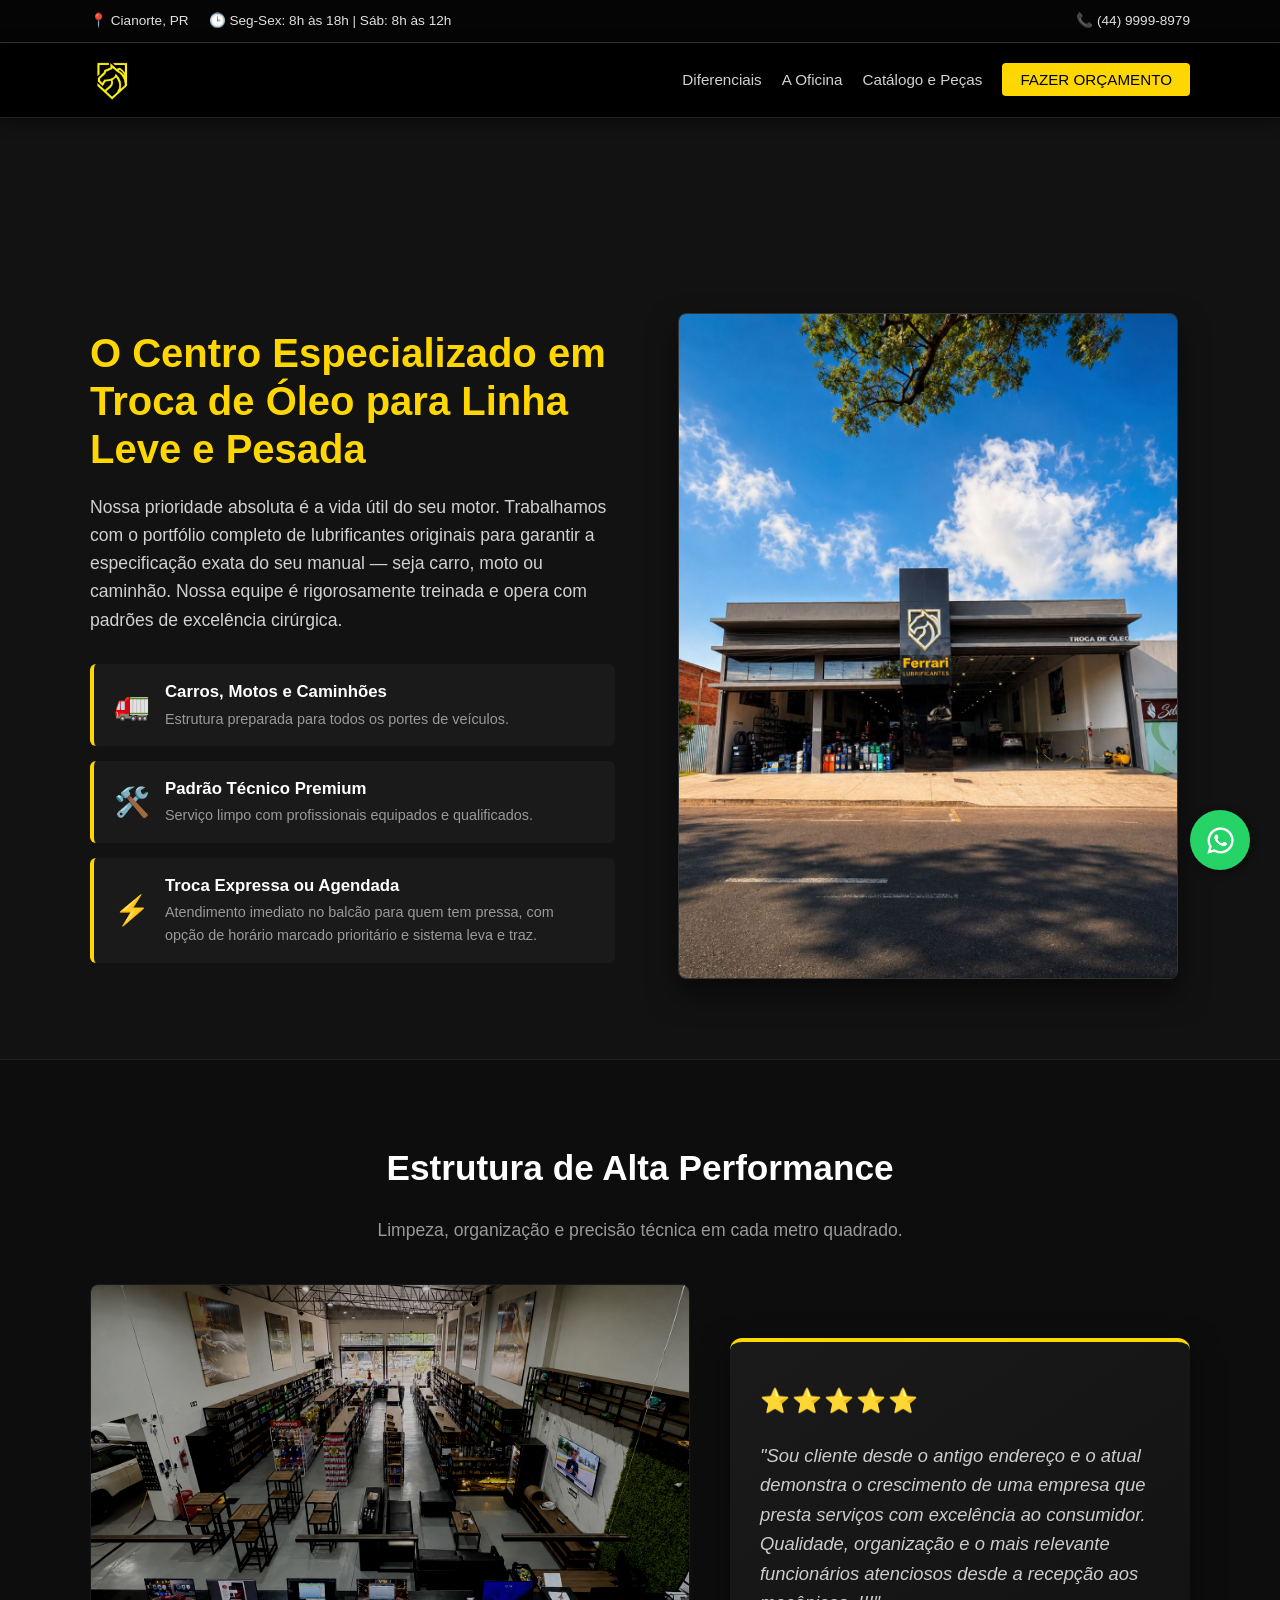
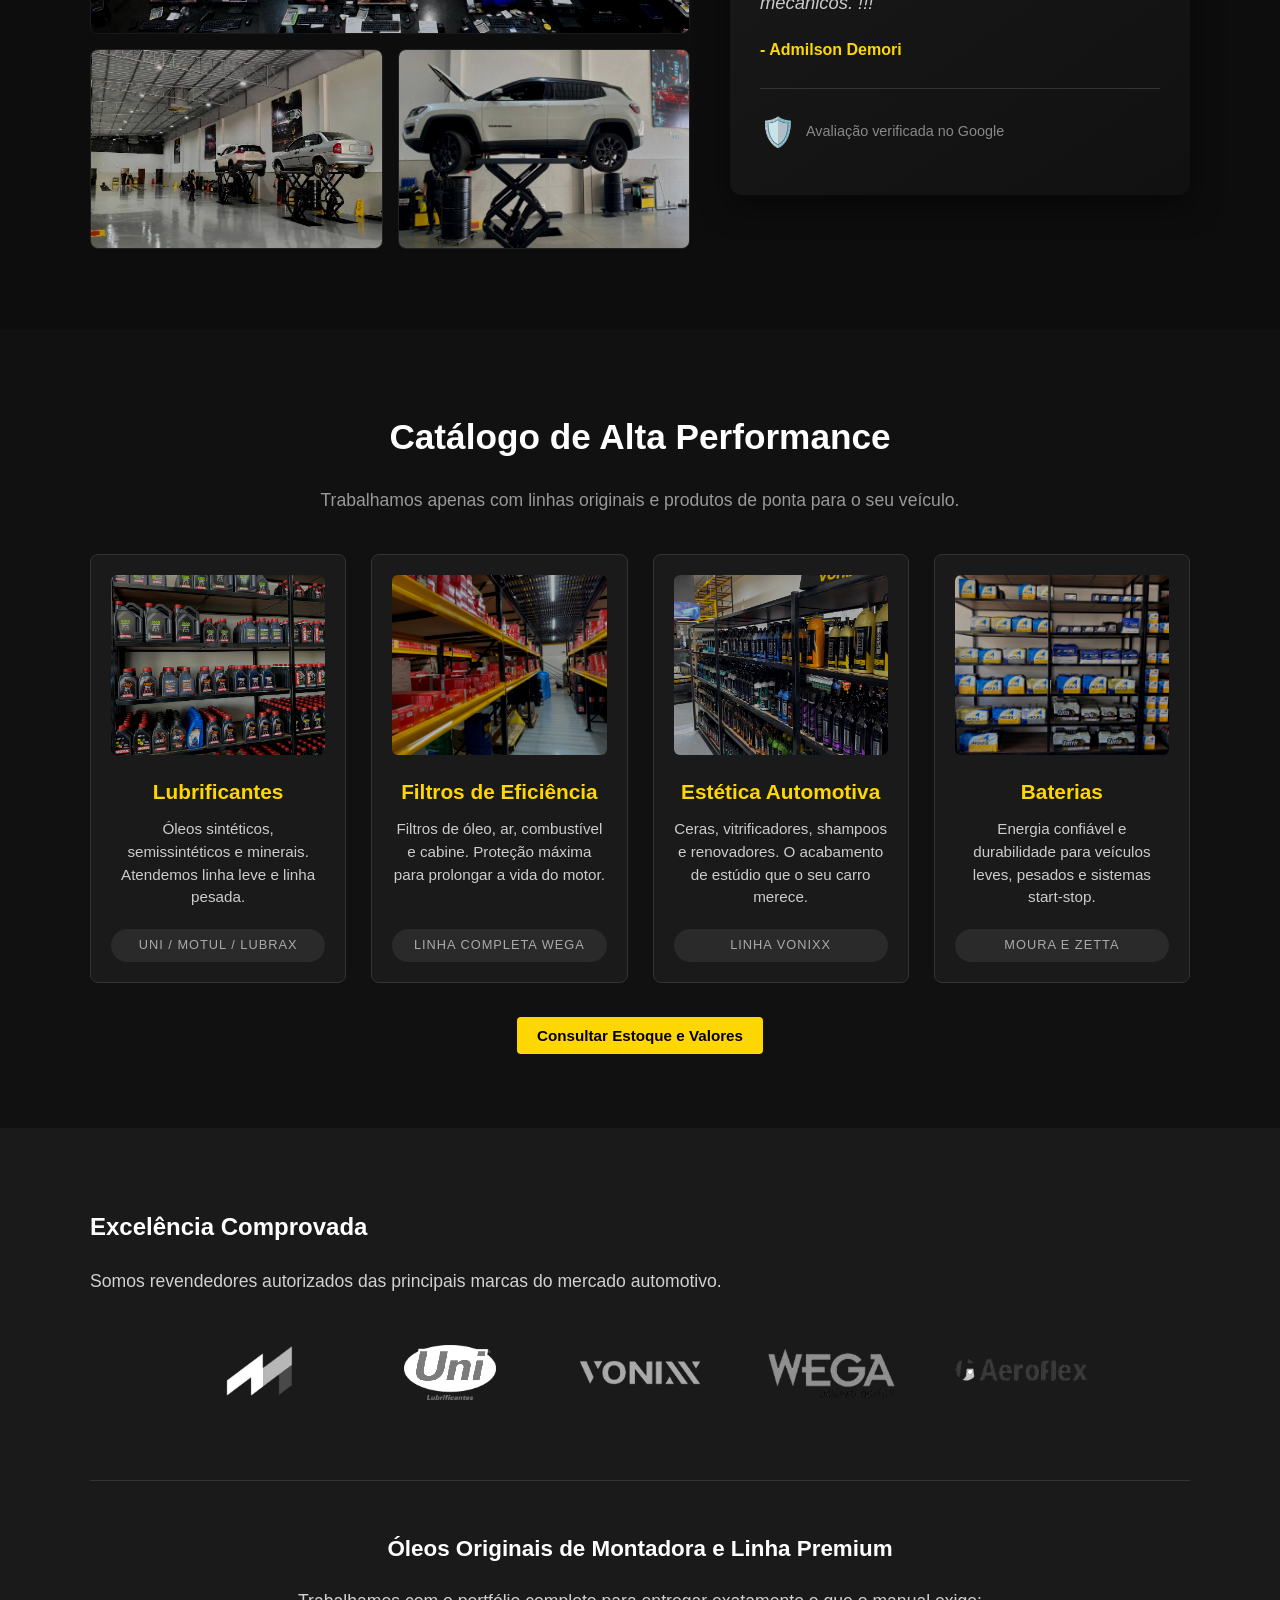
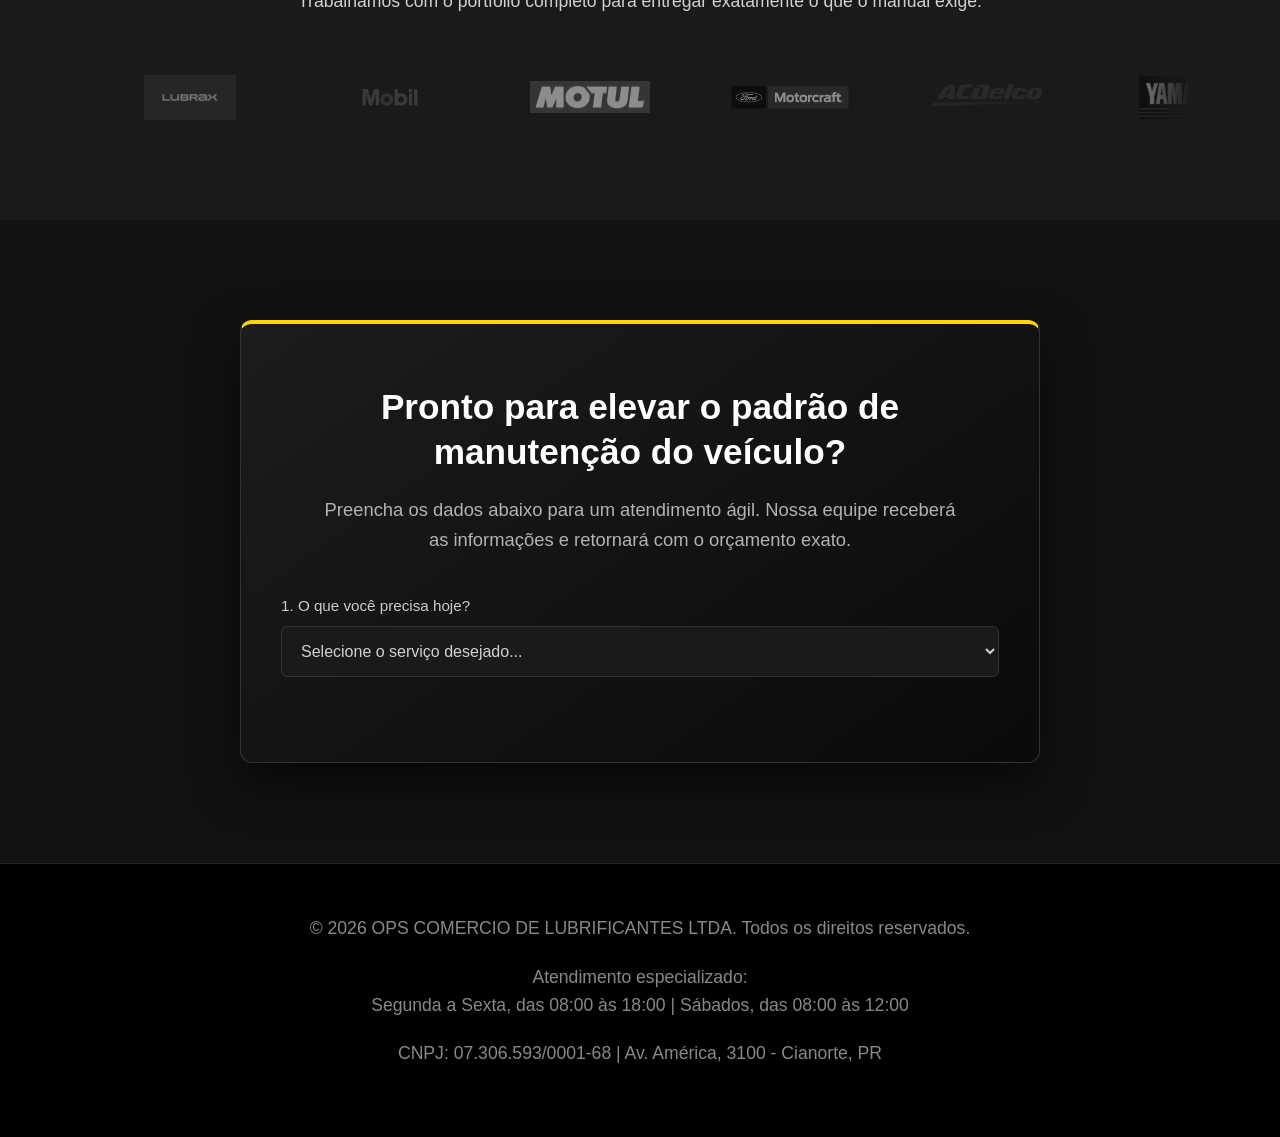
==== index.html @ ca43e792 "Add files via upload" ====
<!DOCTYPE html>
<html lang="pt-BR">
<head>
    <meta charset="UTF-8">
    <!-- Essa linha é crucial para o site não quebrar no celular -->
    <meta name="viewport" content="width=device-width, initial-scale=1.0">
    <title>Ferrari Lubrificantes | Autoridade em Peças e Produtos Automotivos</title>
    
    <!-- Link para o CSS que faremos na próxima etapa -->
    <link rel="stylesheet" href="css/style.css">
</head>
<body>
    <!-- TOP BAR: Informações vitais para negócio local -->
    <div class="topbar">
        <div class="container container-topbar">
            <div class="topbar-info">
                <span>📍 Cianorte, PR</span>
                <span>🕒 Seg-Sex: 8h às 18h | Sáb: 8h às 12h</span>
            </div>
            <div class="topbar-contato">
                <span>📞 (44) 9999-8979</span>
            </div>
        </div>
    </div>

    <!-- CABEÇALHO PRINCIPAL -->
    <header id="cabecalho">
        <div class="container-header">
            <img src="assets/icons/logo-empresa.jpg" alt="Logo da Empresa" class="logo">
            
            <nav class="menu-navegacao">
                <ul style="display: flex; gap: 20px; align-items: center; list-style: none;">
                    <li><a href="#sobre">Diferenciais</a></li>
                    <li><a href="#prova-social">A Oficina</a></li>
                    <li><a href="#vitrine-produtos">Catálogo e Peças</a></li>
                    <li><a href="#orcamento" class="btn-header-destaque">Fazer Orçamento</a></li>
                </ul>
            </nav>
        </div>
    </header>

    <main>
        <!-- SEÇÃO 1: HERO (APRESENTAÇÃO PREMIUM) -->
        <section id="sobre" class="secao-site hero-section">
            <div class="container hero-container">
                
                <div class="hero-texto">
                    <h1>O Centro Especializado em Troca de Óleo para Linha Leve e Pesada</h1>
                    <p>Nossa prioridade absoluta é a vida útil do seu motor. Trabalhamos com o portfólio completo de lubrificantes originais para garantir a especificação exata do seu manual — seja carro, moto ou caminhão. Nossa equipe é rigorosamente treinada e opera com padrões de excelência cirúrgica.</p>
                    
                    <!-- CARDS DE BENEFÍCIOS ATUALIZADOS -->
                    <div class="diferenciais-grid">
                        <div class="diferencial-card">
                            <span class="icone-amarelo">🚛</span>
                            <div>
                                <h4>Carros, Motos e Caminhões</h4>
                                <p>Estrutura preparada para todos os portes de veículos.</p>
                            </div>
                        </div>
                        <div class="diferencial-card">
                            <span class="icone-amarelo">🛠️</span>
                            <div>
                                <h4>Padrão Técnico Premium</h4>
                                <p>Serviço limpo com profissionais equipados e qualificados.</p>
                            </div>
                        </div>
                        <div class="diferencial-card">
                            <span class="icone-amarelo">⚡</span>
                            <div>
                                <h4>Troca Expressa ou Agendada</h4>
                                <p>Atendimento imediato no balcão para quem tem pressa, com opção de horário marcado prioritário e sistema leva e traz.</p>
                            </div>
                        </div>
                    </div>
                </div>

                <div class="hero-imagem">
                    <img src="assets/img/fachada-frente.jpg" alt="Fachada da Ferrari Lubrificantes" class="img-destaque">
                </div>

            </div>
        </section>
        <!-- SEÇÃO PROVA SOCIAL E ESTRUTURA -->
        <section id="prova-social" class="secao-site">
            <div class="container">
                <div class="cabecalho-secao text-center" style="margin-bottom: 40px;">
                    <h2 style="font-size: 2.2rem; color: var(--cor-titulos);">Estrutura de Alta Performance</h2>
                    <p style="color: #999; font-size: 1.1rem;">Limpeza, organização e precisão técnica em cada metro quadrado.</p>
                </div>

                <div class="grid-prova-social">
                    <!-- Coluna das Fotos -->
                    <div class="galeria-estrutura">
                        <img src="assets/img/loja-interno.png" alt="Visão geral do nosso estoque" class="foto-loja">
                        <div class="fotos-menores">
                            <img src="assets/img/loja-box-oleo.jpg" alt="Box de troca de óleo">
                            <img src="assets/img/servico-elevador.jpg" alt="Veículo em atendimento especializado no elevador">
                        </div>
                    </div>
                    <!-- Coluna do Depoimento (Prova Social Real) -->
                    <div class="card-depoimento">
                        <div class="estrelas">⭐⭐⭐⭐⭐</div>
                        <p class="texto-depoimento">"Sou cliente desde o antigo endereço e o atual demonstra o crescimento de uma empresa que presta serviços com excelência ao consumidor. Qualidade, organização e o mais relevante funcionários atenciosos desde a recepção aos mecânicos. !!!"</p>
                        <span class="autor-depoimento">- Admilson Demori</span>
                        <div class="selo-garantia">
                            <span class="icone-amarelo">🛡️</span>
                            <span>Avaliação verificada no Google</span>
                        </div>
                    </div>
                </div>
            </div>
        </section>
        <!-- SEÇÃO VITRINE DE PRODUTOS -->
        <section id="vitrine-produtos" class="secao-site" style="background-color: #111;">
            <div class="container">
                <div class="cabecalho-secao text-center" style="margin-bottom: 40px;">
                    <h2 style="font-size: 2.2rem; color: var(--cor-titulos);">Catálogo de Alta Performance</h2>
                    <p style="color: #999; font-size: 1.1rem;">Trabalhamos apenas com linhas originais e produtos de ponta para o seu veículo.</p>
                </div>

                <div class="grid-vitrine">
                    <!-- Produto 1: Óleos -->
                    <div class="card-produto">
                        <img src="assets/img/vitrine-motul.jpg" alt="Estante de Óleos Motul" class="imagem-produto">
                        <h3>Lubrificantes</h3>
                        <p>Óleos sintéticos, semissintéticos e minerais. Atendemos linha leve e linha pesada.</p>
                        <span class="marcas-destaque">UNI / Motul / Lubrax</span>
                    </div>

                    <!-- Produto 2: Filtros -->
                    <div class="card-produto">
                        <img src="assets/img/vitrine-wega.jpg" alt="Estoque de Filtros Wega" class="imagem-produto">
                        <h3>Filtros de Eficiência</h3>
                        <p>Filtros de óleo, ar, combustível e cabine. Proteção máxima para prolongar a vida do motor.</p>
                        <span class="marcas-destaque">Linha Completa Wega</span>
                    </div>

                    <!-- Produto 3: Estética -->
                    <div class="card-produto">
                        <img src="assets/img/vitrine-vonixx.jpg" alt="Produtos de Estética Vonixx" class="imagem-produto">
                        <h3>Estética Automotiva</h3>
                        <p>Ceras, vitrificadores, shampoos e renovadores. O acabamento de estúdio que o seu carro merece.</p>
                        <span class="marcas-destaque">Linha Vonixx</span>
                    </div>

                    <!-- Produto 4: Baterias (Novo) -->
                    <div class="card-produto">
                        <img src="assets/img/vitrine-moura.jpg" alt="Baterias Moura e Zetta" class="imagem-produto">
                        <h3>Baterias</h3>
                        <p>Energia confiável e durabilidade para veículos leves, pesados e sistemas start-stop.</p>
                        <span class="marcas-destaque">Moura e Zetta</span>
                    </div>
                </div>

                <div class="text-center" style="margin-top: 40px;">
                    <a href="#orcamento" class="btn-orcamento-topo">Consultar Estoque e Valores</a>
                </div>
            </div>
        </section>
        <!-- SEÇÃO 2: NOSSAS MARCAS -->
        <section id="marcas" class="secao-site fundo-cinza">
            <div class="container">
                <h2>Excelência Comprovada</h2>
                <p>Somos revendedores autorizados das principais marcas do mercado automotivo.</p>
                
                <!-- DESTAQUE: APENAS REVENDA AUTORIZADA -->
                <div class="grid-marcas">
                    <!-- Substitua pelo nome correto dos seus arquivos -->
                    <img src="assets/img/logo-moura.png" alt="Moura" class="marca-item">
                    <img src="assets/img/logo-uni.png" alt="UNI Ingrax" class="marca-item">
                    <img src="assets/img/logo-vonixx.png" alt="Vonixx" class="marca-item">
                    <img src="assets/img/logo-wega.png" alt="Wega" class="marca-item">
                    <img src="assets/img/logo-aeroflex.png" alt="Aeroflex" class="marca-item">
                </div>

                <!-- AUTORIDADE: ÓLEOS ORIGINAIS E CATÁLOGO -->
                <div class="catalogo-marcas">
                    <h3>Óleos Originais de Montadora e Linha Premium</h3>
                    <p>Trabalhamos com o portfólio completo para entregar exatamente o que o manual exige:</p>
                    
                    <div class="slider-marcas">
                        <div class="slider-track">
                            <!-- LISTA 1 -->
                            <img src="assets/img/logo-lubrax.jpg" alt="Lubrax" class="slide-logo">
                            <img src="assets/img/logo-mobil.png" alt="Mobil" class="slide-logo">
                            <img src="assets/img/logo-motul.png" alt="Motul" class="slide-logo">
                            <img src="assets/img/logo-motorcraft.png" alt="Motorcraft" class="slide-logo">
                            <img src="assets/img/logo-acdelco.png" alt="ACDelco" class="slide-logo">
                            <img src="assets/img/logo-yamalube.png" alt="Yamalube" class="slide-logo">
                            <img src="assets/img/logo-shell.png" alt="Shell" class="slide-logo">
                            
                            <!-- LISTA 2 (Cópia exata da 1 para o efeito de loop infinito não quebrar) -->
                            <img src="assets/img/logo-lubrax.jpg" alt="Lubrax" class="slide-logo">
                            <img src="assets/img/logo-mobil.png" alt="Mobil" class="slide-logo">
                            <img src="assets/img/logo-motul.png" alt="Motul" class="slide-logo">
                            <img src="assets/img/logo-motorcraft.png" alt="Motorcraft" class="slide-logo">
                            <img src="assets/img/logo-acdelco.png" alt="ACDelco" class="slide-logo">
                            <img src="assets/img/logo-yamalube.png" alt="Yamalube" class="slide-logo">
                            <img src="assets/img/logo-shell.png" alt="Shell" class="slide-logo">
                        </div>
                    </div>
                </div>
            </div>
        </section>
        <!-- SEÇÃO 3: ORÇAMENTO / WHATSAPP -->
        <section id="orcamento" class="secao-site">
            <div class="container">
                <div class="cta-box">
                    <h2>Pronto para elevar o padrão de manutenção do veículo?</h2>
                    <p>Preencha os dados abaixo para um atendimento ágil. Nossa equipe receberá as informações e retornará com o orçamento exato.</p>
                    
                    <form id="form-orcamento" class="formulario-whatsapp">
                        <!-- Etapa 1: Serviço -->
                        <div class="campo-wrapper" style="margin-bottom: 25px;">
                            <label for="tipo-servico">1. O que você precisa hoje?</label>
                            <select id="tipo-servico" required>
                                <option value="" disabled selected>Selecione o serviço desejado...</option>
                                <option value="Troca Simples">Troca Simples (Óleo + Filtro)</option>
                                <option value="Troca Completa">Troca Completa (+ Filtros de Ar/Cabine)</option>
                                <option value="Troca de Câmbio">Troca de Óleo do Câmbio</option>
                                <option value="Radiador">Troca de Fluido do Radiador</option>
                                <option value="Outros">Estética Automotiva / Pneus / Outros</option>
                            </select>
                        </div>

                        <!-- Etapa 2: Veículo (Invisível no início) -->
                        <div id="bloco-dados-veiculo" class="escondido">
                            
                            <!-- Placa/Chassi -->
                            <div class="form-grupo">
                                <div class="campo-wrapper w-100">
                                    <label for="veiculo-identificacao">Placa ou Chassi (Opcional - Agiliza o atendimento)</label>
                                    <input type="text" id="veiculo-identificacao" placeholder="Ex: ABC-1234">
                                </div>
                            </div>
                            
                            <!-- Modelo e Ano -->
                            <div class="form-grupo">
                                <div class="campo-wrapper">
                                    <label for="veiculo-modelo">Modelo do Veículo</label>
                                    <input type="text" id="veiculo-modelo" placeholder="Ex: Corolla, Hilux">
                                </div>
                                <div class="campo-wrapper">
                                    <label for="veiculo-ano">Ano de Fabricação</label>
                                    <input type="number" id="veiculo-ano" placeholder="Ex: 2020">
                                </div>
                            </div>
                            
                            <!-- Motor e Combustível -->
                            <div class="form-grupo alinhamento-topo">
                                <div class="coluna-dinamica campo-wrapper">
                                    <label for="veiculo-motor">Motorização</label>
                                    <select id="veiculo-motor">
                                        <option value="" disabled selected>Selecione...</option>
                                        <option value="1.0">1.0</option>
                                        <option value="1.3">1.3</option>
                                        <option value="1.4">1.4</option>
                                        <option value="1.5">1.5</option>
                                        <option value="1.6">1.6</option>
                                        <option value="1.8">1.8</option>
                                        <option value="2.0">2.0</option>
                                        <option value="Outro">Acima de 2.0 / Outro</option>
                                        <option value="Não sei informar">Não sei informar</option>
                                    </select>
                                    <!-- A caixa de texto extra precisa de margem para desgrudar do select -->
                                    <input type="text" id="motor-outro" placeholder="Qual? Ex: 2.8" class="escondido" style="margin-top: 10px; width: 100%;">

                                <div class="coluna-dinamica campo-wrapper">
                                    <label for="veiculo-combustivel">Combustível</label>
                                    <select id="veiculo-combustivel">
                                        <option value="" disabled selected>Selecione...</option>
                                        <option value="Flex / Gasolina">Flex / Gasolina</option>
                                        <option value="Diesel">Diesel</option>
                                        <option value="Não sei informar">Não sei informar</option>
                                    </select>
                                </div>
                            </div>
                            
                            <!-- Câmbio -->
                            <div class="form-grupo escondido" id="bloco-cambio">
                                <div class="campo-wrapper w-100">
                                    <label for="tipo-cambio">Tipo de Transmissão</label>
                                    <select id="tipo-cambio">
                                        <option value="" disabled selected>Selecione...</option>
                                        <option value="Automática">Automática</option>
                                        <option value="Manual">Manual</option>
                                        <option value="Automatizada (DSG/Dualogic)">Automatizada (DSG/Dualogic)</option>
                                    </select>
                                </div>
                            </div>
                        </div>

                        <!-- Etapa 3: Mensagem para Radiador/Outros -->
                        <div id="bloco-mensagem-direta" class="escondido">
                            <p class="alerta-servico-simples">Para este serviço, não precisamos dos dados do carro agora. Clique abaixo para falar direto com nosso especialista.</p>
                        </div>

                        <button type="submit" class="btn-whatsapp-grande btn-form" id="btn-enviar-form" disabled>
                            Selecione um serviço acima
                        </button>
                    </form>
                    
                    <span class="cta-microcopy">Nenhum dado é salvo no site. O envio é feito direto pelo seu aplicativo.</span>
                </div>
            </div>
        </section>
    </main>
    <!-- RODAPÉ -->
    <footer>
        <div class="container text-center">
            <p>&copy; 2026 OPS COMERCIO DE LUBRIFICANTES LTDA. Todos os direitos reservados.</p>
            <p>Atendimento especializado:<br>Segunda a Sexta, das 08:00 às 18:00 | Sábados, das 08:00 às 12:00</p>
            <p>CNPJ: 07.306.593/0001-68 | Av. América, 3100 - Cianorte, PR</p>
        </div>
    </footer>

    <script src="js/main.js"></script>
    <!-- BOTÃO WHATSAPP FLUTUANTE (Rota de Fuga) -->
    <a href="https://wa.me/5544999998979?text=Olá!%20Estou%20no%20site%20e%20gostaria%20de%20falar%20com%20um%20atendente." class="whatsapp-flutuante" target="_blank" rel="noopener noreferrer">
        <img src="assets/icons/icone-whatsapp.png" alt="Atendimento Rápido">
    </a>
</body>
</html>
---- css/style.css ----
/* =========================================
   1. RESET E VARIÁVEIS (Dark Mode Refinado)
   ========================================= */
:root {
    --cor-fundo: #121212; /* Fundo principal (Cinza quase preto) */
    --cor-secundaria: #1A1A1A; /* Fundo para criar quebra de seção (Cinza escuro) */
    --cor-texto: #D1D1D1; /* Cinza claro para leitura confortável */
    --cor-titulos: #FFFFFF; /* Branco puro para contraste nos títulos */
    --cor-destaque: #FFD700; /* Amarelo da logo */
    --cor-destaque-hover: #E6C200;
    --cor-header-footer: #000000; /* Preto puro */
    --altura-cabecalho: 75px;
}

* {
    margin: 0;
    padding: 0;
    box-sizing: border-box;
}

html {
    scroll-behavior: smooth;
    scroll-padding-top: var(--altura-cabecalho);
}

body {
    font-family: -apple-system, BlinkMacSystemFont, "Segoe UI", Roboto, Helvetica, Arial, sans-serif;
    background-color: var(--cor-fundo);
    color: var(--cor-texto);
    line-height: 1.6;
}

/* =========================================
   2. CONTAINERS E ESTRUTURA GERAL
   ========================================= */
.container {
    width: 90%;
    max-width: 1100px;
    margin: 0 auto;
}

.secao-site {
    padding: 80px 0;
}

.fundo-cinza {
    background-color: var(--cor-secundaria); /* Agora é escuro de verdade */
}

/* Títulos agora são brancos, exceto o H1 que puxa o amarelo para impacto */
h1 {
    color: var(--cor-destaque);
    font-size: 2.5rem;
    margin-bottom: 20px;
    line-height: 1.2;
}

h2, h3 {
    color: var(--cor-titulos);
    margin-bottom: 20px;
}

p {
    margin-bottom: 20px;
    font-size: 1.1rem;
}

/* =========================================
   2.5. HERO SECTION E DIFERENCIAIS
   ========================================= */
.hero-section {
    padding-top: 120px; /* Mais espaço no topo por causa do cabeçalho */
    padding-bottom: 80px;
}

.hero-container {
    display: flex;
    align-items: center;
    justify-content: space-between;
    gap: 50px;
}

.hero-texto {
    flex: 1; /* Ocupa metade da tela */
}

.hero-imagem {
    flex: 1; /* Ocupa a outra metade */
    display: flex;
    justify-content: center;
}

.img-destaque {
    width: 100%;
    max-width: 500px;
    border-radius: 8px;
    box-shadow: 0 15px 30px rgba(0, 0, 0, 0.5); /* Sombra para dar profundidade */
    border: 1px solid #333; /* Borda sutil de luxo */
}

/* Os Cards Premium */
.diferenciais-grid {
    display: flex;
    flex-direction: column;
    gap: 15px;
    margin-top: 30px;
}

.diferencial-card {
    display: flex;
    align-items: center;
    gap: 15px;
    background-color: var(--cor-secundaria);
    padding: 15px 20px;
    border-radius: 6px;
    border-left: 4px solid var(--cor-destaque); /* Linha amarela indicando força */
    transition: transform 0.3s;
}

.diferencial-card:hover {
    transform: translateX(10px); /* Leve movimento ao passar o mouse */
}

.icone-amarelo {
    font-size: 1.8rem;
}

.diferencial-card h4 {
    color: var(--cor-titulos);
    margin-bottom: 2px;
    font-size: 1.05rem;
}

.diferencial-card p {
    margin-bottom: 0;
    font-size: 0.9rem;
    color: #999;
}

/* Responsividade: Como se comporta no celular */
@media (max-width: 900px) {
    .hero-container {
        flex-direction: column; /* Empilha texto e imagem no celular */
        text-align: left;
    }
    
    .hero-imagem {
        order: -1; /* Coloca a imagem acima do texto no celular, se preferir. Para manter abaixo, apague esta linha. */
        margin-bottom: 30px;
    }
}
/* =========================================
   3. CABEÇALHO E TOP BAR
   ========================================= */
.topbar {
    background-color: #050505; /* Fundo levemente mais escuro para contrastar com o texto */
    color: #E0E0E0; /* Cinza bem claro, quase branco. Resolve o problema de leitura. */
    font-size: 0.85rem;
    padding: 10px 0; /* Um pouco mais de respiro (aumentei de 8px para 10px) */
    border-bottom: 1px solid #333; /* Linha de divisão mais marcada */
}

.container-topbar {
    display: flex;
    justify-content: space-between;
    align-items: center;
}

.topbar-info {
    display: flex;
    gap: 20px;
}

/* O Cabeçalho Principal */
#cabecalho {
    position: sticky; /* Substitui o fixed. Assim ele respeita a top bar e desce com a tela */
    top: 0;
    left: 0;
    width: 100%;
    height: var(--altura-cabecalho);
    background-color: var(--cor-header-footer);
    border-bottom: 1px solid #222;
    z-index: 1000;
    display: flex;
    align-items: center;
    box-shadow: 0 4px 15px rgba(0, 0, 0, 0.4);
}

.container-header {
    width: 90%;
    max-width: 1100px;
    margin: 0 auto;
    display: flex;
    justify-content: space-between;
    align-items: center;
}

.logo {
    height: 45px;
    width: auto;
    object-fit: contain;
}

/* Menu de Navegação no centro */
.menu-navegacao {
    display: flex;
    gap: 30px;
}

.menu-navegacao a {
    color: var(--cor-texto);
    text-decoration: none;
    font-size: 0.95rem;
    font-weight: 500;
    transition: color 0.3s;
}

.menu-navegacao a:hover {
    color: var(--cor-destaque);
}

/* Esconde o menu e a topbar no celular para não esmagar os elementos */
@media (max-width: 850px) {
    .menu-navegacao, .topbar {
        display: none;
    }
}
/* Trava a altura das colunas para não esticarem se um campo novo aparecer */
.alinhamento-topo {
    align-items: flex-start;
}

/* Garante que o select principal do Serviço ocupe 100% da tela */
.form-grupo > select#tipo-servico {
    width: 100%;
}
/* =========================================
   4. BOTÕES (Amarelos com texto Preto)
   ========================================= */
.btn-orcamento-topo {
    background-color: var(--cor-destaque);
    color: #000000;
    text-decoration: none;
    padding: 10px 20px;
    border-radius: 4px;
    font-weight: 700;
    font-size: 0.95rem;
    transition: background-color 0.3s;
}

.btn-orcamento-topo:hover {
    background-color: var(--cor-destaque-hover);
}

.btn-whatsapp-grande {
    display: inline-flex;
    align-items: center;
    gap: 12px;
    background-color: var(--cor-destaque);
    color: #000000;
    border: none;
    padding: 16px 32px;
    font-size: 1.2rem;
    font-weight: 800;
    border-radius: 8px;
    cursor: pointer;
    transition: all 0.3s;
    margin-top: 20px;
}

.btn-whatsapp-grande:hover {
    background-color: var(--cor-destaque-hover);
    transform: translateY(-2px);
}

.btn-whatsapp-grande img {
    width: 24px;
    height: 24px;
    filter: brightness(0); /* Transforma o ícone do whats em preto para combinar */
}

/* =========================================
   5. GRID DE MARCAS (Cinza no PC, Colorido no Celular)
   ========================================= */
.grid-marcas {
    display: flex;
    flex-wrap: wrap;
    justify-content: center;
    align-items: center;
    gap: 50px; 
    margin-top: 50px;
}

/* Comportamento padrão para celulares (Telas menores): Cores originais atidadas */
.marca-item {
    width: 100%;
    max-width: 140px; 
    height: auto;
    max-height: 55px; 
    object-fit: contain;
    transition: transform 0.3s;
}

/* Comportamento exclusivo para computadores (Telas maiores que 768px): Aplica o cinza e acende no hover */
@media (min-width: 769px) {
    .marca-item {
        filter: grayscale(100%) brightness(200%);
    }
    .marca-item:hover {
        filter: grayscale(0%) brightness(100%);
        transform: scale(1.08);
    }
}
/* =========================================
   6. CATÁLOGO DE MARCAS (Carrossel Infinito Premium)
   ========================================= */
.catalogo-marcas {
    margin-top: 80px;
    text-align: center;
    padding-top: 50px;
    border-top: 1px solid #333;
}

.catalogo-marcas h3 {
    color: var(--cor-titulos);
    font-size: 1.4rem;
}

/* Container do Slider com efeito de sombra nas bordas */
.slider-marcas {
    width: 100%;
    overflow: hidden; /* Esconde o que sai da tela */
    position: relative;
    margin-top: 40px;
    padding: 20px 0;
}

/* Gradientes laterais para as logos "sumirem" nas pontas */
.slider-marcas::before,
.slider-marcas::after {
    content: "";
    position: absolute;
    top: 0;
    width: 60px;
    height: 100%;
    z-index: 2;
}

.slider-marcas::before {
    left: 0;
    background: linear-gradient(to right, var(--cor-secundaria) 0%, transparent 100%);
}

.slider-marcas::after {
    right: 0;
    background: linear-gradient(to left, var(--cor-secundaria) 0%, transparent 100%);
}

/* A pista que vai rodar. Largura alta para caber tudo. */
.slider-track {
    display: flex;
    align-items: center;
    width: max-content;
    animation: scrollSlider 25s linear infinite; /* 25 segundos para dar a volta */
}

/* Interrompe a animação se o cliente passar o mouse para olhar uma marca específica */
.slider-marcas:hover .slider-track {
    animation-play-state: paused;
}

.slide-logo {
    width: 120px;
    height: 45px;
    object-fit: contain;
    margin: 0 40px;
    transition: filter 0.3s, opacity 0.3s, transform 0.3s;
}

/* No computador, o carrossel fica discreto em cinza e acende no hover */
@media (min-width: 769px) {
    .slide-logo {
        filter: grayscale(100%) opacity(0.5);
    }
    .slide-logo:hover {
        filter: grayscale(0%) opacity(1);
        transform: scale(1.1);
    }
}

/* A Mágica do Loop */
@keyframes scrollSlider {
    0% {
        transform: translateX(0);
    }
    100% {
        /* Move 50% para a esquerda (como dobramos a lista no HTML, o meio é o fim da primeira lista) */
        transform: translateX(-50%);
    }
}
/* =========================================
   7. RODAPÉ
   ========================================= */
main {
    margin-top: var(--altura-cabecalho);
}

footer {
    background-color: var(--cor-header-footer);
    color: #888;
    padding: 50px 0;
    border-top: 1px solid #222;
}

.text-center {
    text-align: center;
}
/* =========================================
   8. SEÇÃO CALL TO ACTION (Orçamento)
   ========================================= */
#orcamento {
    padding: 100px 0; /* Mais espaço de respiro para destacar a caixa */
}

.cta-box {
    background: linear-gradient(145deg, #1c1c1c 0%, #0a0a0a 100%);
    border: 1px solid #333;
    border-top: 4px solid var(--cor-destaque); /* A linha amarela de fechamento */
    border-radius: 12px;
    padding: 60px 40px;
    text-align: center;
    box-shadow: 0 20px 50px rgba(0, 0, 0, 0.6); /* Sombra pesada para fazer o card flutuar */
    max-width: 800px;
    margin: 0 auto; /* Centraliza a caixa perfeitamente na tela */
}

.cta-box h2 {
    font-size: 2.2rem;
    color: var(--cor-titulos);
    margin-bottom: 20px;
    line-height: 1.3;
}

.cta-box p {
    color: #b3b3b3;
    font-size: 1.15rem;
    margin-bottom: 40px;
    max-width: 650px;
    margin-left: auto;
    margin-right: auto;
}

/* O texto de segurança abaixo do botão */
.cta-microcopy {
    display: block;
    margin-top: 15px;
    font-size: 0.9rem;
    color: #777;
    font-style: italic;
}

/* Ajuste para não esmagar no celular */
@media (max-width: 768px) {
    .cta-box {
        padding: 40px 20px;
    }
    .cta-box h2 {
        font-size: 1.8rem;
    }
}
/* =========================================
   9. FORMULÁRIO DE ORÇAMENTO (Layout Melhorado)
   ========================================= */
.formulario-whatsapp {
    margin-top: 30px;
    display: flex;
    flex-direction: column;
}

.form-grupo {
    display: flex;
    gap: 25px; /* Aumentei de 15px para 25px para dar respiro entre as colunas */
    margin-bottom: 25px; /* Mais espaço entre uma linha e outra */
}

/* O pacote que segura o Rótulo e a Caixa juntos */
.campo-wrapper {
    flex: 1;
    display: flex;
    flex-direction: column;
    gap: 8px; /* Espaço entre o Rótulo e a Caixa de digitação */
    text-align: left;
}

.campo-wrapper.w-100 {
    width: 100%;
    flex: none; /* Impede de se comportar como coluna dividida */
}

.campo-wrapper label {
    font-size: 0.95rem;
    color: #cccccc;
    font-weight: 500;
}

.campo-wrapper input,
.campo-wrapper select {
    padding: 15px;
    background-color: #1a1a1a;
    border: 1px solid #333;
    border-radius: 6px;
    color: var(--cor-texto);
    font-size: 1rem;
    outline: none;
    transition: border-color 0.3s, box-shadow 0.3s;
    width: 100%;
}

.campo-wrapper input:focus,
.campo-wrapper select:focus {
    border-color: var(--cor-destaque);
    box-shadow: 0 0 5px rgba(255, 215, 0, 0.3);
}

.btn-form {
    width: 100%;
    justify-content: center;
    margin-top: 10px;
}

/* Trava a altura das colunas */
.alinhamento-topo {
    align-items: flex-start;
}

.coluna-dinamica {
    flex: 1;
    display: flex;
    flex-direction: column;
}

.campo-oculto {
    display: none; 
}

/* Classes de controle */
.escondido {
    display: none !important;
}

.alerta-servico-simples {
    color: var(--cor-texto);
    font-size: 1.05rem;
    padding: 15px;
    border-left: 3px solid var(--cor-destaque);
    background-color: #1a1a1a;
    border-radius: 4px;
    margin-bottom: 20px;
}

#btn-enviar-form:disabled {
    background-color: #444;
    color: #888;
    cursor: not-allowed;
    transform: none;
}

@media (max-width: 650px) {
    .form-grupo {
        flex-direction: column; /* Empilha no celular */
        gap: 20px;
    }
}

/* =========================================
   10. OTIMIZAÇÃO PARA TOUCH (CELULARES E TABLETS)
   ========================================= */

/* A regra (hover: none) detecta telas de toque (sem mouse) */
@media (hover: none) {
    /* Desativa o salto lateral dos cards de benefícios */
    .diferencial-card:hover {
        transform: none !important;
    }

    /* Como não há mouse, as marcas do carrossel ficam um pouco mais visíveis por padrão */
    .slide-logo {
        opacity: 0.75; 
    }
    
    /* Remove o zoom das marcas ao tocar na tela */
    .slide-logo:hover {
        transform: none !important;
        opacity: 0.75 !important;
    }
}

/* O FEEDBACK TÁTIL (Para todos os dispositivos) */
/* Quando o cliente aperta um botão ou card, ele "afunda" levemente, confirmando a ação */
.btn-whatsapp-grande:active,
.btn-orcamento-topo:active,
.diferencial-card:active {
    transform: scale(0.97) !important;
    transition: transform 0.1s; /* Transição super rápida para dar a sensação de clique físico */
}
/* Restaura a cor e opacidade das marcas apenas em telas menores */
@media (max-width: 768px) {
    .slide-logo {
        filter: grayscale(0%) opacity(1) !important;
    }
}
/* =========================================
   11. BOTÃO WHATSAPP FLUTUANTE (Com Animação Pulse)
   ========================================= */
.whatsapp-flutuante {
    position: fixed;
    width: 60px;
    height: 60px;
    bottom: 30px;
    right: 30px;
    background-color: #25d366; 
    border-radius: 50%;
    box-shadow: 2px 2px 10px rgba(0, 0, 0, 0.4);
    z-index: 9999; /* Garante que fique por cima de absolutamente tudo */
    display: flex;
    align-items: center;
    justify-content: center;
    transition: transform 0.3s;
    /* A mágica para atrair o olho na visão periférica */
    animation: pulso-whatsapp 2s infinite; 
}

/* Deixa o ícone com o tamanho correto dentro da bolinha */
.whatsapp-flutuante img {
    width: 35px;
    height: 35px;
    object-fit: contain;
    /* Se o seu ícone for preto, a linha abaixo o transforma em branco. 
       Se o seu ícone já for branco, você pode apagar a linha do filter. */
    filter: brightness(0) invert(1); 
}

/* O que acontece na tela do computador ao passar o mouse */
.whatsapp-flutuante:hover {
    transform: scale(1.1);
    animation: none; /* Para de pulsar quando o cliente foca nele */
}

/* O Efeito de Pulso (ondas expandindo) */
@keyframes pulso-whatsapp {
    0% {
        box-shadow: 0 0 0 0 rgba(37, 211, 102, 0.7);
    }
    70% {
        box-shadow: 0 0 0 15px rgba(37, 211, 102, 0);
    }
    100% {
        box-shadow: 0 0 0 0 rgba(37, 211, 102, 0);
    }
}
/* =========================================
   12. PROVA SOCIAL E ESTRUTURA (Barracão)
   ========================================= */
#prova-social {
    background-color: #0d0d0d;
    padding: 80px 0;
    border-top: 1px solid #222;
}

.grid-prova-social {
    display: flex;
    gap: 40px;
    align-items: center;
}

/* Galeria de Fotos */
.galeria-estrutura {
    flex: 1.5;
    display: flex;
    flex-direction: column;
    gap: 15px;
}

.foto-loja {
    width: 100%;
    height: 350px;
    object-fit: cover;
    border-radius: 8px;
    border: 1px solid #333;
    /* O truque para encaixar a foto clara no Dark Mode */
    filter: brightness(0.75) contrast(1.15) saturate(0.8);
    transition: filter 0.3s;
}

/* Devolve o brilho original apenas quando o cliente passa o mouse ou clica */
.foto-loja:hover {
    filter: brightness(1) contrast(1) saturate(1);
}

.fotos-menores {
    display: flex;
    gap: 15px;
}

.fotos-menores img {
    width: 50%;
    height: 200px;
    object-fit: cover;
    border-radius: 8px;
    border: 1px solid #333;
    /* Reduz o estouro da luz branca e puxa o contraste dos elevadores pretos */
    filter: brightness(0.8) contrast(1.1); 
    transition: filter 0.3s;
}

.fotos-menores img:hover {
    filter: brightness(0.95) contrast(1.1);
}

/* Card de Depoimento */
.card-depoimento {
    flex: 1;
    background: linear-gradient(145deg, #1a1a1a, #111);
    padding: 40px 30px;
    border-radius: 12px;
    border-top: 4px solid var(--cor-destaque);
    box-shadow: 0 10px 30px rgba(0,0,0,0.5);
}

.estrelas {
    font-size: 1.5rem;
    margin-bottom: 20px;
    letter-spacing: 2px;
}

.texto-depoimento {
    font-size: 1.15rem;
    color: #ccc;
    font-style: italic;
    line-height: 1.6;
    margin-bottom: 20px;
}

.autor-depoimento {
    display: block;
    color: var(--cor-destaque);
    font-weight: 600;
    margin-bottom: 25px;
}

.selo-garantia {
    display: flex;
    align-items: center;
    gap: 10px;
    padding-top: 20px;
    border-top: 1px solid #333;
    color: #888;
    font-size: 0.9rem;
}

@media (max-width: 900px) {
    .grid-prova-social {
        flex-direction: column;
    }
    .foto-loja {
        height: 200px;
    }
    .fotos-menores img {
        height: 120px;
    }
}
/* =========================================
   13. VITRINE DE PRODUTOS (Com Imagens Reais)
   ========================================= */
.grid-vitrine {
    display: grid;
    grid-template-columns: repeat(4, 1fr); /* Cria 4 colunas exatas no computador */
    gap: 25px;
}

.card-produto {
    background-color: #1a1a1a;
    border: 1px solid #333;
    border-radius: 8px;
    padding: 20px; /* Reduzi o padding para caber a foto melhor */
    text-align: center;
    transition: transform 0.3s, border-color 0.3s;
    display: flex;
    flex-direction: column;
}

/* O tratamento da imagem para encaixar no Dark Mode */
.imagem-produto {
    width: 100%;
    height: 180px;
    object-fit: cover;
    border-radius: 6px;
    margin-bottom: 20px;
    filter: brightness(0.7) contrast(1.1); /* Escurece a luz estourada do teto */
    transition: filter 0.3s;
}

.card-produto:hover {
    border-color: var(--cor-destaque);
    transform: translateY(-5px);
}

/* Quando o cliente passa o mouse, a foto "acende" revelando o detalhe */
.card-produto:hover .imagem-produto {
    filter: brightness(1) contrast(1.1);
}

.card-produto h3 {
    color: var(--cor-destaque);
    font-size: 1.3rem;
    margin-bottom: 10px;
}

.card-produto p {
    color: #ccc;
    font-size: 0.95rem;
    line-height: 1.5;
    margin-bottom: 20px;
    flex-grow: 1; /* Empurra a tag da marca sempre para o fundo do card */
}

.marcas-destaque {
    display: inline-block;
    background-color: #2a2a2a;
    color: #aaa;
    font-size: 0.8rem;
    padding: 6px 10px;
    border-radius: 20px;
    text-transform: uppercase;
    letter-spacing: 1px;
}

/* Otimização para Touch (Celulares) */
@media (hover: none) {
    .card-produto:hover {
        transform: none !important;
        border-color: #333 !important;
    }
    .card-produto:active {
        transform: scale(0.97) !important;
        border-color: var(--cor-destaque) !important;
    }
    .imagem-produto {
        filter: brightness(0.9) contrast(1.1); /* Um pouco mais claro no celular por padrão */
    }
}

/* Responsividade: Tablet (2 colunas) e Celular (1 coluna) */
@media (max-width: 1024px) {
    .grid-vitrine {
        grid-template-columns: repeat(2, 1fr);
    }
}

@media (max-width: 600px) {
    .grid-vitrine {
        grid-template-columns: 1fr;
    }
    .imagem-produto {
        height: 160px !important; /* Trava a altura para a foto não esticar verticalmente */
        object-fit: cover !important;
    }
}
.btn-header-destaque {
    background-color: var(--cor-destaque);
    color: #000 !important;
    padding: 8px 18px;
    border-radius: 4px;
    font-weight: 700;
    text-transform: uppercase;
    font-size: 0.9rem;
    transition: transform 0.2s, background-color 0.2s;
}

.btn-header-destaque:hover {
    background-color: #e6c200;
    transform: scale(1.05);
}

/* Oculta o botão extra no celular, pois o ícone flutuante do WhatsApp já cumpre essa função lá */
@media (max-width: 768px) {
    .btn-header-destaque {
        display: none;
    }
}
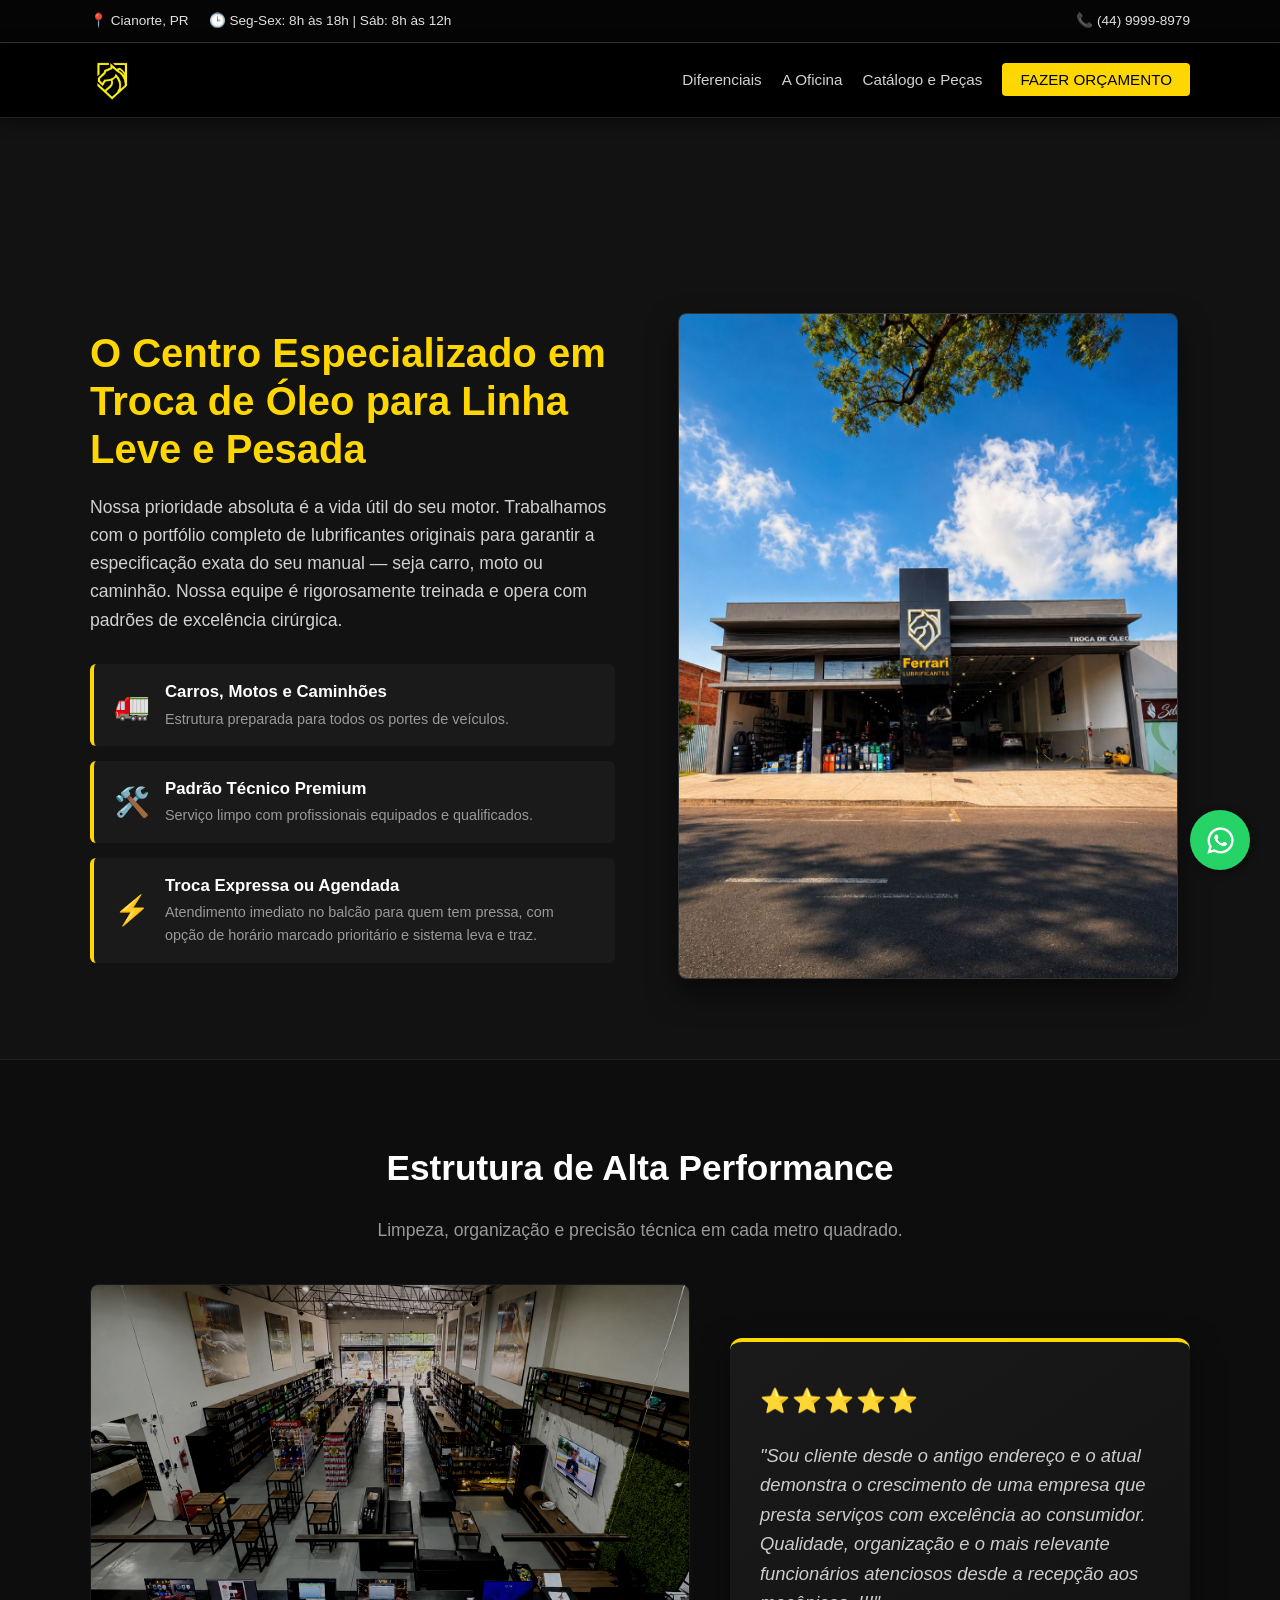
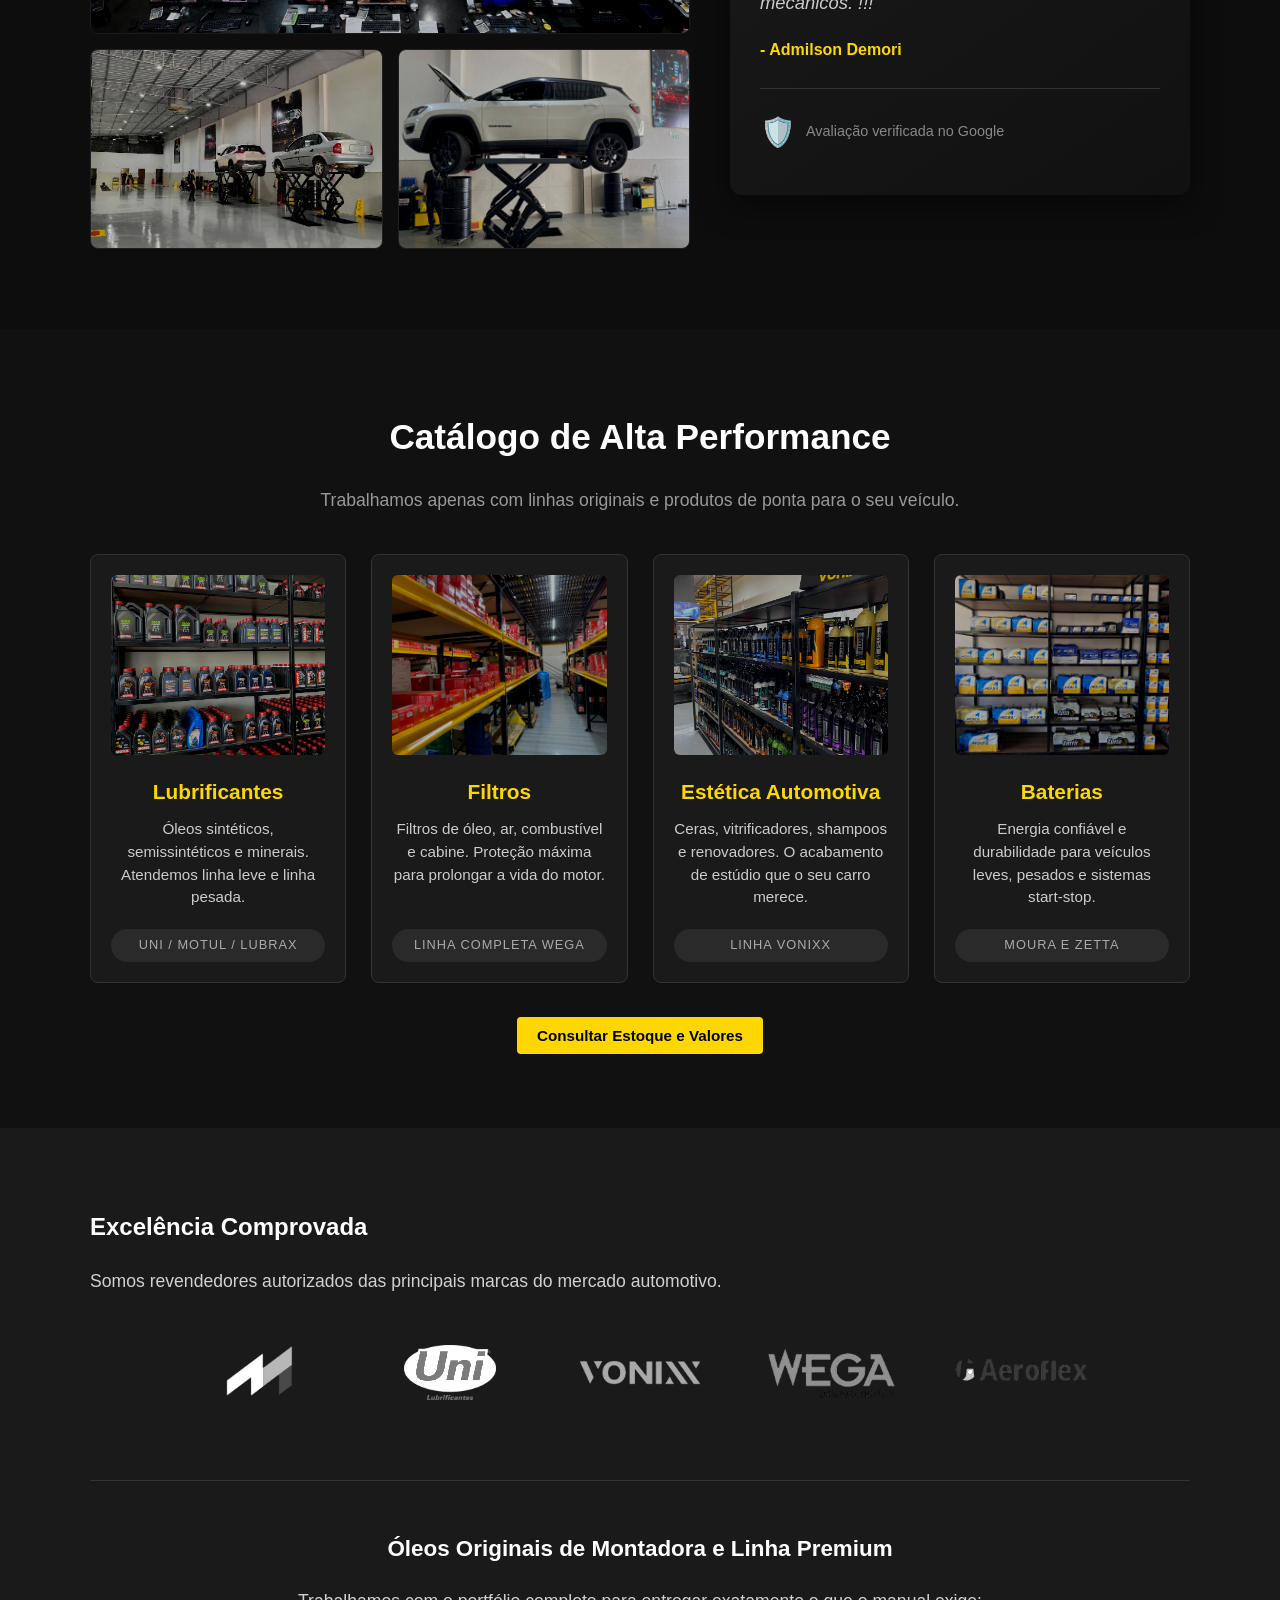
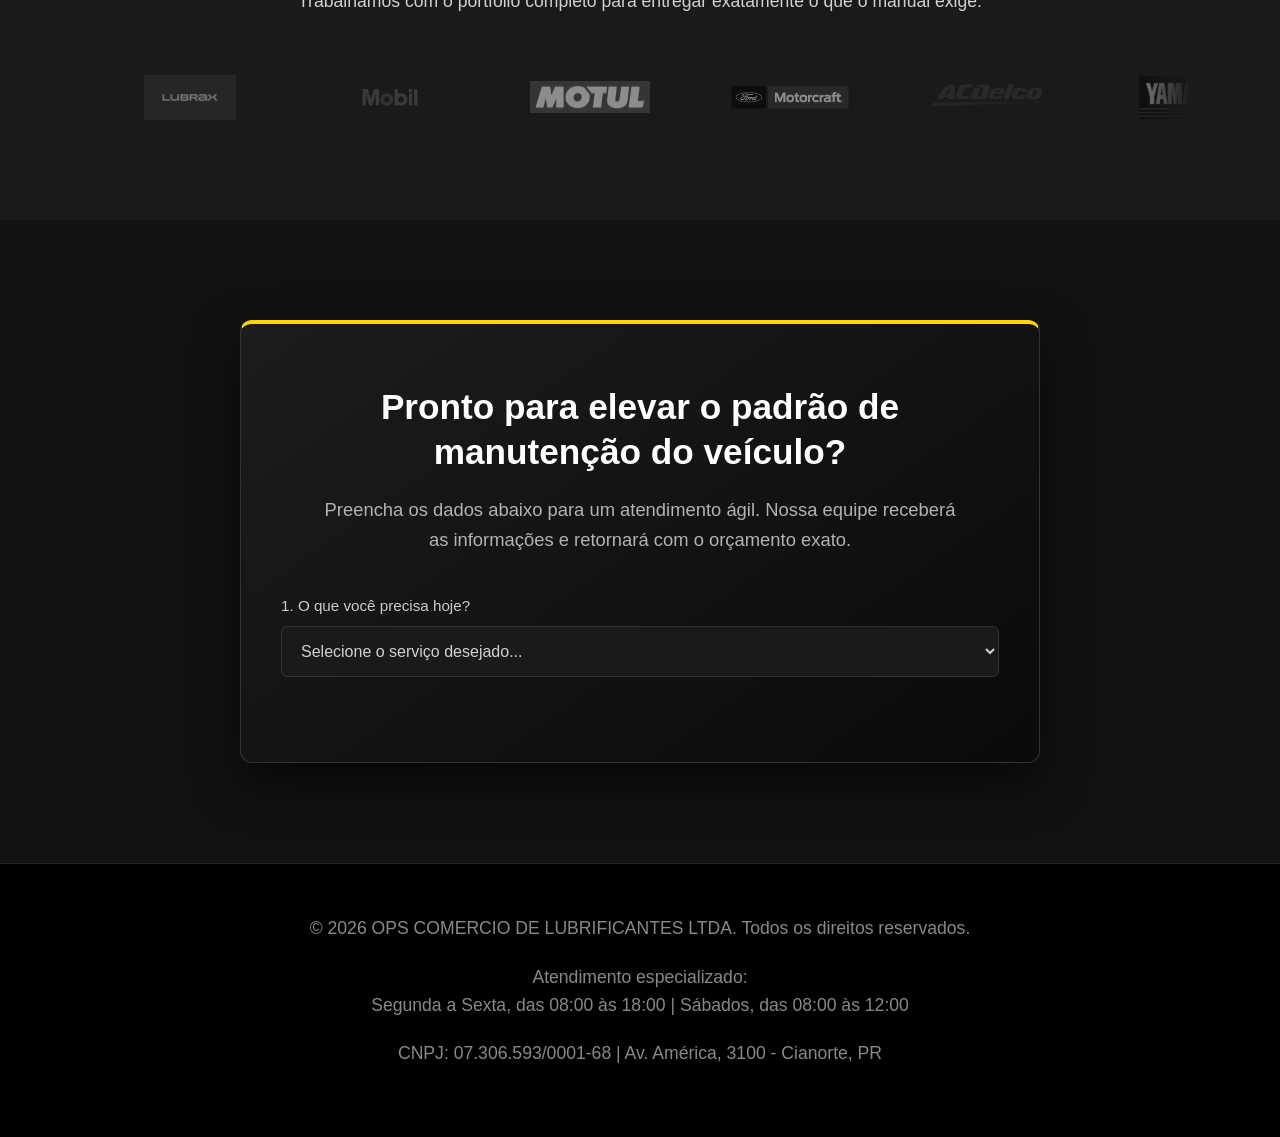
==== commit 4753b786: "Add files via upload" ====
--- a/index.html
+++ b/index.html
@@ -130,7 +130,7 @@
                     <!-- Produto 2: Filtros -->
                     <div class="card-produto">
                         <img src="assets/img/vitrine-wega.jpg" alt="Estoque de Filtros Wega" class="imagem-produto">
-                        <h3>Filtros de Eficiência</h3>
+                        <h3>Filtros</h3>
                         <p>Filtros de óleo, ar, combustível e cabine. Proteção máxima para prolongar a vida do motor.</p>
                         <span class="marcas-destaque">Linha Completa Wega</span>
                     </div>
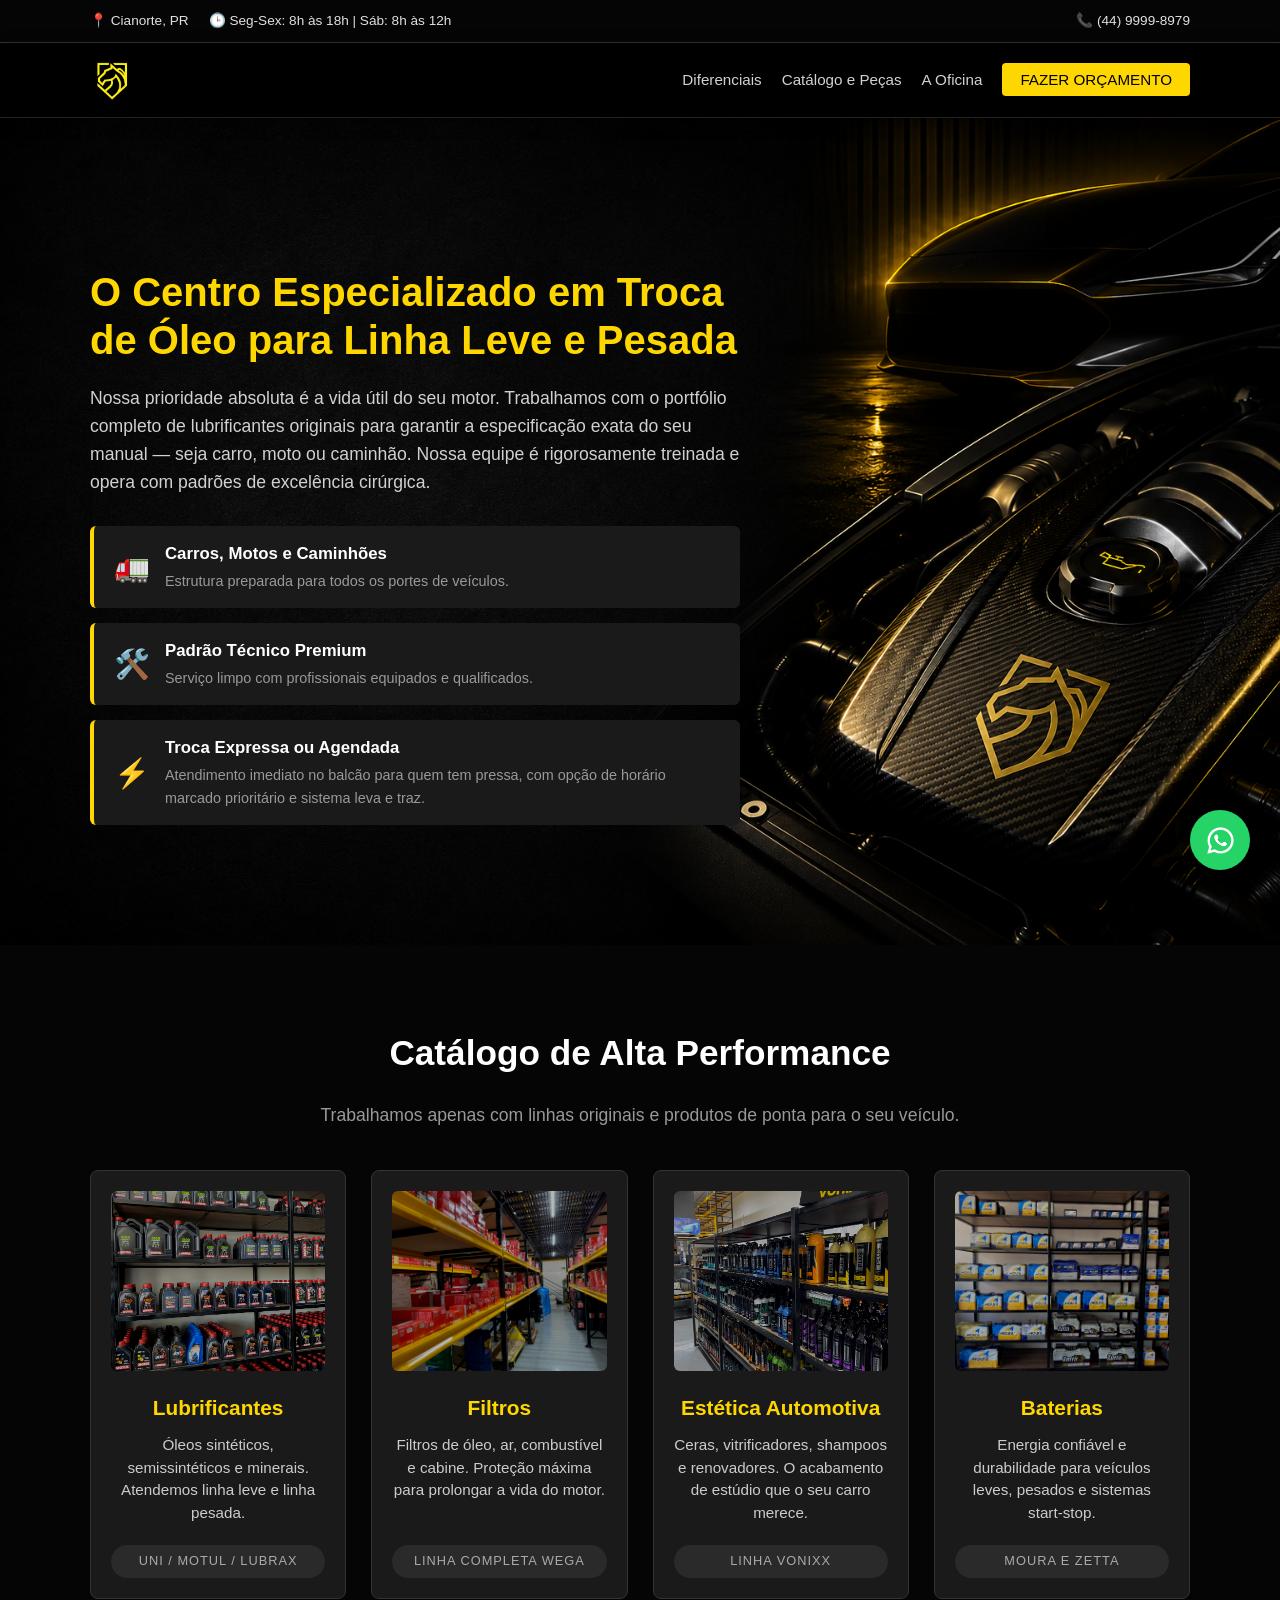
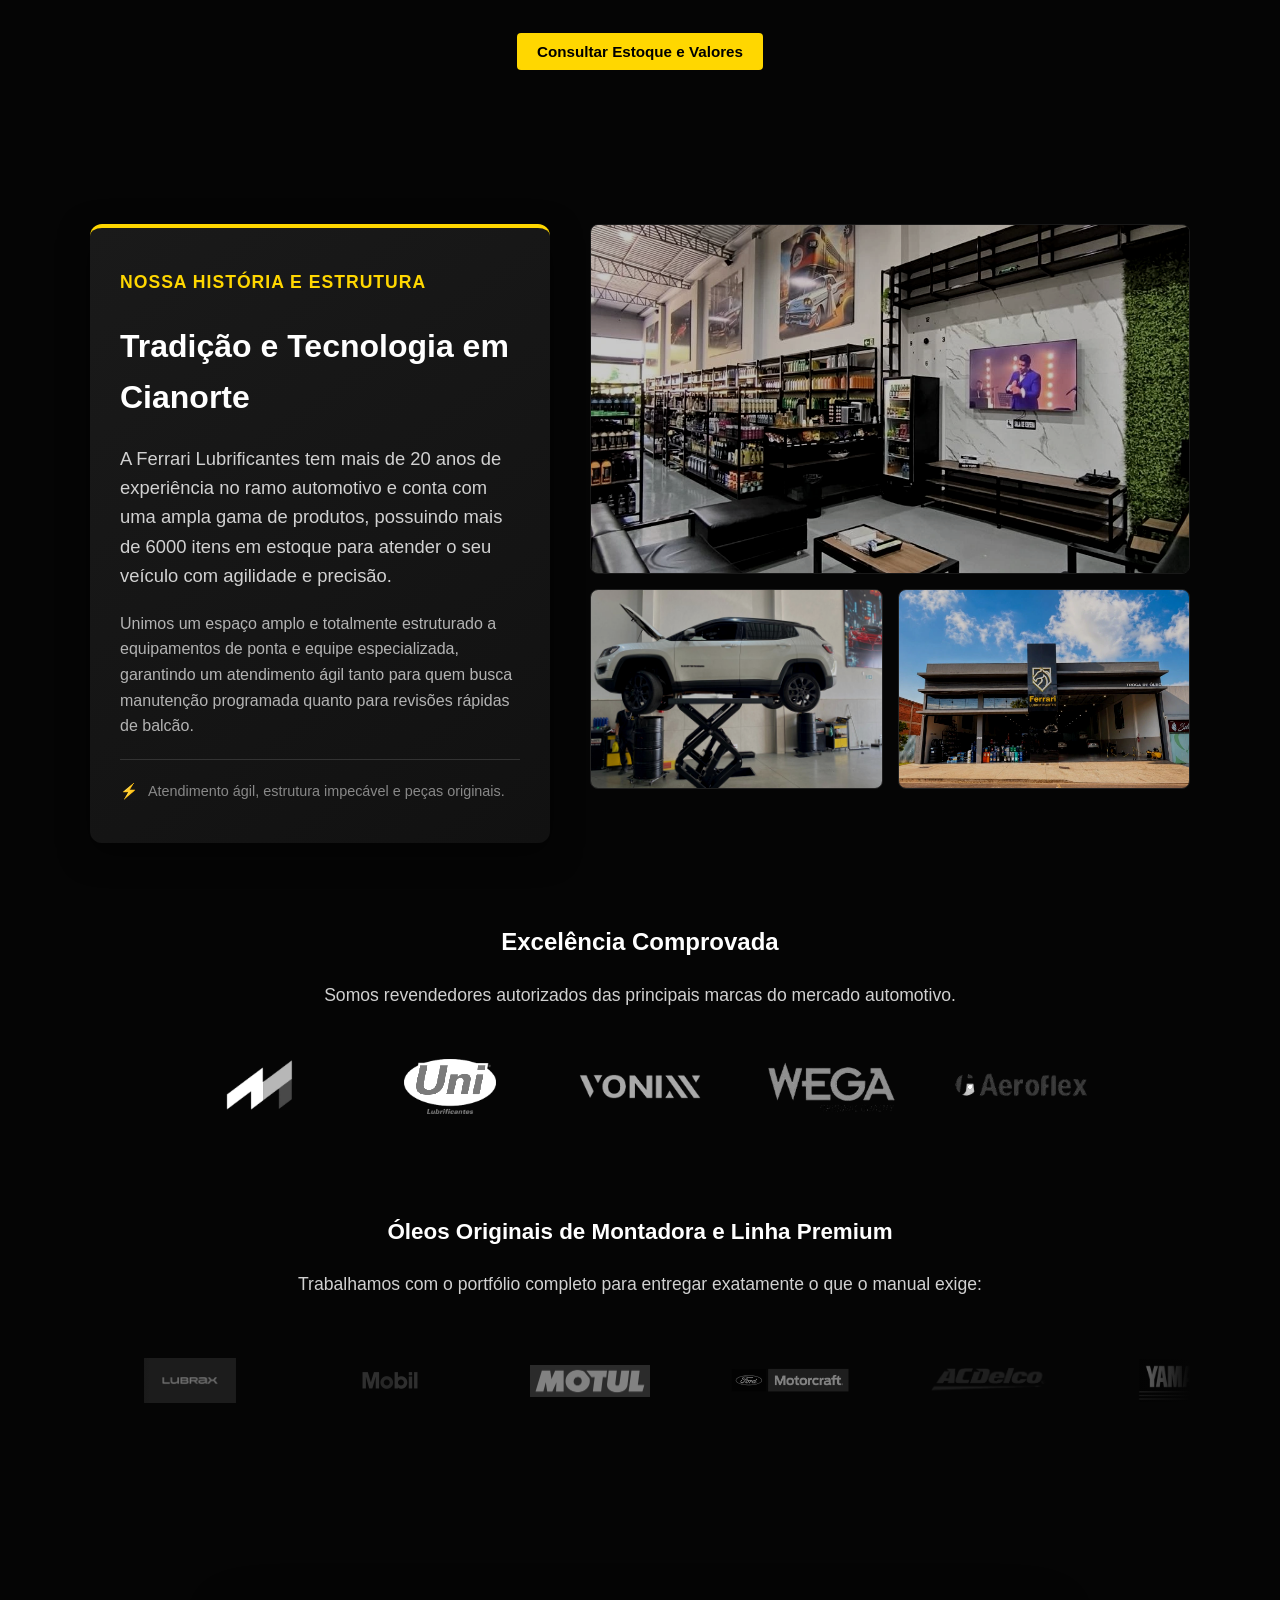
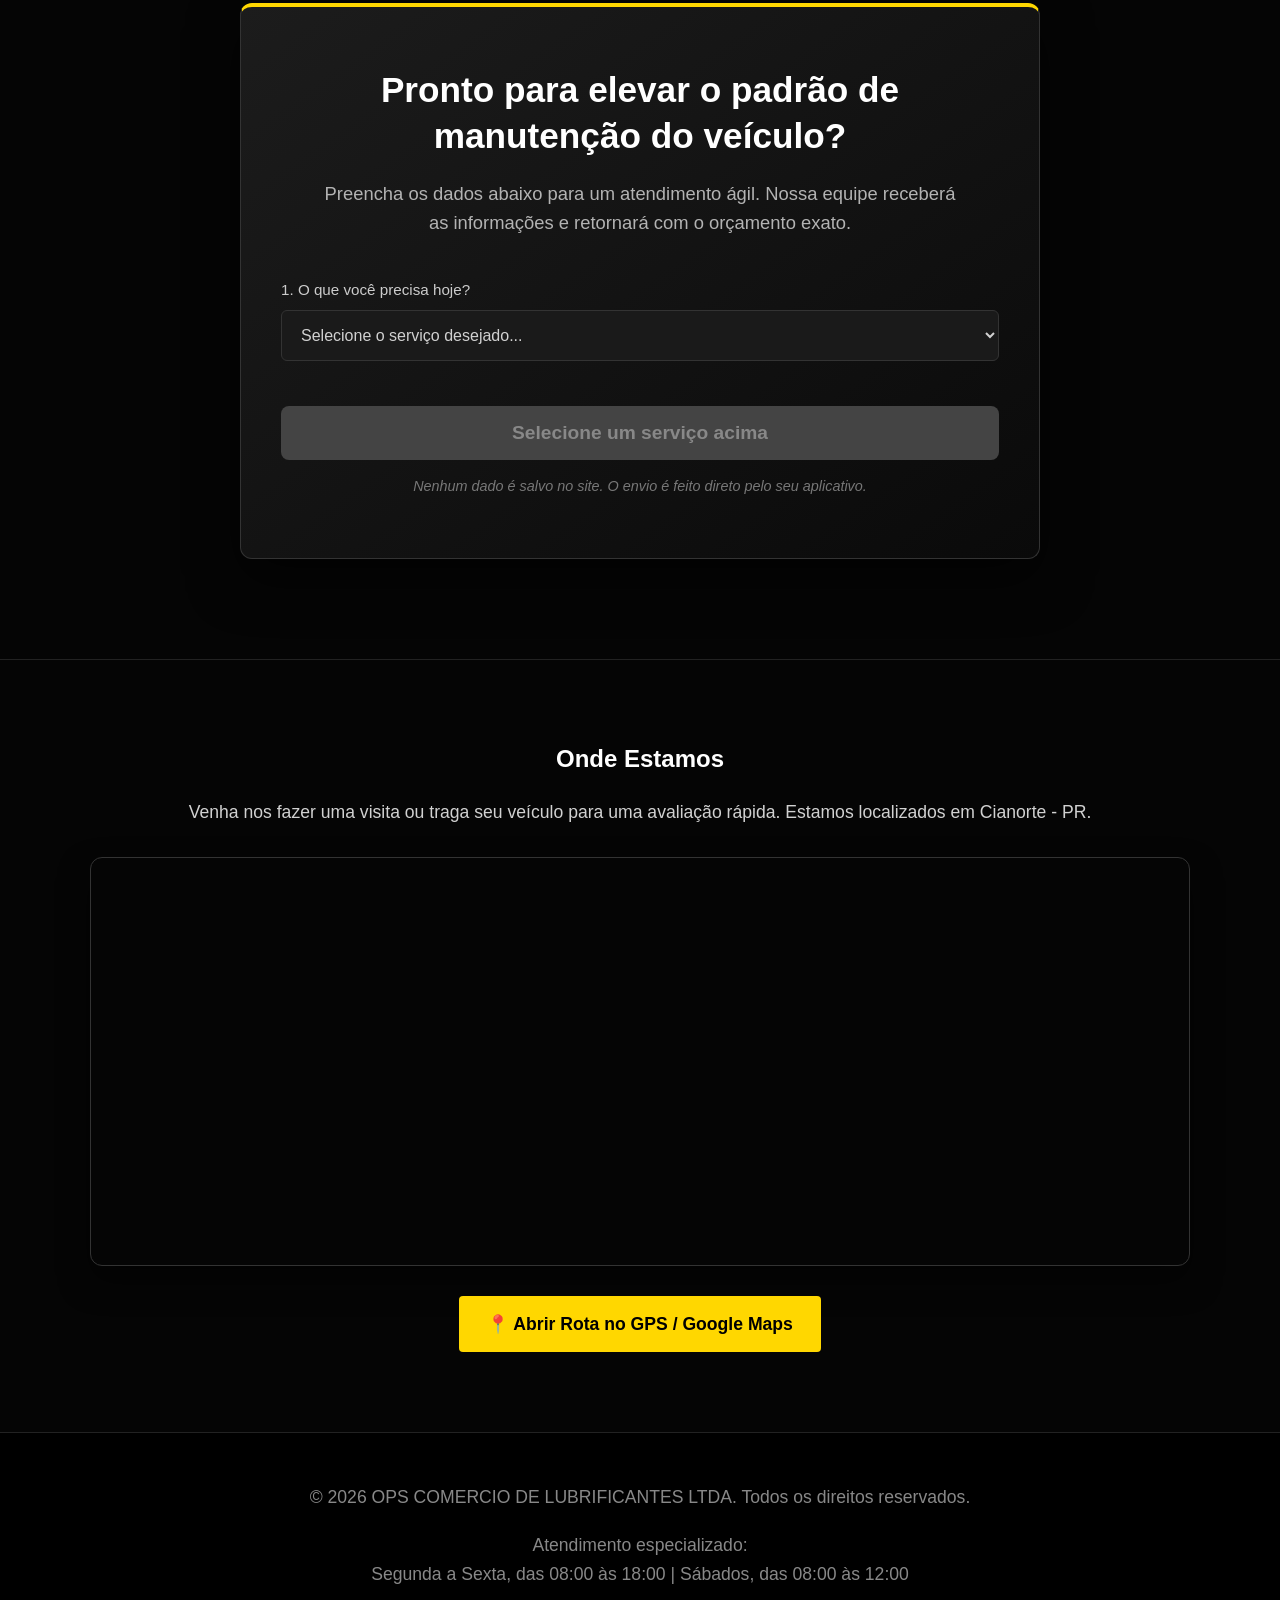
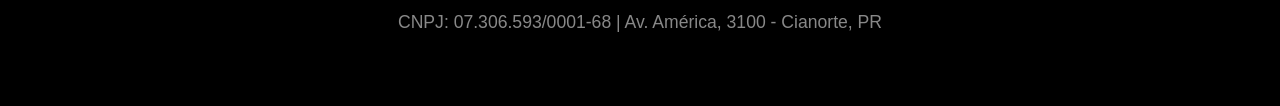
==== commit b3f6fbc0: "Add files via upload" ====
--- a/index.html
+++ b/index.html
@@ -2,15 +2,12 @@
 <html lang="pt-BR">
 <head>
     <meta charset="UTF-8">
-    <!-- Essa linha é crucial para o site não quebrar no celular -->
     <meta name="viewport" content="width=device-width, initial-scale=1.0">
     <title>Ferrari Lubrificantes | Autoridade em Peças e Produtos Automotivos</title>
-    
-    <!-- Link para o CSS que faremos na próxima etapa -->
     <link rel="stylesheet" href="css/style.css">
 </head>
 <body>
-    <!-- TOP BAR: Informações vitais para negócio local -->
+    <!-- TOP BAR -->
     <div class="topbar">
         <div class="container container-topbar">
             <div class="topbar-info">
@@ -30,25 +27,24 @@
             
             <nav class="menu-navegacao">
                 <ul style="display: flex; gap: 20px; align-items: center; list-style: none;">
-                    <li><a href="#sobre">Diferenciais</a></li>
-                    <li><a href="#prova-social">A Oficina</a></li>
+                    <li><a href="#inicio">Diferenciais</a></li>
                     <li><a href="#vitrine-produtos">Catálogo e Peças</a></li>
+                    <li><a href="#sobre">A Oficina</a></li>
                     <li><a href="#orcamento" class="btn-header-destaque">Fazer Orçamento</a></li>
                 </ul>
             </nav>
+            <a href="#orcamento" class="btn-mobile-orcamento">Orçamento Rápido</a>
         </div>
     </header>
 
     <main>
-        <!-- SEÇÃO 1: HERO (APRESENTAÇÃO PREMIUM) -->
-        <section id="sobre" class="secao-site hero-section">
+        <!-- 1. HERO (APRESENTAÇÃO) -->
+        <section id="inicio" class="secao-site hero-section">
             <div class="container hero-container">
-                
                 <div class="hero-texto">
                     <h1>O Centro Especializado em Troca de Óleo para Linha Leve e Pesada</h1>
                     <p>Nossa prioridade absoluta é a vida útil do seu motor. Trabalhamos com o portfólio completo de lubrificantes originais para garantir a especificação exata do seu manual — seja carro, moto ou caminhão. Nossa equipe é rigorosamente treinada e opera com padrões de excelência cirúrgica.</p>
                     
-                    <!-- CARDS DE BENEFÍCIOS ATUALIZADOS -->
                     <div class="diferenciais-grid">
                         <div class="diferencial-card">
                             <span class="icone-amarelo">🚛</span>
@@ -73,45 +69,11 @@
                         </div>
                     </div>
                 </div>
-
-                <div class="hero-imagem">
-                    <img src="assets/img/fachada-frente.jpg" alt="Fachada da Ferrari Lubrificantes" class="img-destaque">
-                </div>
-
-            </div>
-        </section>
-        <!-- SEÇÃO PROVA SOCIAL E ESTRUTURA -->
-        <section id="prova-social" class="secao-site">
-            <div class="container">
-                <div class="cabecalho-secao text-center" style="margin-bottom: 40px;">
-                    <h2 style="font-size: 2.2rem; color: var(--cor-titulos);">Estrutura de Alta Performance</h2>
-                    <p style="color: #999; font-size: 1.1rem;">Limpeza, organização e precisão técnica em cada metro quadrado.</p>
-                </div>
-
-                <div class="grid-prova-social">
-                    <!-- Coluna das Fotos -->
-                    <div class="galeria-estrutura">
-                        <img src="assets/img/loja-interno.png" alt="Visão geral do nosso estoque" class="foto-loja">
-                        <div class="fotos-menores">
-                            <img src="assets/img/loja-box-oleo.jpg" alt="Box de troca de óleo">
-                            <img src="assets/img/servico-elevador.jpg" alt="Veículo em atendimento especializado no elevador">
-                        </div>
-                    </div>
-                    <!-- Coluna do Depoimento (Prova Social Real) -->
-                    <div class="card-depoimento">
-                        <div class="estrelas">⭐⭐⭐⭐⭐</div>
-                        <p class="texto-depoimento">"Sou cliente desde o antigo endereço e o atual demonstra o crescimento de uma empresa que presta serviços com excelência ao consumidor. Qualidade, organização e o mais relevante funcionários atenciosos desde a recepção aos mecânicos. !!!"</p>
-                        <span class="autor-depoimento">- Admilson Demori</span>
-                        <div class="selo-garantia">
-                            <span class="icone-amarelo">🛡️</span>
-                            <span>Avaliação verificada no Google</span>
-                        </div>
-                    </div>
-                </div>
-            </div>
-        </section>
-        <!-- SEÇÃO VITRINE DE PRODUTOS -->
-        <section id="vitrine-produtos" class="secao-site" style="background-color: #111;">
+            </div>
+        </section>
+
+        <!-- 2. VITRINE DE PRODUTOS -->
+        <section id="vitrine-produtos" class="secao-site">
             <div class="container">
                 <div class="cabecalho-secao text-center" style="margin-bottom: 40px;">
                     <h2 style="font-size: 2.2rem; color: var(--cor-titulos);">Catálogo de Alta Performance</h2>
@@ -119,90 +81,112 @@
                 </div>
 
                 <div class="grid-vitrine">
-                    <!-- Produto 1: Óleos -->
                     <div class="card-produto">
-                        <img src="assets/img/vitrine-motul.jpg" alt="Estante de Óleos Motul" class="imagem-produto">
+                        <img src="assets/img/vitrine-motul.webp" alt="Estante de Óleos Motul" class="imagem-produto">
                         <h3>Lubrificantes</h3>
                         <p>Óleos sintéticos, semissintéticos e minerais. Atendemos linha leve e linha pesada.</p>
                         <span class="marcas-destaque">UNI / Motul / Lubrax</span>
                     </div>
 
-                    <!-- Produto 2: Filtros -->
                     <div class="card-produto">
-                        <img src="assets/img/vitrine-wega.jpg" alt="Estoque de Filtros Wega" class="imagem-produto">
+                        <img src="assets/img/vitrine-wega.webp" alt="Estoque de Filtros Wega" class="imagem-produto">
                         <h3>Filtros</h3>
                         <p>Filtros de óleo, ar, combustível e cabine. Proteção máxima para prolongar a vida do motor.</p>
                         <span class="marcas-destaque">Linha Completa Wega</span>
                     </div>
 
-                    <!-- Produto 3: Estética -->
                     <div class="card-produto">
-                        <img src="assets/img/vitrine-vonixx.jpg" alt="Produtos de Estética Vonixx" class="imagem-produto">
+                        <img src="assets/img/vitrine-vonixx.webp" alt="Produtos de Estética Vonixx" class="imagem-produto">
                         <h3>Estética Automotiva</h3>
                         <p>Ceras, vitrificadores, shampoos e renovadores. O acabamento de estúdio que o seu carro merece.</p>
                         <span class="marcas-destaque">Linha Vonixx</span>
                     </div>
 
-                    <!-- Produto 4: Baterias (Novo) -->
                     <div class="card-produto">
-                        <img src="assets/img/vitrine-moura.jpg" alt="Baterias Moura e Zetta" class="imagem-produto">
+                        <img src="assets/img/vitrine-moura.webp" alt="Baterias Moura e Zetta" class="imagem-produto">
                         <h3>Baterias</h3>
                         <p>Energia confiável e durabilidade para veículos leves, pesados e sistemas start-stop.</p>
                         <span class="marcas-destaque">Moura e Zetta</span>
                     </div>
                 </div>
-
                 <div class="text-center" style="margin-top: 40px;">
                     <a href="#orcamento" class="btn-orcamento-topo">Consultar Estoque e Valores</a>
                 </div>
             </div>
         </section>
-        <!-- SEÇÃO 2: NOSSAS MARCAS -->
-        <section id="marcas" class="secao-site fundo-cinza">
+
+        <!-- 3. SOBRE NÓS E ESTRUTURA -->
+        <section id="sobre" class="secao-site fundo-cinza">
             <div class="container">
-                <h2>Excelência Comprovada</h2>
-                <p>Somos revendedores autorizados das principais marcas do mercado automotivo.</p>
+                <div class="grid-prova-social alinhamento-topo">
+                    <div class="card-depoimento" style="border-top-color: var(--cor-destaque);">
+                        <span class="autor-depoimento" style="font-size: 1.1rem; text-transform: uppercase; letter-spacing: 1px;">Nossa História e Estrutura</span>
+                        <h2 style="color: var(--cor-titulos); font-size: 2rem; margin-bottom: 20px;">Tradição e Tecnologia em Cianorte</h2>
+                        <p class="texto-depoimento" style="font-style: normal; color: #d1d1d1;">
+                            A Ferrari Lubrificantes tem mais de 20 anos de experiência no ramo automotivo e conta com uma ampla gama de produtos, possuindo mais de 6000 itens em estoque para atender o seu veículo com agilidade e precisão.
+                        </p>
+                        <p class="texto-depoimento" style="font-style: normal; color: #b3b3b3; font-size: 1rem;">
+                            Unimos um espaço amplo e totalmente estruturado a equipamentos de ponta e equipe especializada, garantindo um atendimento ágil tanto para quem busca manutenção programada quanto para revisões rápidas de balcão.
+                        </p>
+                        <div class="selo-garantia">
+                            <span>⚡</span> Atendimento ágil, estrutura impecável e peças originais.
+                        </div>
+                    </div>
+
+                    <div class="galeria-estrutura">
+                        <img src="assets/img/interno-loja.webp" alt="Interior da Ferrari Lubrificantes em Cianorte" class="foto-loja">
+                        <div class="fotos-menores">
+                            <img src="assets/img/servico-elevador.webp" alt="Atendimento especializado no elevador" class="foto-loja">
+                            <img src="assets/img/fachada-frente.webp" alt="Detalhe da estrutura" class="foto-loja">
+                        </div>
+                    </div>
+                </div>
+            </div>
+        </section>
+
+        <!-- 4. MARCAS E CATÁLOGO (Integrado via layout à seção Sobre) -->
+        <section id="marcas" class="secao-site fundo-cinza textura-ruido" style="padding-top: 0; border-top: none;">
+            <div class="container">
+                <h2 style="text-align: center;">Excelência Comprovada</h2>
+                <p style="text-align: center; margin-bottom: 50px;">Somos revendedores autorizados das principais marcas do mercado automotivo.</p>
                 
-                <!-- DESTAQUE: APENAS REVENDA AUTORIZADA -->
                 <div class="grid-marcas">
-                    <!-- Substitua pelo nome correto dos seus arquivos -->
-                    <img src="assets/img/logo-moura.png" alt="Moura" class="marca-item">
-                    <img src="assets/img/logo-uni.png" alt="UNI Ingrax" class="marca-item">
-                    <img src="assets/img/logo-vonixx.png" alt="Vonixx" class="marca-item">
-                    <img src="assets/img/logo-wega.png" alt="Wega" class="marca-item">
-                    <img src="assets/img/logo-aeroflex.png" alt="Aeroflex" class="marca-item">
-                </div>
-
-                <!-- AUTORIDADE: ÓLEOS ORIGINAIS E CATÁLOGO -->
-                <div class="catalogo-marcas">
+                    <img src="assets/img/logo-moura.webp" alt="Moura" class="marca-item">
+                    <img src="assets/img/logo-uni.webp" alt="UNI Ingrax" class="marca-item">
+                    <img src="assets/img/logo-vonixx.webp" alt="Vonixx" class="marca-item">
+                    <img src="assets/img/logo-wega.webp" alt="Wega" class="marca-item">
+                    <img src="assets/img/logo-aeroflex.webp" alt="Aeroflex" class="marca-item">
+                </div>
+
+                <div class="catalogo-marcas" style="border-top: none; margin-top: 50px;">
                     <h3>Óleos Originais de Montadora e Linha Premium</h3>
                     <p>Trabalhamos com o portfólio completo para entregar exatamente o que o manual exige:</p>
                     
                     <div class="slider-marcas">
                         <div class="slider-track">
-                            <!-- LISTA 1 -->
-                            <img src="assets/img/logo-lubrax.jpg" alt="Lubrax" class="slide-logo">
-                            <img src="assets/img/logo-mobil.png" alt="Mobil" class="slide-logo">
-                            <img src="assets/img/logo-motul.png" alt="Motul" class="slide-logo">
-                            <img src="assets/img/logo-motorcraft.png" alt="Motorcraft" class="slide-logo">
-                            <img src="assets/img/logo-acdelco.png" alt="ACDelco" class="slide-logo">
-                            <img src="assets/img/logo-yamalube.png" alt="Yamalube" class="slide-logo">
-                            <img src="assets/img/logo-shell.png" alt="Shell" class="slide-logo">
-                            
-                            <!-- LISTA 2 (Cópia exata da 1 para o efeito de loop infinito não quebrar) -->
-                            <img src="assets/img/logo-lubrax.jpg" alt="Lubrax" class="slide-logo">
-                            <img src="assets/img/logo-mobil.png" alt="Mobil" class="slide-logo">
-                            <img src="assets/img/logo-motul.png" alt="Motul" class="slide-logo">
-                            <img src="assets/img/logo-motorcraft.png" alt="Motorcraft" class="slide-logo">
-                            <img src="assets/img/logo-acdelco.png" alt="ACDelco" class="slide-logo">
-                            <img src="assets/img/logo-yamalube.png" alt="Yamalube" class="slide-logo">
-                            <img src="assets/img/logo-shell.png" alt="Shell" class="slide-logo">
-                        </div>
-                    </div>
-                </div>
-            </div>
-        </section>
-        <!-- SEÇÃO 3: ORÇAMENTO / WHATSAPP -->
+                            <!-- Loop Lista 1 -->
+                            <img src="assets/img/logo-lubrax.webp" alt="Lubrax" class="slide-logo">
+                            <img src="assets/img/logo-mobil.webp" alt="Mobil" class="slide-logo">
+                            <img src="assets/img/logo-motul.webp" alt="Motul" class="slide-logo">
+                            <img src="assets/img/logo-motorcraft.webp" alt="Motorcraft" class="slide-logo">
+                            <img src="assets/img/logo-acdelco.webp" alt="ACDelco" class="slide-logo">
+                            <img src="assets/img/logo-yamalube.webp" alt="Yamalube" class="slide-logo">
+                            <img src="assets/img/logo-shell.webp" alt="Shell" class="slide-logo">
+                            <!-- Loop Lista 2 -->
+                            <img src="assets/img/logo-lubrax.webp" alt="Lubrax" class="slide-logo">
+                            <img src="assets/img/logo-mobil.webp" alt="Mobil" class="slide-logo">
+                            <img src="assets/img/logo-motul.webp" alt="Motul" class="slide-logo">
+                            <img src="assets/img/logo-motorcraft.webp" alt="Motorcraft" class="slide-logo">
+                            <img src="assets/img/logo-acdelco.webp" alt="ACDelco" class="slide-logo">
+                            <img src="assets/img/logo-yamalube.webp" alt="Yamalube" class="slide-logo">
+                            <img src="assets/img/logo-shell.webp" alt="Shell" class="slide-logo">
+                        </div>
+                    </div>
+                </div>
+            </div>
+        </section>
+
+        <!-- 5. ORÇAMENTO / WHATSAPP -->
         <section id="orcamento" class="secao-site">
             <div class="container">
                 <div class="cta-box">
@@ -210,7 +194,6 @@
                     <p>Preencha os dados abaixo para um atendimento ágil. Nossa equipe receberá as informações e retornará com o orçamento exato.</p>
                     
                     <form id="form-orcamento" class="formulario-whatsapp">
-                        <!-- Etapa 1: Serviço -->
                         <div class="campo-wrapper" style="margin-bottom: 25px;">
                             <label for="tipo-servico">1. O que você precisa hoje?</label>
                             <select id="tipo-servico" required>
@@ -223,18 +206,13 @@
                             </select>
                         </div>
 
-                        <!-- Etapa 2: Veículo (Invisível no início) -->
                         <div id="bloco-dados-veiculo" class="escondido">
-                            
-                            <!-- Placa/Chassi -->
                             <div class="form-grupo">
                                 <div class="campo-wrapper w-100">
-                                    <label for="veiculo-identificacao">Placa ou Chassi (Opcional - Agiliza o atendimento)</label>
+                                    <label for="veiculo-identificacao">Chassi ou Placa (Opcional - Agiliza o atendimento)</label>
                                     <input type="text" id="veiculo-identificacao" placeholder="Ex: ABC-1234">
                                 </div>
                             </div>
-                            
-                            <!-- Modelo e Ano -->
                             <div class="form-grupo">
                                 <div class="campo-wrapper">
                                     <label for="veiculo-modelo">Modelo do Veículo</label>
@@ -245,8 +223,6 @@
                                     <input type="number" id="veiculo-ano" placeholder="Ex: 2020">
                                 </div>
                             </div>
-                            
-                            <!-- Motor e Combustível -->
                             <div class="form-grupo alinhamento-topo">
                                 <div class="coluna-dinamica campo-wrapper">
                                     <label for="veiculo-motor">Motorização</label>
@@ -262,9 +238,8 @@
                                         <option value="Outro">Acima de 2.0 / Outro</option>
                                         <option value="Não sei informar">Não sei informar</option>
                                     </select>
-                                    <!-- A caixa de texto extra precisa de margem para desgrudar do select -->
                                     <input type="text" id="motor-outro" placeholder="Qual? Ex: 2.8" class="escondido" style="margin-top: 10px; width: 100%;">
-
+                                </div>
                                 <div class="coluna-dinamica campo-wrapper">
                                     <label for="veiculo-combustivel">Combustível</label>
                                     <select id="veiculo-combustivel">
@@ -275,8 +250,6 @@
                                     </select>
                                 </div>
                             </div>
-                            
-                            <!-- Câmbio -->
                             <div class="form-grupo escondido" id="bloco-cambio">
                                 <div class="campo-wrapper w-100">
                                     <label for="tipo-cambio">Tipo de Transmissão</label>
@@ -290,7 +263,6 @@
                             </div>
                         </div>
 
-                        <!-- Etapa 3: Mensagem para Radiador/Outros -->
                         <div id="bloco-mensagem-direta" class="escondido">
                             <p class="alerta-servico-simples">Para este serviço, não precisamos dos dados do carro agora. Clique abaixo para falar direto com nosso especialista.</p>
                         </div>
@@ -299,12 +271,37 @@
                             Selecione um serviço acima
                         </button>
                     </form>
-                    
                     <span class="cta-microcopy">Nenhum dado é salvo no site. O envio é feito direto pelo seu aplicativo.</span>
                 </div>
             </div>
         </section>
+
+        <!-- 6. LOCALIZAÇÃO / MAPA -->
+        <section id="localizacao" class="secao-site" style="border-top: 1px solid #222;">
+            <div class="container text-center">
+                <h2>Onde Estamos</h2>
+                <p style="color: var(--cor-texto); margin-bottom: 30px;">
+                    Venha nos fazer uma visita ou traga seu veículo para uma avaliação rápida. Estamos localizados em Cianorte - PR.
+                </p>
+                <div style="border-radius: 12px; overflow: hidden; border: 1px solid #333; box-shadow: 0 15px 30px rgba(0,0,0,0.5);">
+                    <iframe 
+                        src="https://www.google.com/maps/embed?pb=!1m18!1m12!1m3!1d3179.5285617892832!2d-52.615967590212904!3d-23.664341573933452!2m3!1f0!2f0!3f0!3m2!1i1024!2i768!4f13.1!3m3!1m2!1s0x94ed5a1e1da2dfc1%3A0xbb1bdc50b357a999!2sFerrari%20Lubrificantes%20e%20Baterias!5e1!3m2!1spt-BR!2sbr!4v1787939450227!5m2!1spt-BR!2sbr" 
+                        width="100%" 
+                        height="400" 
+                        style="border:0; filter: contrast(1.1) brightness(0.9);" 
+                        allowfullscreen="" 
+                        loading="lazy">
+                    </iframe>
+                </div>
+                <div style="margin-top: 30px;">
+                    <a href="https://maps.google.com/?q=Ferrari+Lubrificantes+Cianorte" target="_blank" class="btn-orcamento-topo" style="display: inline-block; padding: 14px 28px; font-size: 1.1rem;">
+                        📍 Abrir Rota no GPS / Google Maps
+                    </a>
+                </div>
+            </div>
+        </section>
     </main>
+
     <!-- RODAPÉ -->
     <footer>
         <div class="container text-center">
@@ -315,7 +312,8 @@
     </footer>
 
     <script src="js/main.js"></script>
-    <!-- BOTÃO WHATSAPP FLUTUANTE (Rota de Fuga) -->
+
+    <!-- BOTÃO WHATSAPP FLUTUANTE -->
     <a href="https://wa.me/5544999998979?text=Olá!%20Estou%20no%20site%20e%20gostaria%20de%20falar%20com%20um%20atendente." class="whatsapp-flutuante" target="_blank" rel="noopener noreferrer">
         <img src="assets/icons/icone-whatsapp.png" alt="Atendimento Rápido">
     </a>
--- a/css/style.css
+++ b/css/style.css
@@ -1,14 +1,13 @@
 /* =========================================
-   1. RESET E VARIÁVEIS (Dark Mode Refinado)
+   1. RESET E VARIÁVEIS 
    ========================================= */
 :root {
-    --cor-fundo: #121212; /* Fundo principal (Cinza quase preto) */
-    --cor-secundaria: #1A1A1A; /* Fundo para criar quebra de seção (Cinza escuro) */
-    --cor-texto: #D1D1D1; /* Cinza claro para leitura confortável */
-    --cor-titulos: #FFFFFF; /* Branco puro para contraste nos títulos */
-    --cor-destaque: #FFD700; /* Amarelo da logo */
+    --cor-secundaria: #1A1A1A; 
+    --cor-texto: #D1D1D1; 
+    --cor-titulos: #FFFFFF; 
+    --cor-destaque: #FFD700; 
     --cor-destaque-hover: #E6C200;
-    --cor-header-footer: #000000; /* Preto puro */
+    --cor-header-footer: #000000; 
     --altura-cabecalho: 75px;
 }
 
@@ -25,13 +24,14 @@
 
 body {
     font-family: -apple-system, BlinkMacSystemFont, "Segoe UI", Roboto, Helvetica, Arial, sans-serif;
-    background-color: var(--cor-fundo);
+    background-color: #050505;
+    background-attachment: fixed; 
     color: var(--cor-texto);
     line-height: 1.6;
 }
 
 /* =========================================
-   2. CONTAINERS E ESTRUTURA GERAL
+   2. CONTAINERS, TIPOGRAFIA E FUNDOS
    ========================================= */
 .container {
     width: 90%;
@@ -43,11 +43,6 @@
     padding: 80px 0;
 }
 
-.fundo-cinza {
-    background-color: var(--cor-secundaria); /* Agora é escuro de verdade */
-}
-
-/* Títulos agora são brancos, exceto o H1 que puxa o amarelo para impacto */
 h1 {
     color: var(--cor-destaque);
     font-size: 2.5rem;
@@ -66,103 +61,19 @@
 }
 
 /* =========================================
-   2.5. HERO SECTION E DIFERENCIAIS
-   ========================================= */
-.hero-section {
-    padding-top: 120px; /* Mais espaço no topo por causa do cabeçalho */
-    padding-bottom: 80px;
-}
-
-.hero-container {
-    display: flex;
-    align-items: center;
+   3. CABEÇALHO E TOP BAR
+   ========================================= */
+.topbar {
+    background-color: #050505; 
+    color: #E0E0E0; 
+    font-size: 0.85rem;
+    padding: 10px 0; 
+    border-bottom: 1px solid #333; 
+}
+
+.container-topbar {
+    display: flex;
     justify-content: space-between;
-    gap: 50px;
-}
-
-.hero-texto {
-    flex: 1; /* Ocupa metade da tela */
-}
-
-.hero-imagem {
-    flex: 1; /* Ocupa a outra metade */
-    display: flex;
-    justify-content: center;
-}
-
-.img-destaque {
-    width: 100%;
-    max-width: 500px;
-    border-radius: 8px;
-    box-shadow: 0 15px 30px rgba(0, 0, 0, 0.5); /* Sombra para dar profundidade */
-    border: 1px solid #333; /* Borda sutil de luxo */
-}
-
-/* Os Cards Premium */
-.diferenciais-grid {
-    display: flex;
-    flex-direction: column;
-    gap: 15px;
-    margin-top: 30px;
-}
-
-.diferencial-card {
-    display: flex;
-    align-items: center;
-    gap: 15px;
-    background-color: var(--cor-secundaria);
-    padding: 15px 20px;
-    border-radius: 6px;
-    border-left: 4px solid var(--cor-destaque); /* Linha amarela indicando força */
-    transition: transform 0.3s;
-}
-
-.diferencial-card:hover {
-    transform: translateX(10px); /* Leve movimento ao passar o mouse */
-}
-
-.icone-amarelo {
-    font-size: 1.8rem;
-}
-
-.diferencial-card h4 {
-    color: var(--cor-titulos);
-    margin-bottom: 2px;
-    font-size: 1.05rem;
-}
-
-.diferencial-card p {
-    margin-bottom: 0;
-    font-size: 0.9rem;
-    color: #999;
-}
-
-/* Responsividade: Como se comporta no celular */
-@media (max-width: 900px) {
-    .hero-container {
-        flex-direction: column; /* Empilha texto e imagem no celular */
-        text-align: left;
-    }
-    
-    .hero-imagem {
-        order: -1; /* Coloca a imagem acima do texto no celular, se preferir. Para manter abaixo, apague esta linha. */
-        margin-bottom: 30px;
-    }
-}
-/* =========================================
-   3. CABEÇALHO E TOP BAR
-   ========================================= */
-.topbar {
-    background-color: #050505; /* Fundo levemente mais escuro para contrastar com o texto */
-    color: #E0E0E0; /* Cinza bem claro, quase branco. Resolve o problema de leitura. */
-    font-size: 0.85rem;
-    padding: 10px 0; /* Um pouco mais de respiro (aumentei de 8px para 10px) */
-    border-bottom: 1px solid #333; /* Linha de divisão mais marcada */
-}
-
-.container-topbar {
-    display: flex;
-    justify-content: space-between;
     align-items: center;
 }
 
@@ -171,9 +82,8 @@
     gap: 20px;
 }
 
-/* O Cabeçalho Principal */
 #cabecalho {
-    position: sticky; /* Substitui o fixed. Assim ele respeita a top bar e desce com a tela */
+    position: sticky; 
     top: 0;
     left: 0;
     width: 100%;
@@ -201,7 +111,6 @@
     object-fit: contain;
 }
 
-/* Menu de Navegação no centro */
 .menu-navegacao {
     display: flex;
     gap: 30px;
@@ -219,23 +128,32 @@
     color: var(--cor-destaque);
 }
 
-/* Esconde o menu e a topbar no celular para não esmagar os elementos */
+.btn-mobile-orcamento {
+    display: none; 
+}
+
 @media (max-width: 850px) {
-    .menu-navegacao, .topbar {
-        display: none;
-    }
-}
-/* Trava a altura das colunas para não esticarem se um campo novo aparecer */
-.alinhamento-topo {
-    align-items: flex-start;
-}
-
-/* Garante que o select principal do Serviço ocupe 100% da tela */
-.form-grupo > select#tipo-servico {
-    width: 100%;
-}
-/* =========================================
-   4. BOTÕES (Amarelos com texto Preto)
+    .topbar, .menu-navegacao {
+        display: none; 
+    }
+    .container-header {
+        justify-content: space-between;
+        padding: 0 10px;
+    }
+    .btn-mobile-orcamento {
+        display: block;
+        background-color: var(--cor-destaque);
+        color: #000;
+        padding: 8px 16px;
+        border-radius: 4px;
+        font-weight: 700;
+        text-decoration: none;
+        font-size: 0.85rem;
+    }
+}
+
+/* =========================================
+   4. BOTÕES E CTAS
    ========================================= */
 .btn-orcamento-topo {
     background-color: var(--cor-destaque);
@@ -266,6 +184,8 @@
     cursor: pointer;
     transition: all 0.3s;
     margin-top: 20px;
+    width: 100%;
+    justify-content: center;
 }
 
 .btn-whatsapp-grande:hover {
@@ -276,11 +196,287 @@
 .btn-whatsapp-grande img {
     width: 24px;
     height: 24px;
-    filter: brightness(0); /* Transforma o ícone do whats em preto para combinar */
-}
-
-/* =========================================
-   5. GRID DE MARCAS (Cinza no PC, Colorido no Celular)
+    filter: brightness(0); 
+}
+
+.btn-header-destaque {
+    background-color: var(--cor-destaque);
+    color: #000 !important;
+    padding: 8px 18px;
+    border-radius: 4px;
+    font-weight: 700;
+    text-transform: uppercase;
+    font-size: 0.9rem;
+    transition: transform 0.2s, background-color 0.2s;
+}
+
+.btn-header-destaque:hover {
+    background-color: #e6c200;
+    transform: scale(1.05);
+}
+
+@media (max-width: 768px) {
+    .btn-header-destaque {
+        display: none;
+    }
+}
+
+/* =========================================
+   5. HERO SECTION E DIFERENCIAIS
+   ========================================= */
+.hero-section {
+    background-image: url('../assets/img/imagem-hero.webp'); 
+    background-size: cover;
+    background-position: center right; 
+    background-repeat: no-repeat;
+    padding-top: 150px; 
+    padding-bottom: 120px;
+}
+
+.hero-container {
+    display: flex;
+    align-items: center;
+    justify-content: space-between;
+    gap: 50px;
+}
+
+.hero-texto {
+    flex: 1;
+    max-width: 650px; 
+}
+
+.hero-imagem {
+    display: none; 
+}
+
+.diferenciais-grid {
+    display: flex;
+    flex-direction: column;
+    gap: 15px;
+    margin-top: 30px;
+}
+
+.diferencial-card {
+    display: flex;
+    align-items: center;
+    gap: 15px;
+    background-color: var(--cor-secundaria);
+    padding: 15px 20px;
+    border-radius: 6px;
+    border-left: 4px solid var(--cor-destaque); 
+    transition: transform 0.3s;
+}
+
+.diferencial-card:hover {
+    transform: translateX(10px); 
+}
+
+.icone-amarelo {
+    font-size: 1.8rem;
+}
+
+.diferencial-card h4 {
+    color: var(--cor-titulos);
+    margin-bottom: 2px;
+    font-size: 1.05rem;
+}
+
+.diferencial-card p {
+    margin-bottom: 0;
+    font-size: 0.9rem;
+    color: #999;
+}
+
+@media (max-width: 900px) {
+    .hero-container {
+        flex-direction: column; 
+        text-align: left;
+    }
+}
+
+/* =========================================
+   6. VITRINE DE PRODUTOS
+   ========================================= */
+.grid-vitrine {
+    display: grid;
+    grid-template-columns: repeat(4, 1fr); 
+    gap: 25px;
+}
+
+.card-produto {
+    background-color: #1a1a1a;
+    border: 1px solid #333;
+    border-radius: 8px;
+    padding: 20px; 
+    text-align: center;
+    transition: transform 0.3s, border-color 0.3s;
+    display: flex;
+    flex-direction: column;
+}
+
+.imagem-produto {
+    width: 100%;
+    height: 180px;
+    object-fit: cover;
+    border-radius: 6px;
+    margin-bottom: 20px;
+    filter: brightness(0.7) contrast(1.1); 
+    transition: filter 0.3s;
+}
+
+.card-produto:hover {
+    border-color: var(--cor-destaque);
+    transform: translateY(-5px);
+}
+
+.card-produto:hover .imagem-produto {
+    filter: brightness(1) contrast(1.1);
+}
+
+.card-produto h3 {
+    color: var(--cor-destaque);
+    font-size: 1.3rem;
+    margin-bottom: 10px;
+}
+
+.card-produto p {
+    color: #ccc;
+    font-size: 0.95rem;
+    line-height: 1.5;
+    margin-bottom: 20px;
+    flex-grow: 1; 
+}
+
+.marcas-destaque {
+    display: inline-block;
+    background-color: #2a2a2a;
+    color: #aaa;
+    font-size: 0.8rem;
+    padding: 6px 10px;
+    border-radius: 20px;
+    text-transform: uppercase;
+    letter-spacing: 1px;
+}
+
+@media (max-width: 1024px) {
+    .grid-vitrine {
+        grid-template-columns: repeat(2, 1fr);
+    }
+}
+
+@media (max-width: 600px) {
+    .grid-vitrine {
+        grid-template-columns: 1fr;
+    }
+    .imagem-produto {
+        height: 160px !important; 
+        object-fit: cover !important;
+    }
+}
+
+/* =========================================
+   7. ESTRUTURA E PROVA SOCIAL
+   ========================================= */
+.grid-prova-social {
+    display: flex;
+    gap: 40px;
+    align-items: center;
+}
+
+.galeria-estrutura {
+    flex: 1.5;
+    display: flex;
+    flex-direction: column;
+    gap: 15px;
+}
+
+.foto-loja {
+    width: 100%;
+    height: 350px;
+    object-fit: cover;
+    border-radius: 8px;
+    border: 1px solid #333;
+    filter: brightness(0.75) contrast(1.15) saturate(0.8);
+    transition: filter 0.3s;
+}
+
+.foto-loja:hover {
+    filter: brightness(1) contrast(1) saturate(1);
+}
+
+.fotos-menores {
+    display: flex;
+    gap: 15px;
+}
+
+.fotos-menores img {
+    width: 50%;
+    height: 200px;
+    object-fit: cover;
+    border-radius: 8px;
+    border: 1px solid #333;
+    filter: brightness(0.8) contrast(1.1); 
+    transition: filter 0.3s;
+}
+
+.fotos-menores img:hover {
+    filter: brightness(0.95) contrast(1.1);
+}
+
+.card-depoimento {
+    flex: 1;
+    background: linear-gradient(145deg, #1a1a1a, #111);
+    padding: 40px 30px;
+    border-radius: 12px;
+    border-top: 4px solid var(--cor-destaque);
+    box-shadow: 0 10px 30px rgba(0,0,0,0.5);
+}
+
+.estrelas {
+    font-size: 1.5rem;
+    margin-bottom: 20px;
+    letter-spacing: 2px;
+}
+
+.texto-depoimento {
+    font-size: 1.15rem;
+    color: #ccc;
+    font-style: italic;
+    line-height: 1.6;
+    margin-bottom: 20px;
+}
+
+.autor-depoimento {
+    display: block;
+    color: var(--cor-destaque);
+    font-weight: 600;
+    margin-bottom: 25px;
+}
+
+.selo-garantia {
+    display: flex;
+    align-items: center;
+    gap: 10px;
+    padding-top: 20px;
+    border-top: 1px solid #333;
+    color: #888;
+    font-size: 0.9rem;
+}
+
+@media (max-width: 900px) {
+    .grid-prova-social {
+        flex-direction: column;
+    }
+    .foto-loja {
+        height: 200px;
+    }
+    .fotos-menores img {
+        height: 120px;
+    }
+}
+
+/* =========================================
+   8. GRID E CATÁLOGO DE MARCAS
    ========================================= */
 .grid-marcas {
     display: flex;
@@ -291,7 +487,6 @@
     margin-top: 50px;
 }
 
-/* Comportamento padrão para celulares (Telas menores): Cores originais atidadas */
 .marca-item {
     width: 100%;
     max-width: 140px; 
@@ -301,7 +496,6 @@
     transition: transform 0.3s;
 }
 
-/* Comportamento exclusivo para computadores (Telas maiores que 768px): Aplica o cinza e acende no hover */
 @media (min-width: 769px) {
     .marca-item {
         filter: grayscale(100%) brightness(200%);
@@ -311,14 +505,11 @@
         transform: scale(1.08);
     }
 }
-/* =========================================
-   6. CATÁLOGO DE MARCAS (Carrossel Infinito Premium)
-   ========================================= */
+
 .catalogo-marcas {
     margin-top: 80px;
     text-align: center;
     padding-top: 50px;
-    border-top: 1px solid #333;
 }
 
 .catalogo-marcas h3 {
@@ -326,16 +517,14 @@
     font-size: 1.4rem;
 }
 
-/* Container do Slider com efeito de sombra nas bordas */
 .slider-marcas {
     width: 100%;
-    overflow: hidden; /* Esconde o que sai da tela */
+    overflow: hidden; 
     position: relative;
     margin-top: 40px;
     padding: 20px 0;
 }
 
-/* Gradientes laterais para as logos "sumirem" nas pontas */
 .slider-marcas::before,
 .slider-marcas::after {
     content: "";
@@ -348,23 +537,21 @@
 
 .slider-marcas::before {
     left: 0;
-    background: linear-gradient(to right, var(--cor-secundaria) 0%, transparent 100%);
+    background: linear-gradient(to right, #050505 0%, transparent 100%);
 }
 
 .slider-marcas::after {
     right: 0;
-    background: linear-gradient(to left, var(--cor-secundaria) 0%, transparent 100%);
-}
-
-/* A pista que vai rodar. Largura alta para caber tudo. */
+    background: linear-gradient(to left, #050505 0%, transparent 100%);
+}
+
 .slider-track {
     display: flex;
     align-items: center;
     width: max-content;
-    animation: scrollSlider 25s linear infinite; /* 25 segundos para dar a volta */
-}
-
-/* Interrompe a animação se o cliente passar o mouse para olhar uma marca específica */
+    animation: scrollSlider 25s linear infinite; 
+}
+
 .slider-marcas:hover .slider-track {
     animation-play-state: paused;
 }
@@ -377,7 +564,6 @@
     transition: filter 0.3s, opacity 0.3s, transform 0.3s;
 }
 
-/* No computador, o carrossel fica discreto em cinza e acende no hover */
 @media (min-width: 769px) {
     .slide-logo {
         filter: grayscale(100%) opacity(0.5);
@@ -388,50 +574,34 @@
     }
 }
 
-/* A Mágica do Loop */
+@media (max-width: 768px) {
+    .slide-logo {
+        filter: grayscale(0%) opacity(1) !important;
+    }
+}
+
 @keyframes scrollSlider {
-    0% {
-        transform: translateX(0);
-    }
-    100% {
-        /* Move 50% para a esquerda (como dobramos a lista no HTML, o meio é o fim da primeira lista) */
-        transform: translateX(-50%);
-    }
-}
-/* =========================================
-   7. RODAPÉ
-   ========================================= */
-main {
-    margin-top: var(--altura-cabecalho);
-}
-
-footer {
-    background-color: var(--cor-header-footer);
-    color: #888;
-    padding: 50px 0;
-    border-top: 1px solid #222;
-}
-
-.text-center {
-    text-align: center;
-}
-/* =========================================
-   8. SEÇÃO CALL TO ACTION (Orçamento)
+    0% { transform: translateX(0); }
+    100% { transform: translateX(-50%); }
+}
+
+/* =========================================
+   9. ORÇAMENTO (FORMULÁRIO E CTA)
    ========================================= */
 #orcamento {
-    padding: 100px 0; /* Mais espaço de respiro para destacar a caixa */
+    padding: 100px 0; 
 }
 
 .cta-box {
     background: linear-gradient(145deg, #1c1c1c 0%, #0a0a0a 100%);
     border: 1px solid #333;
-    border-top: 4px solid var(--cor-destaque); /* A linha amarela de fechamento */
+    border-top: 4px solid var(--cor-destaque); 
     border-radius: 12px;
     padding: 60px 40px;
     text-align: center;
-    box-shadow: 0 20px 50px rgba(0, 0, 0, 0.6); /* Sombra pesada para fazer o card flutuar */
+    box-shadow: 0 20px 50px rgba(0, 0, 0, 0.6); 
     max-width: 800px;
-    margin: 0 auto; /* Centraliza a caixa perfeitamente na tela */
+    margin: 0 auto; 
 }
 
 .cta-box h2 {
@@ -450,7 +620,6 @@
     margin-right: auto;
 }
 
-/* O texto de segurança abaixo do botão */
 .cta-microcopy {
     display: block;
     margin-top: 15px;
@@ -459,7 +628,6 @@
     font-style: italic;
 }
 
-/* Ajuste para não esmagar no celular */
 @media (max-width: 768px) {
     .cta-box {
         padding: 40px 20px;
@@ -468,9 +636,7 @@
         font-size: 1.8rem;
     }
 }
-/* =========================================
-   9. FORMULÁRIO DE ORÇAMENTO (Layout Melhorado)
-   ========================================= */
+
 .formulario-whatsapp {
     margin-top: 30px;
     display: flex;
@@ -479,22 +645,25 @@
 
 .form-grupo {
     display: flex;
-    gap: 25px; /* Aumentei de 15px para 25px para dar respiro entre as colunas */
-    margin-bottom: 25px; /* Mais espaço entre uma linha e outra */
-}
-
-/* O pacote que segura o Rótulo e a Caixa juntos */
+    gap: 25px; 
+    margin-bottom: 25px; 
+}
+
+.alinhamento-topo {
+    align-items: flex-start;
+}
+
 .campo-wrapper {
     flex: 1;
     display: flex;
     flex-direction: column;
-    gap: 8px; /* Espaço entre o Rótulo e a Caixa de digitação */
+    gap: 8px; 
     text-align: left;
 }
 
 .campo-wrapper.w-100 {
     width: 100%;
-    flex: none; /* Impede de se comportar como coluna dividida */
+    flex: none; 
 }
 
 .campo-wrapper label {
@@ -522,28 +691,12 @@
     box-shadow: 0 0 5px rgba(255, 215, 0, 0.3);
 }
 
-.btn-form {
-    width: 100%;
-    justify-content: center;
-    margin-top: 10px;
-}
-
-/* Trava a altura das colunas */
-.alinhamento-topo {
-    align-items: flex-start;
-}
-
 .coluna-dinamica {
     flex: 1;
     display: flex;
     flex-direction: column;
 }
 
-.campo-oculto {
-    display: none; 
-}
-
-/* Classes de controle */
 .escondido {
     display: none !important;
 }
@@ -567,50 +720,47 @@
 
 @media (max-width: 650px) {
     .form-grupo {
-        flex-direction: column; /* Empilha no celular */
+        flex-direction: column; 
         gap: 20px;
     }
 }
 
 /* =========================================
-   10. OTIMIZAÇÃO PARA TOUCH (CELULARES E TABLETS)
-   ========================================= */
-
-/* A regra (hover: none) detecta telas de toque (sem mouse) */
+   10. OTIMIZAÇÃO TOUCH
+   ========================================= */
 @media (hover: none) {
-    /* Desativa o salto lateral dos cards de benefícios */
     .diferencial-card:hover {
         transform: none !important;
     }
-
-    /* Como não há mouse, as marcas do carrossel ficam um pouco mais visíveis por padrão */
     .slide-logo {
         opacity: 0.75; 
     }
-    
-    /* Remove o zoom das marcas ao tocar na tela */
     .slide-logo:hover {
         transform: none !important;
         opacity: 0.75 !important;
     }
-}
-
-/* O FEEDBACK TÁTIL (Para todos os dispositivos) */
-/* Quando o cliente aperta um botão ou card, ele "afunda" levemente, confirmando a ação */
+    .card-produto:hover {
+        transform: none !important;
+        border-color: #333 !important;
+    }
+    .card-produto:active {
+        transform: scale(0.97) !important;
+        border-color: var(--cor-destaque) !important;
+    }
+    .imagem-produto {
+        filter: brightness(0.9) contrast(1.1); 
+    }
+}
+
 .btn-whatsapp-grande:active,
 .btn-orcamento-topo:active,
 .diferencial-card:active {
     transform: scale(0.97) !important;
-    transition: transform 0.1s; /* Transição super rápida para dar a sensação de clique físico */
-}
-/* Restaura a cor e opacidade das marcas apenas em telas menores */
-@media (max-width: 768px) {
-    .slide-logo {
-        filter: grayscale(0%) opacity(1) !important;
-    }
-}
-/* =========================================
-   11. BOTÃO WHATSAPP FLUTUANTE (Com Animação Pulse)
+    transition: transform 0.1s; 
+}
+
+/* =========================================
+   11. WHATSAPP FLUTUANTE
    ========================================= */
 .whatsapp-flutuante {
     position: fixed;
@@ -621,270 +771,56 @@
     background-color: #25d366; 
     border-radius: 50%;
     box-shadow: 2px 2px 10px rgba(0, 0, 0, 0.4);
-    z-index: 9999; /* Garante que fique por cima de absolutamente tudo */
+    z-index: 9999; 
     display: flex;
     align-items: center;
     justify-content: center;
     transition: transform 0.3s;
-    /* A mágica para atrair o olho na visão periférica */
     animation: pulso-whatsapp 2s infinite; 
 }
 
-/* Deixa o ícone com o tamanho correto dentro da bolinha */
 .whatsapp-flutuante img {
     width: 35px;
     height: 35px;
     object-fit: contain;
-    /* Se o seu ícone for preto, a linha abaixo o transforma em branco. 
-       Se o seu ícone já for branco, você pode apagar a linha do filter. */
     filter: brightness(0) invert(1); 
 }
 
-/* O que acontece na tela do computador ao passar o mouse */
 .whatsapp-flutuante:hover {
     transform: scale(1.1);
-    animation: none; /* Para de pulsar quando o cliente foca nele */
-}
-
-/* O Efeito de Pulso (ondas expandindo) */
+    animation: none; 
+}
+
 @keyframes pulso-whatsapp {
-    0% {
-        box-shadow: 0 0 0 0 rgba(37, 211, 102, 0.7);
-    }
-    70% {
-        box-shadow: 0 0 0 15px rgba(37, 211, 102, 0);
-    }
-    100% {
-        box-shadow: 0 0 0 0 rgba(37, 211, 102, 0);
-    }
-}
-/* =========================================
-   12. PROVA SOCIAL E ESTRUTURA (Barracão)
-   ========================================= */
-#prova-social {
-    background-color: #0d0d0d;
-    padding: 80px 0;
+    0% { box-shadow: 0 0 0 0 rgba(37, 211, 102, 0.7); }
+    70% { box-shadow: 0 0 0 15px rgba(37, 211, 102, 0); }
+    100% { box-shadow: 0 0 0 0 rgba(37, 211, 102, 0); }
+}
+
+@media (max-width: 768px) {
+    .whatsapp-flutuante {
+        width: 50px;
+        height: 50px;
+        bottom: 15px;
+        right: 15px;
+        animation: none; 
+        opacity: 0.85; 
+    }
+    .whatsapp-flutuante img {
+        width: 26px;
+        height: 26px;
+    }
+}
+
+/* =========================================
+   12. RODAPÉ
+   ========================================= */
+footer {
+    background-color: var(--cor-header-footer);
+    color: #888;
+    padding: 50px 0;
     border-top: 1px solid #222;
 }
-
-.grid-prova-social {
-    display: flex;
-    gap: 40px;
-    align-items: center;
-}
-
-/* Galeria de Fotos */
-.galeria-estrutura {
-    flex: 1.5;
-    display: flex;
-    flex-direction: column;
-    gap: 15px;
-}
-
-.foto-loja {
-    width: 100%;
-    height: 350px;
-    object-fit: cover;
-    border-radius: 8px;
-    border: 1px solid #333;
-    /* O truque para encaixar a foto clara no Dark Mode */
-    filter: brightness(0.75) contrast(1.15) saturate(0.8);
-    transition: filter 0.3s;
-}
-
-/* Devolve o brilho original apenas quando o cliente passa o mouse ou clica */
-.foto-loja:hover {
-    filter: brightness(1) contrast(1) saturate(1);
-}
-
-.fotos-menores {
-    display: flex;
-    gap: 15px;
-}
-
-.fotos-menores img {
-    width: 50%;
-    height: 200px;
-    object-fit: cover;
-    border-radius: 8px;
-    border: 1px solid #333;
-    /* Reduz o estouro da luz branca e puxa o contraste dos elevadores pretos */
-    filter: brightness(0.8) contrast(1.1); 
-    transition: filter 0.3s;
-}
-
-.fotos-menores img:hover {
-    filter: brightness(0.95) contrast(1.1);
-}
-
-/* Card de Depoimento */
-.card-depoimento {
-    flex: 1;
-    background: linear-gradient(145deg, #1a1a1a, #111);
-    padding: 40px 30px;
-    border-radius: 12px;
-    border-top: 4px solid var(--cor-destaque);
-    box-shadow: 0 10px 30px rgba(0,0,0,0.5);
-}
-
-.estrelas {
-    font-size: 1.5rem;
-    margin-bottom: 20px;
-    letter-spacing: 2px;
-}
-
-.texto-depoimento {
-    font-size: 1.15rem;
-    color: #ccc;
-    font-style: italic;
-    line-height: 1.6;
-    margin-bottom: 20px;
-}
-
-.autor-depoimento {
-    display: block;
-    color: var(--cor-destaque);
-    font-weight: 600;
-    margin-bottom: 25px;
-}
-
-.selo-garantia {
-    display: flex;
-    align-items: center;
-    gap: 10px;
-    padding-top: 20px;
-    border-top: 1px solid #333;
-    color: #888;
-    font-size: 0.9rem;
-}
-
-@media (max-width: 900px) {
-    .grid-prova-social {
-        flex-direction: column;
-    }
-    .foto-loja {
-        height: 200px;
-    }
-    .fotos-menores img {
-        height: 120px;
-    }
-}
-/* =========================================
-   13. VITRINE DE PRODUTOS (Com Imagens Reais)
-   ========================================= */
-.grid-vitrine {
-    display: grid;
-    grid-template-columns: repeat(4, 1fr); /* Cria 4 colunas exatas no computador */
-    gap: 25px;
-}
-
-.card-produto {
-    background-color: #1a1a1a;
-    border: 1px solid #333;
-    border-radius: 8px;
-    padding: 20px; /* Reduzi o padding para caber a foto melhor */
+.text-center {
     text-align: center;
-    transition: transform 0.3s, border-color 0.3s;
-    display: flex;
-    flex-direction: column;
-}
-
-/* O tratamento da imagem para encaixar no Dark Mode */
-.imagem-produto {
-    width: 100%;
-    height: 180px;
-    object-fit: cover;
-    border-radius: 6px;
-    margin-bottom: 20px;
-    filter: brightness(0.7) contrast(1.1); /* Escurece a luz estourada do teto */
-    transition: filter 0.3s;
-}
-
-.card-produto:hover {
-    border-color: var(--cor-destaque);
-    transform: translateY(-5px);
-}
-
-/* Quando o cliente passa o mouse, a foto "acende" revelando o detalhe */
-.card-produto:hover .imagem-produto {
-    filter: brightness(1) contrast(1.1);
-}
-
-.card-produto h3 {
-    color: var(--cor-destaque);
-    font-size: 1.3rem;
-    margin-bottom: 10px;
-}
-
-.card-produto p {
-    color: #ccc;
-    font-size: 0.95rem;
-    line-height: 1.5;
-    margin-bottom: 20px;
-    flex-grow: 1; /* Empurra a tag da marca sempre para o fundo do card */
-}
-
-.marcas-destaque {
-    display: inline-block;
-    background-color: #2a2a2a;
-    color: #aaa;
-    font-size: 0.8rem;
-    padding: 6px 10px;
-    border-radius: 20px;
-    text-transform: uppercase;
-    letter-spacing: 1px;
-}
-
-/* Otimização para Touch (Celulares) */
-@media (hover: none) {
-    .card-produto:hover {
-        transform: none !important;
-        border-color: #333 !important;
-    }
-    .card-produto:active {
-        transform: scale(0.97) !important;
-        border-color: var(--cor-destaque) !important;
-    }
-    .imagem-produto {
-        filter: brightness(0.9) contrast(1.1); /* Um pouco mais claro no celular por padrão */
-    }
-}
-
-/* Responsividade: Tablet (2 colunas) e Celular (1 coluna) */
-@media (max-width: 1024px) {
-    .grid-vitrine {
-        grid-template-columns: repeat(2, 1fr);
-    }
-}
-
-@media (max-width: 600px) {
-    .grid-vitrine {
-        grid-template-columns: 1fr;
-    }
-    .imagem-produto {
-        height: 160px !important; /* Trava a altura para a foto não esticar verticalmente */
-        object-fit: cover !important;
-    }
-}
-.btn-header-destaque {
-    background-color: var(--cor-destaque);
-    color: #000 !important;
-    padding: 8px 18px;
-    border-radius: 4px;
-    font-weight: 700;
-    text-transform: uppercase;
-    font-size: 0.9rem;
-    transition: transform 0.2s, background-color 0.2s;
-}
-
-.btn-header-destaque:hover {
-    background-color: #e6c200;
-    transform: scale(1.05);
-}
-
-/* Oculta o botão extra no celular, pois o ícone flutuante do WhatsApp já cumpre essa função lá */
-@media (max-width: 768px) {
-    .btn-header-destaque {
-        display: none;
-    }
 }
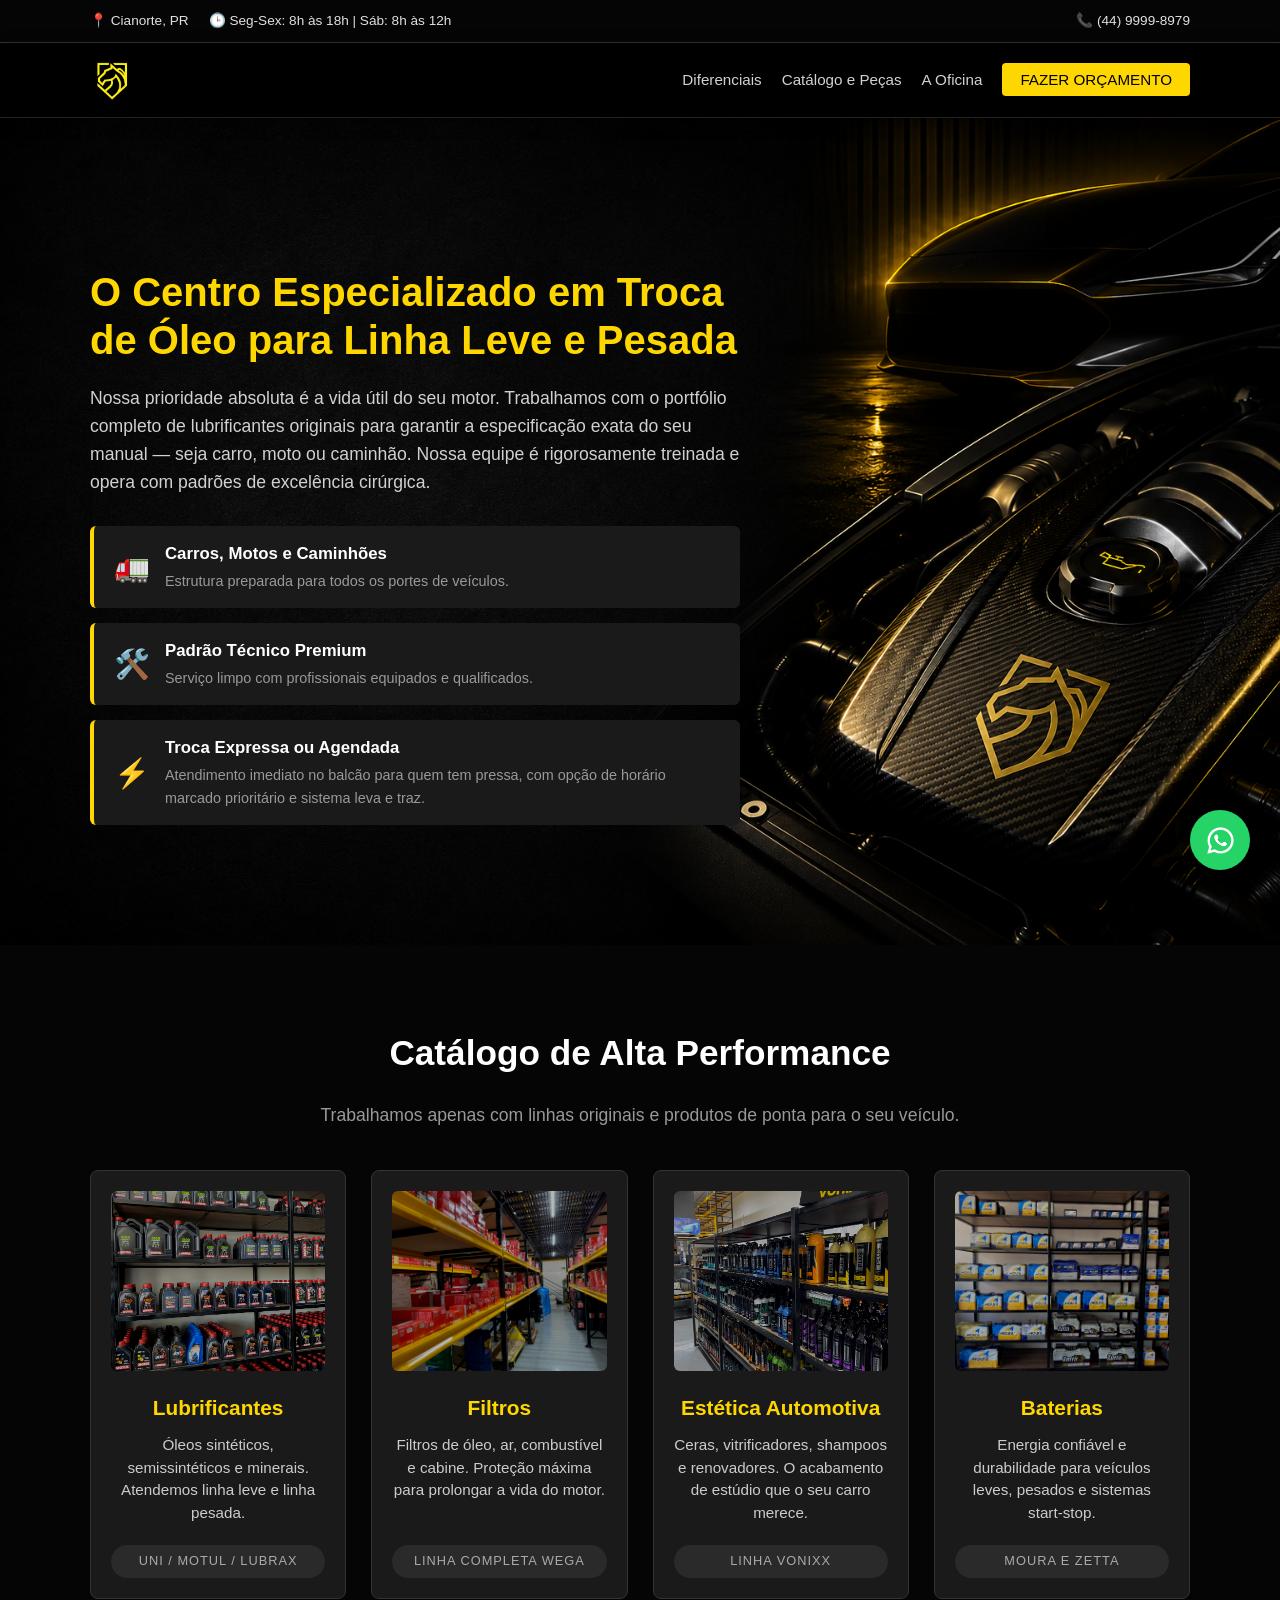
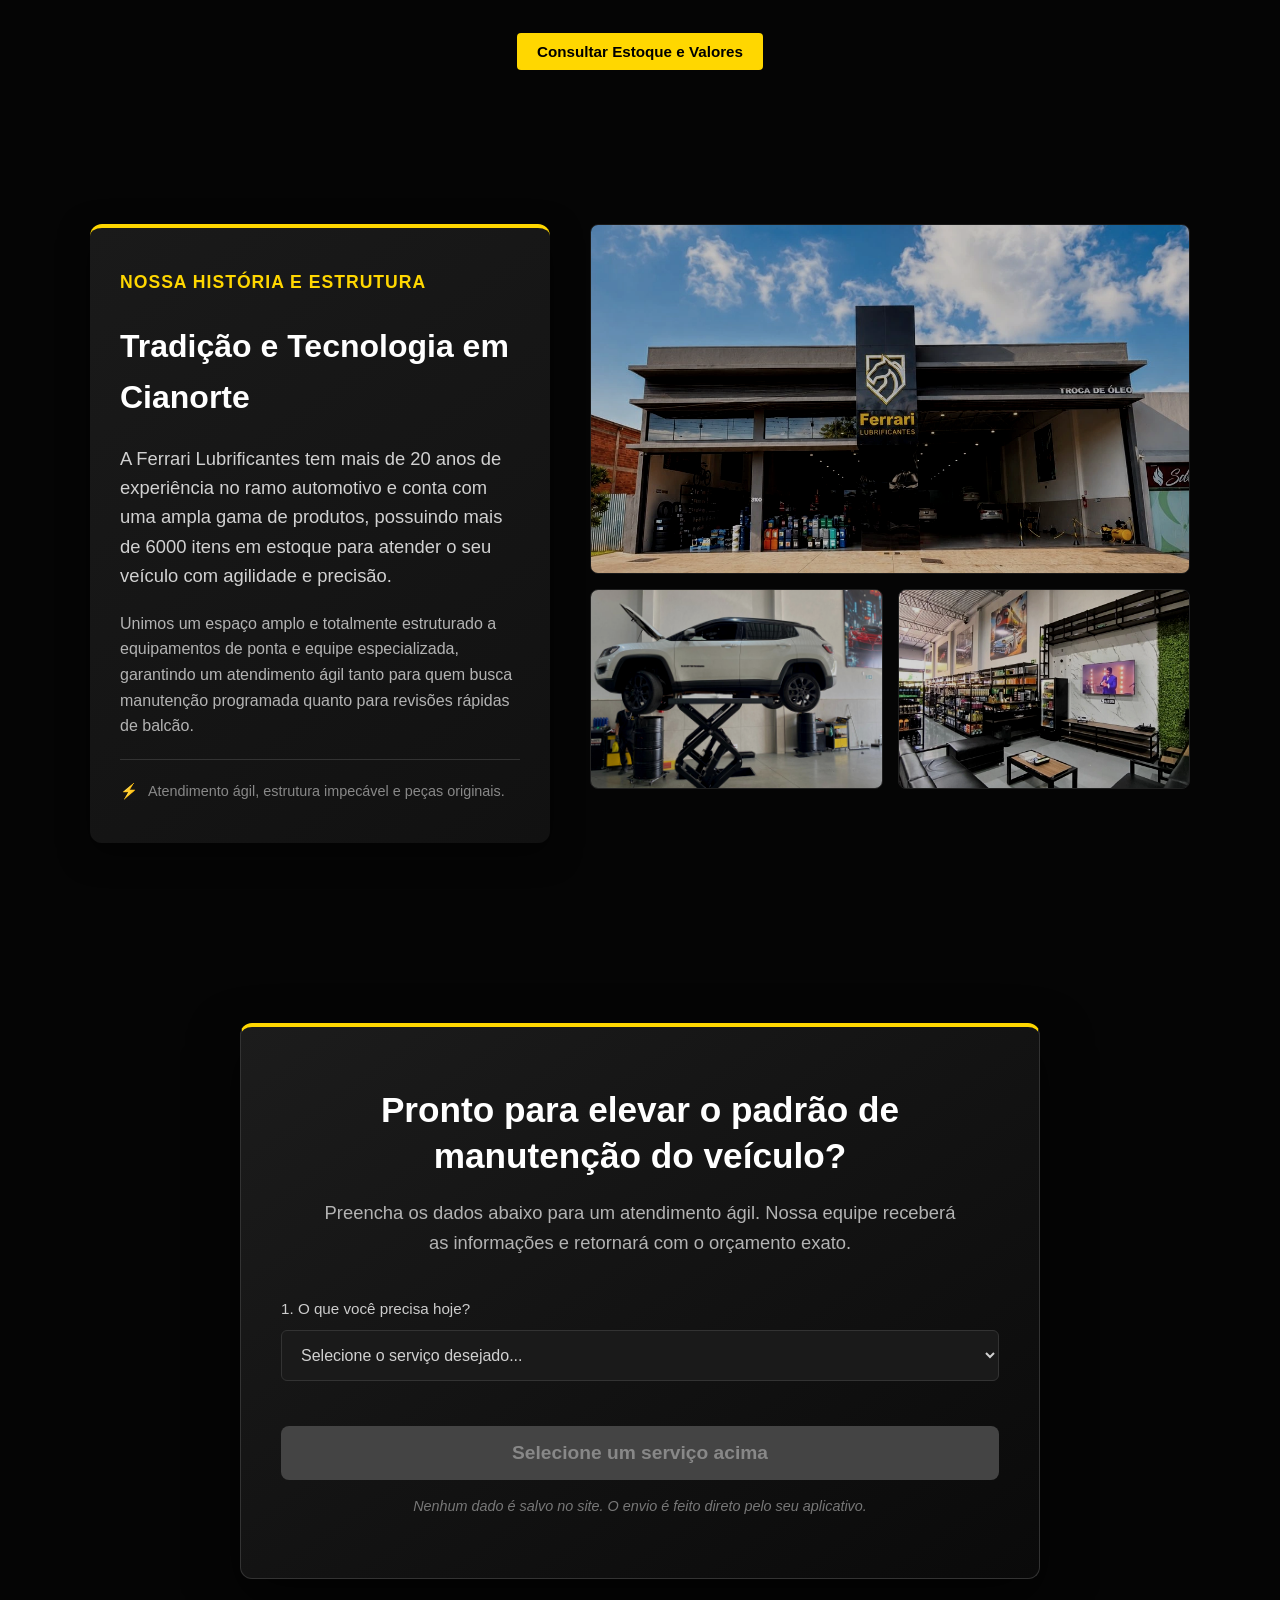
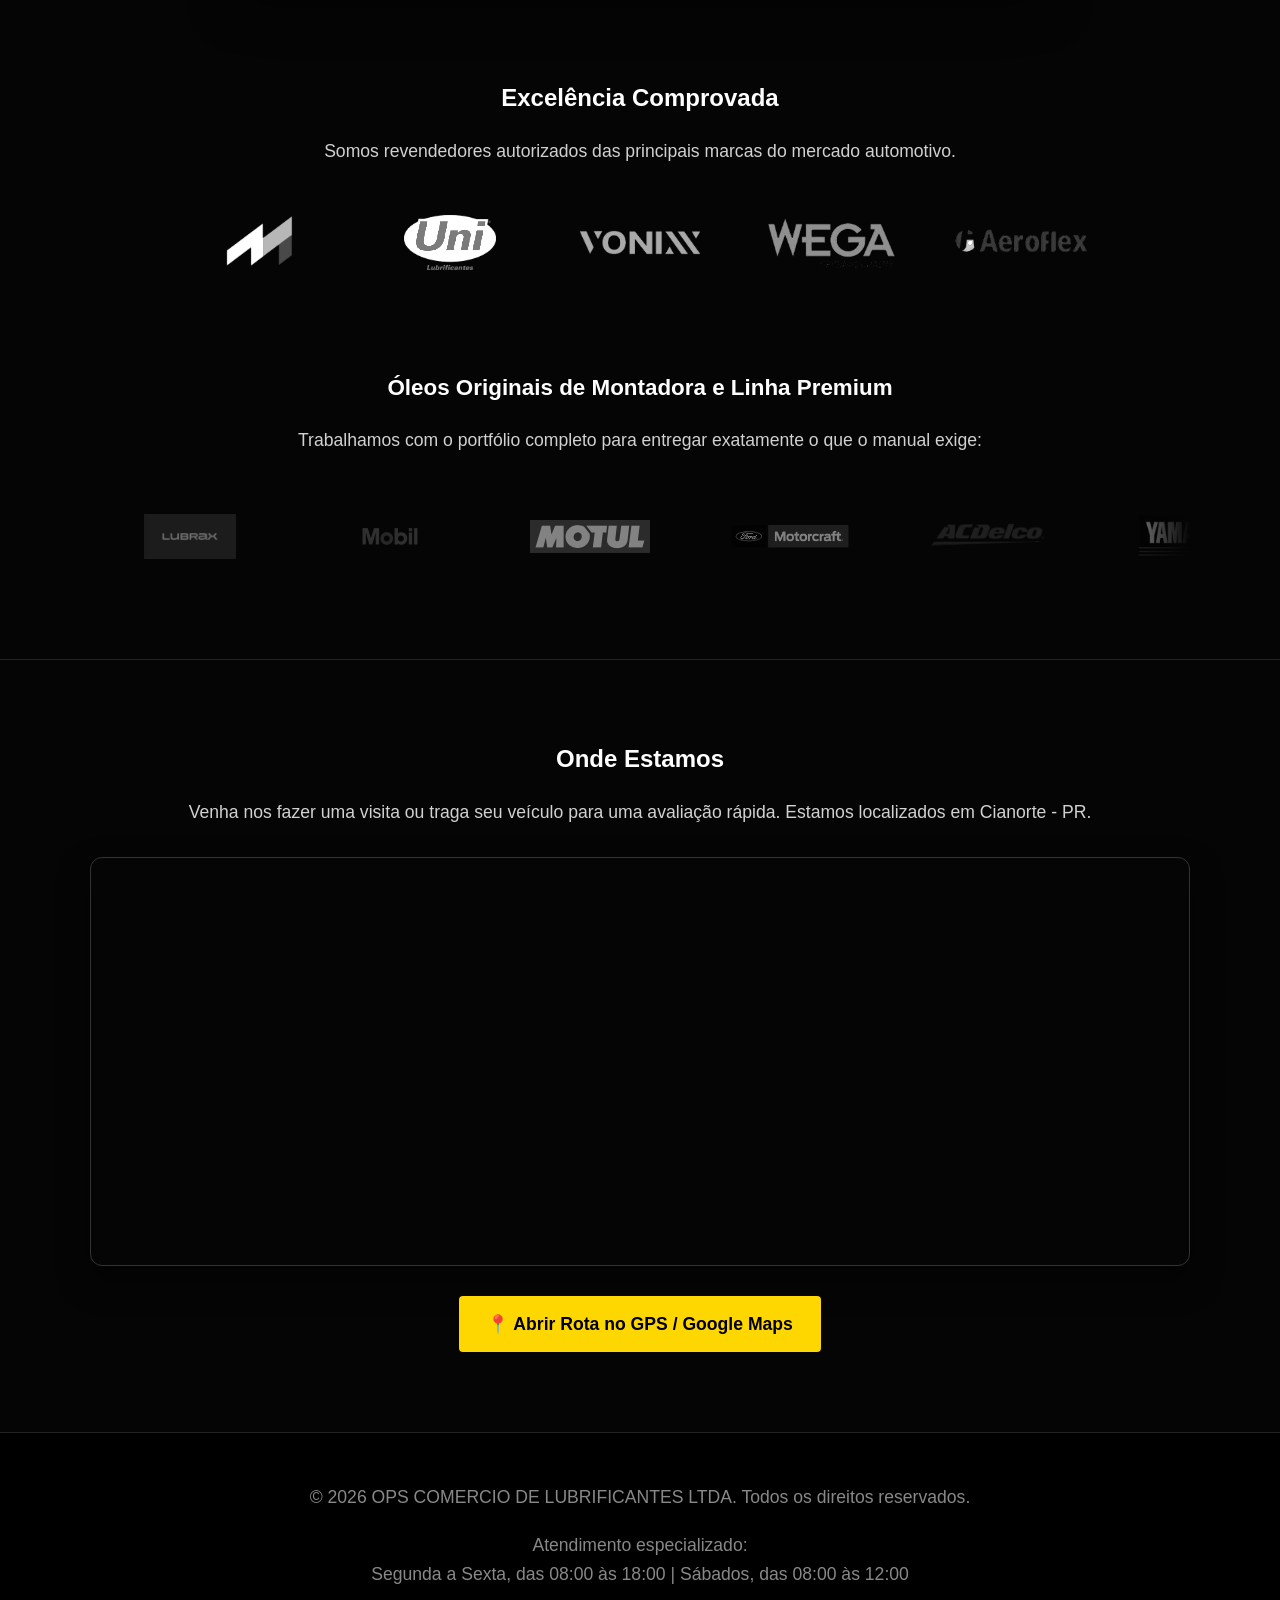
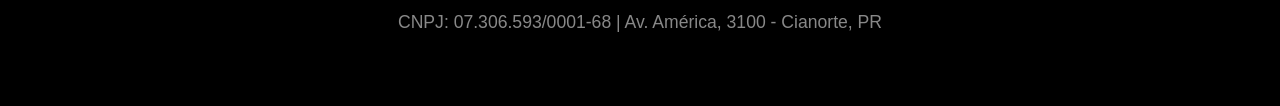
==== commit c7b149a7: "Add files via upload" ====
--- a/index.html
+++ b/index.html
@@ -3,7 +3,15 @@
 <head>
     <meta charset="UTF-8">
     <meta name="viewport" content="width=device-width, initial-scale=1.0">
+    
+    <!-- Otimização SEO (A vitrine do Google) -->
+    <meta name="description" content="A Ferrari Lubrificantes é o maior centro especializado em troca de óleo, baterias e estética automotiva de Cianorte-PR. Estrutura premium para carros, motos e caminhões.">
+    
     <title>Ferrari Lubrificantes | Autoridade em Peças e Produtos Automotivos</title>
+    
+    <!-- Favicon (O ícone que aparece na aba do navegador) -->
+    <link rel="icon" type="image/png" href="assets/icons/Logo-SF.PNG    ">
+    
     <link rel="stylesheet" href="css/style.css">
 </head>
 <body>
@@ -134,17 +142,106 @@
                     </div>
 
                     <div class="galeria-estrutura">
-                        <img src="assets/img/interno-loja.webp" alt="Interior da Ferrari Lubrificantes em Cianorte" class="foto-loja">
+                        <img src="assets/img/fachada-frente.webp" alt="Interior da Ferrari Lubrificantes em Cianorte" class="foto-loja">
                         <div class="fotos-menores">
                             <img src="assets/img/servico-elevador.webp" alt="Atendimento especializado no elevador" class="foto-loja">
-                            <img src="assets/img/fachada-frente.webp" alt="Detalhe da estrutura" class="foto-loja">
-                        </div>
-                    </div>
-                </div>
-            </div>
-        </section>
-
-        <!-- 4. MARCAS E CATÁLOGO (Integrado via layout à seção Sobre) -->
+                            <img src="assets/img/interno-loja.webp" alt="Detalhe da estrutura" class="foto-loja">
+                        </div>
+                    </div>
+                </div>
+            </div>
+        </section>
+
+        <!-- 4. ORÇAMENTO / WHATSAPP -->
+        <section id="orcamento" class="secao-site">
+            <div class="container">
+                <div class="cta-box">
+                    <h2>Pronto para elevar o padrão de manutenção do veículo?</h2>
+                    <p>Preencha os dados abaixo para um atendimento ágil. Nossa equipe receberá as informações e retornará com o orçamento exato.</p>
+                    
+                    <form id="form-orcamento" class="formulario-whatsapp">
+                        <div class="campo-wrapper" style="margin-bottom: 25px;">
+                            <label for="tipo-servico">1. O que você precisa hoje?</label>
+                            <select id="tipo-servico" required>
+                                <option value="" disabled selected>Selecione o serviço desejado...</option>
+                                <option value="Troca Simples">Troca Simples (Óleo + Filtro)</option>
+                                <option value="Troca Completa">Troca Completa (+ Filtros de Ar/Cabine)</option>
+                                <option value="Troca de Câmbio">Troca de Óleo do Câmbio</option>
+                                <option value="Radiador">Troca de Fluido do Radiador</option>
+                                <option value="Outros">Estética Automotiva / Pneus / Outros</option>
+                            </select>
+                        </div>
+
+                        <div id="bloco-dados-veiculo" class="escondido">
+                            <div class="form-grupo">
+                                <div class="campo-wrapper w-100">
+                                    <label for="veiculo-identificacao">Chassi (Opcional - Agiliza o atendimento)</label>
+                                    <input type="text" id="veiculo-identificacao" placeholder="Ex: 9BD111060T12345678">
+                                </div>
+                            </div>
+                            <div class="form-grupo">
+                                <div class="campo-wrapper">
+                                    <label for="veiculo-modelo">Modelo do Veículo</label>
+                                    <input type="text" id="veiculo-modelo" placeholder="Ex: Corolla, Hilux">
+                                </div>
+                                <div class="campo-wrapper">
+                                    <label for="veiculo-ano">Ano de Fabricação</label>
+                                    <input type="number" id="veiculo-ano" placeholder="Ex: 2020">
+                                </div>
+                            </div>
+                            <div class="form-grupo alinhamento-topo">
+                                <div class="coluna-dinamica campo-wrapper">
+                                    <label for="veiculo-motor">Motorização</label>
+                                    <select id="veiculo-motor">
+                                        <option value="" disabled selected>Selecione...</option>
+                                        <option value="1.0">1.0</option>
+                                        <option value="1.3">1.3</option>
+                                        <option value="1.4">1.4</option>
+                                        <option value="1.5">1.5</option>
+                                        <option value="1.6">1.6</option>
+                                        <option value="1.8">1.8</option>
+                                        <option value="2.0">2.0</option>
+                                        <option value="Outro">Acima de 2.0 / Outro</option>
+                                        <option value="Não sei informar">Não sei informar</option>
+                                    </select>
+                                    <input type="text" id="motor-outro" placeholder="Qual? Ex: 2.8" class="escondido" style="margin-top: 10px; width: 100%;">
+                                </div>
+                                <div class="coluna-dinamica campo-wrapper">
+                                    <label for="veiculo-combustivel">Combustível</label>
+                                    <select id="veiculo-combustivel">
+                                        <option value="" disabled selected>Selecione...</option>
+                                        <option value="Flex / Gasolina">Flex / Gasolina</option>
+                                        <option value="Diesel">Diesel</option>
+                                        <option value="Não sei informar">Não sei informar</option>
+                                    </select>
+                                </div>
+                            </div>
+                            <div class="form-grupo escondido" id="bloco-cambio">
+                                <div class="campo-wrapper w-100">
+                                    <label for="tipo-cambio">Tipo de Transmissão</label>
+                                    <select id="tipo-cambio">
+                                        <option value="" disabled selected>Selecione...</option>
+                                        <option value="Automática">Automática</option>
+                                        <option value="Manual">Manual</option>
+                                        <option value="Automatizada (DSG/Dualogic)">Automatizada (DSG/Dualogic)</option>
+                                    </select>
+                                </div>
+                            </div>
+                        </div>
+
+                        <div id="bloco-mensagem-direta" class="escondido">
+                            <p class="alerta-servico-simples">Para este serviço, não precisamos dos dados do carro agora. Clique abaixo para falar direto com nosso especialista.</p>
+                        </div>
+
+                        <button type="submit" class="btn-whatsapp-grande btn-form" id="btn-enviar-form" disabled>
+                            Selecione um serviço acima
+                        </button>
+                    </form>
+                    <span class="cta-microcopy">Nenhum dado é salvo no site. O envio é feito direto pelo seu aplicativo.</span>
+                </div>
+            </div>
+        </section>
+        <!-- 5. MARCAS E CATÁLOGO (Integrado via layout à seção Sobre) -->
         <section id="marcas" class="secao-site fundo-cinza textura-ruido" style="padding-top: 0; border-top: none;">
             <div class="container">
                 <h2 style="text-align: center;">Excelência Comprovada</h2>
@@ -186,96 +283,6 @@
             </div>
         </section>
 
-        <!-- 5. ORÇAMENTO / WHATSAPP -->
-        <section id="orcamento" class="secao-site">
-            <div class="container">
-                <div class="cta-box">
-                    <h2>Pronto para elevar o padrão de manutenção do veículo?</h2>
-                    <p>Preencha os dados abaixo para um atendimento ágil. Nossa equipe receberá as informações e retornará com o orçamento exato.</p>
-                    
-                    <form id="form-orcamento" class="formulario-whatsapp">
-                        <div class="campo-wrapper" style="margin-bottom: 25px;">
-                            <label for="tipo-servico">1. O que você precisa hoje?</label>
-                            <select id="tipo-servico" required>
-                                <option value="" disabled selected>Selecione o serviço desejado...</option>
-                                <option value="Troca Simples">Troca Simples (Óleo + Filtro)</option>
-                                <option value="Troca Completa">Troca Completa (+ Filtros de Ar/Cabine)</option>
-                                <option value="Troca de Câmbio">Troca de Óleo do Câmbio</option>
-                                <option value="Radiador">Troca de Fluido do Radiador</option>
-                                <option value="Outros">Estética Automotiva / Pneus / Outros</option>
-                            </select>
-                        </div>
-
-                        <div id="bloco-dados-veiculo" class="escondido">
-                            <div class="form-grupo">
-                                <div class="campo-wrapper w-100">
-                                    <label for="veiculo-identificacao">Chassi ou Placa (Opcional - Agiliza o atendimento)</label>
-                                    <input type="text" id="veiculo-identificacao" placeholder="Ex: ABC-1234">
-                                </div>
-                            </div>
-                            <div class="form-grupo">
-                                <div class="campo-wrapper">
-                                    <label for="veiculo-modelo">Modelo do Veículo</label>
-                                    <input type="text" id="veiculo-modelo" placeholder="Ex: Corolla, Hilux">
-                                </div>
-                                <div class="campo-wrapper">
-                                    <label for="veiculo-ano">Ano de Fabricação</label>
-                                    <input type="number" id="veiculo-ano" placeholder="Ex: 2020">
-                                </div>
-                            </div>
-                            <div class="form-grupo alinhamento-topo">
-                                <div class="coluna-dinamica campo-wrapper">
-                                    <label for="veiculo-motor">Motorização</label>
-                                    <select id="veiculo-motor">
-                                        <option value="" disabled selected>Selecione...</option>
-                                        <option value="1.0">1.0</option>
-                                        <option value="1.3">1.3</option>
-                                        <option value="1.4">1.4</option>
-                                        <option value="1.5">1.5</option>
-                                        <option value="1.6">1.6</option>
-                                        <option value="1.8">1.8</option>
-                                        <option value="2.0">2.0</option>
-                                        <option value="Outro">Acima de 2.0 / Outro</option>
-                                        <option value="Não sei informar">Não sei informar</option>
-                                    </select>
-                                    <input type="text" id="motor-outro" placeholder="Qual? Ex: 2.8" class="escondido" style="margin-top: 10px; width: 100%;">
-                                </div>
-                                <div class="coluna-dinamica campo-wrapper">
-                                    <label for="veiculo-combustivel">Combustível</label>
-                                    <select id="veiculo-combustivel">
-                                        <option value="" disabled selected>Selecione...</option>
-                                        <option value="Flex / Gasolina">Flex / Gasolina</option>
-                                        <option value="Diesel">Diesel</option>
-                                        <option value="Não sei informar">Não sei informar</option>
-                                    </select>
-                                </div>
-                            </div>
-                            <div class="form-grupo escondido" id="bloco-cambio">
-                                <div class="campo-wrapper w-100">
-                                    <label for="tipo-cambio">Tipo de Transmissão</label>
-                                    <select id="tipo-cambio">
-                                        <option value="" disabled selected>Selecione...</option>
-                                        <option value="Automática">Automática</option>
-                                        <option value="Manual">Manual</option>
-                                        <option value="Automatizada (DSG/Dualogic)">Automatizada (DSG/Dualogic)</option>
-                                    </select>
-                                </div>
-                            </div>
-                        </div>
-
-                        <div id="bloco-mensagem-direta" class="escondido">
-                            <p class="alerta-servico-simples">Para este serviço, não precisamos dos dados do carro agora. Clique abaixo para falar direto com nosso especialista.</p>
-                        </div>
-
-                        <button type="submit" class="btn-whatsapp-grande btn-form" id="btn-enviar-form" disabled>
-                            Selecione um serviço acima
-                        </button>
-                    </form>
-                    <span class="cta-microcopy">Nenhum dado é salvo no site. O envio é feito direto pelo seu aplicativo.</span>
-                </div>
-            </div>
-        </section>
-
         <!-- 6. LOCALIZAÇÃO / MAPA -->
         <section id="localizacao" class="secao-site" style="border-top: 1px solid #222;">
             <div class="container text-center">
--- a/css/style.css
+++ b/css/style.css
@@ -292,6 +292,13 @@
         flex-direction: column; 
         text-align: left;
     }
+    /* Ajuste exclusivo para a imagem de fundo no celular */
+    .hero-section {
+        /* Cria um degradê escuro (70% a 95% de opacidade) por cima da foto */
+        background-image: linear-gradient(to bottom, rgba(5, 5, 5, 0.7), rgba(5, 5, 5, 0.95)), url('../assets/img/imagem-hero.webp');
+        background-position: 80% center; /* Empurra o brilho do motor mais para a direita, tirando-o do centro do texto */
+        padding-top: 100px; /* Reduz o espaço excessivo no topo da tela do celular */
+    }
 }
 
 /* =========================================
@@ -467,9 +474,17 @@
     .grid-prova-social {
         flex-direction: column;
     }
+    
+    /* Quebra o bloqueio esquerdo e força os blocos a usarem 100% da tela */
+    .card-depoimento,
+    .galeria-estrutura {
+        width: 100%;
+    }
+
     .foto-loja {
         height: 200px;
     }
+    
     .fotos-menores img {
         height: 120px;
     }
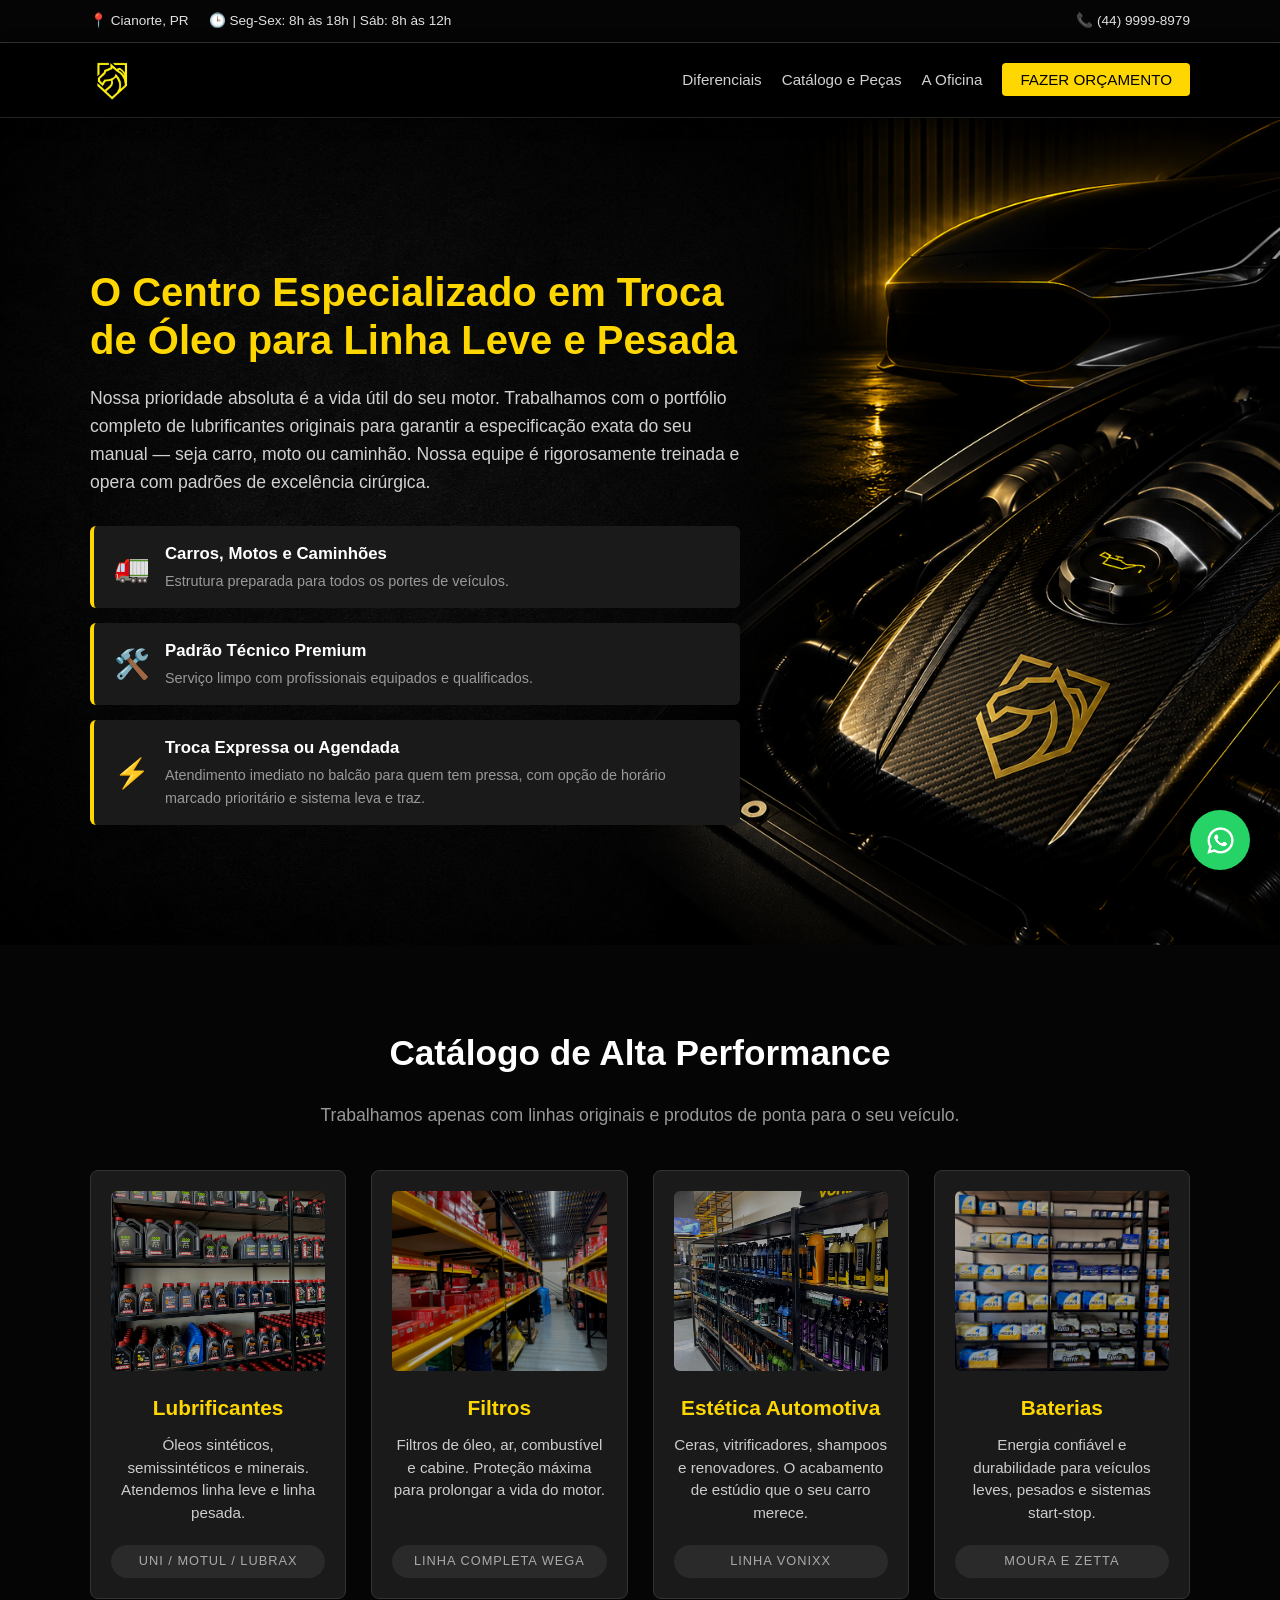
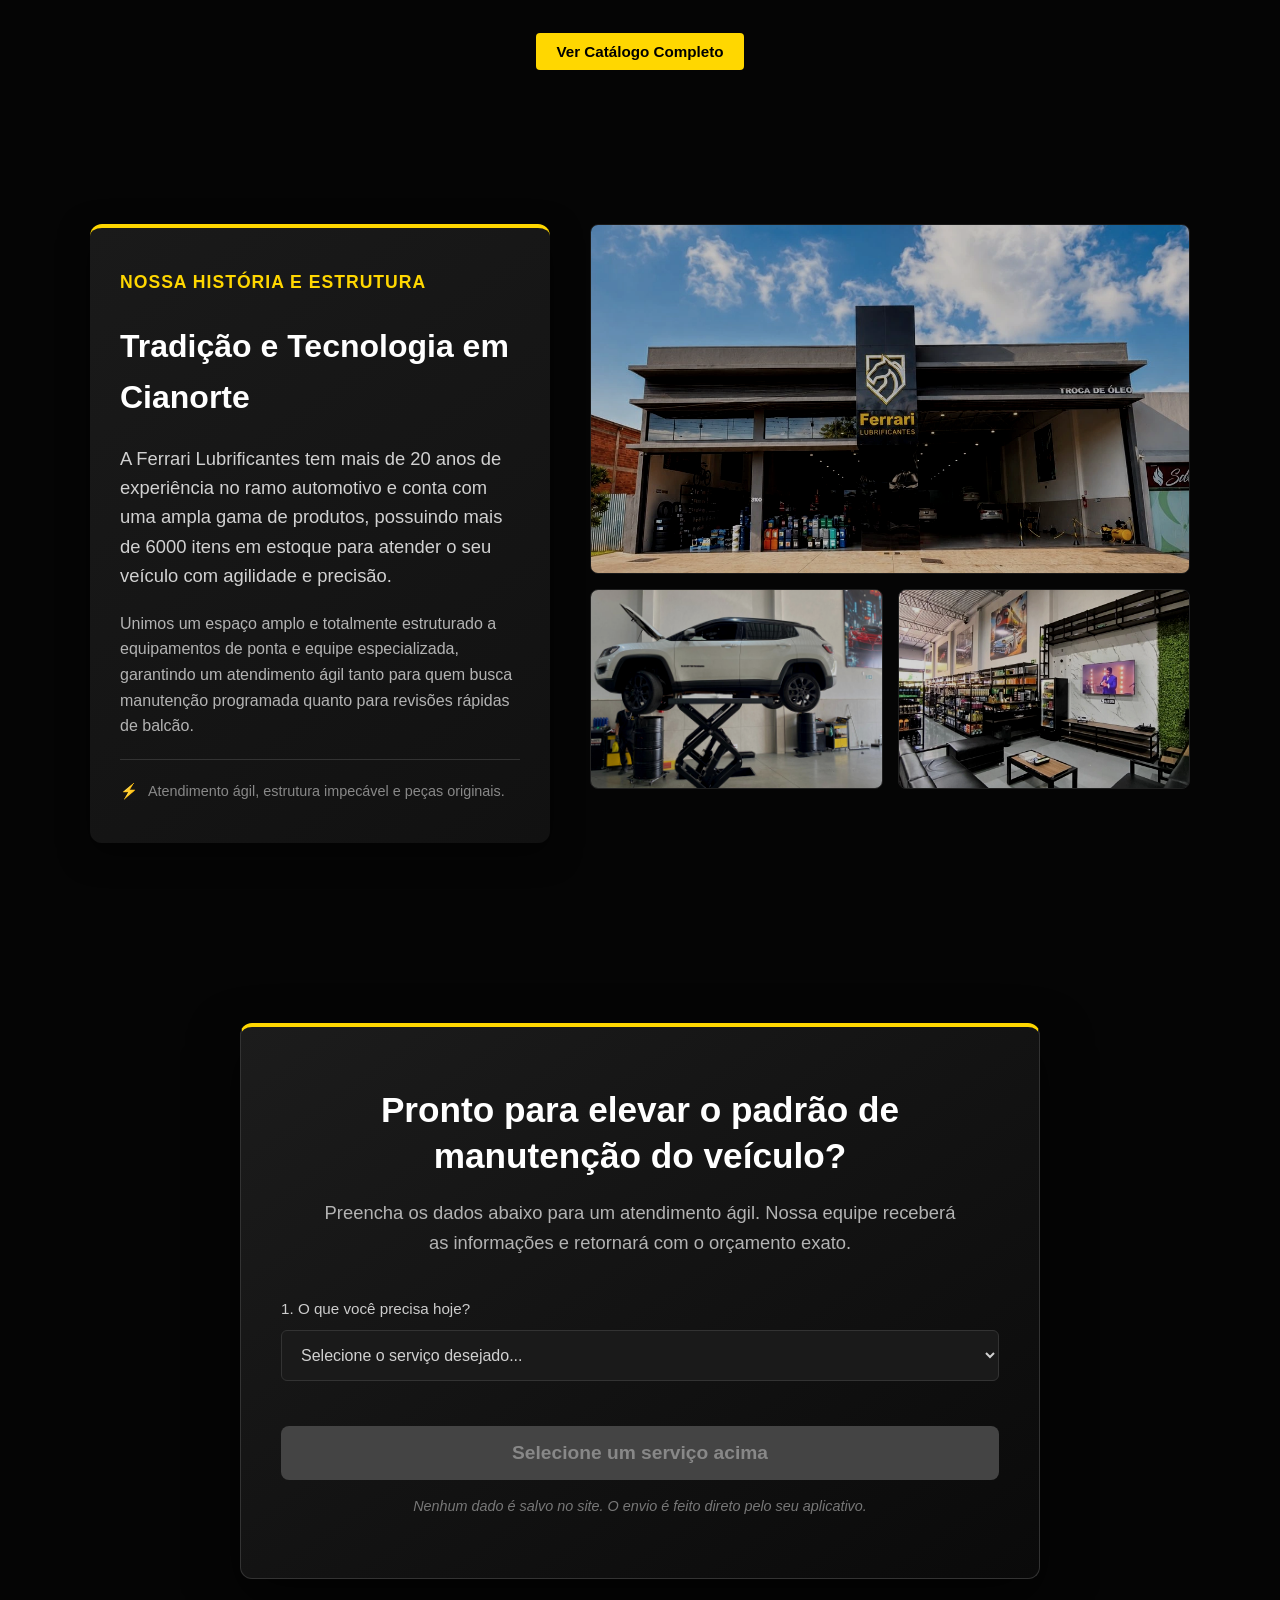
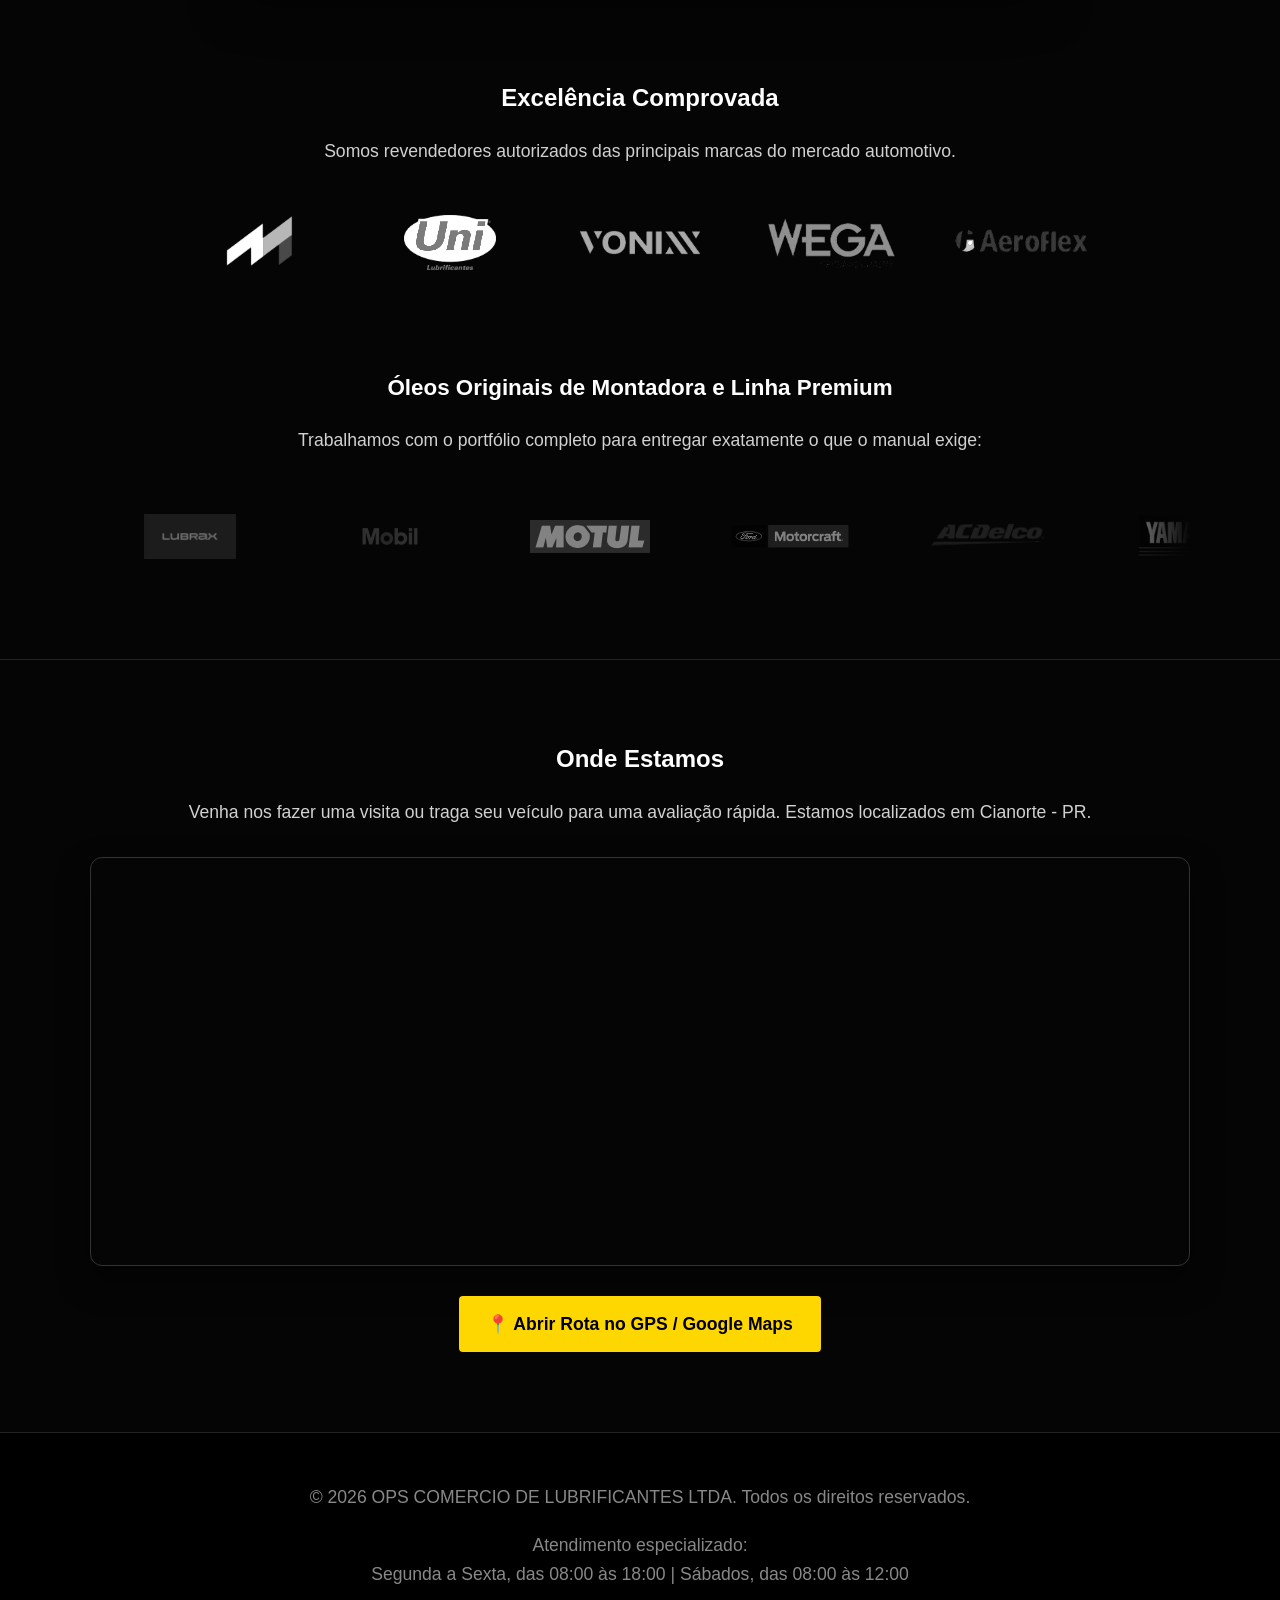
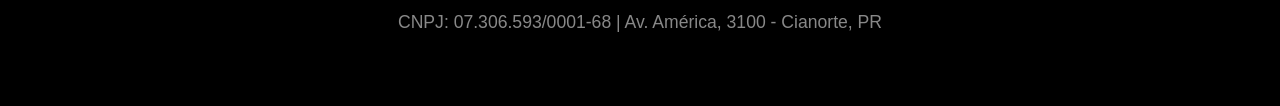
==== commit 74f40e93: "Add files via upload" ====
--- a/index.html
+++ b/index.html
@@ -36,7 +36,7 @@
             <nav class="menu-navegacao">
                 <ul style="display: flex; gap: 20px; align-items: center; list-style: none;">
                     <li><a href="#inicio">Diferenciais</a></li>
-                    <li><a href="#vitrine-produtos">Catálogo e Peças</a></li>
+                    <li><a href="catalogo.html">Catálogo e Peças</a></li>
                     <li><a href="#sobre">A Oficina</a></li>
                     <li><a href="#orcamento" class="btn-header-destaque">Fazer Orçamento</a></li>
                 </ul>
@@ -118,7 +118,7 @@
                     </div>
                 </div>
                 <div class="text-center" style="margin-top: 40px;">
-                    <a href="#orcamento" class="btn-orcamento-topo">Consultar Estoque e Valores</a>
+                    <a href="catalogo.html" class="btn-orcamento-topo">Ver Catálogo Completo</a>
                 </div>
             </div>
         </section>
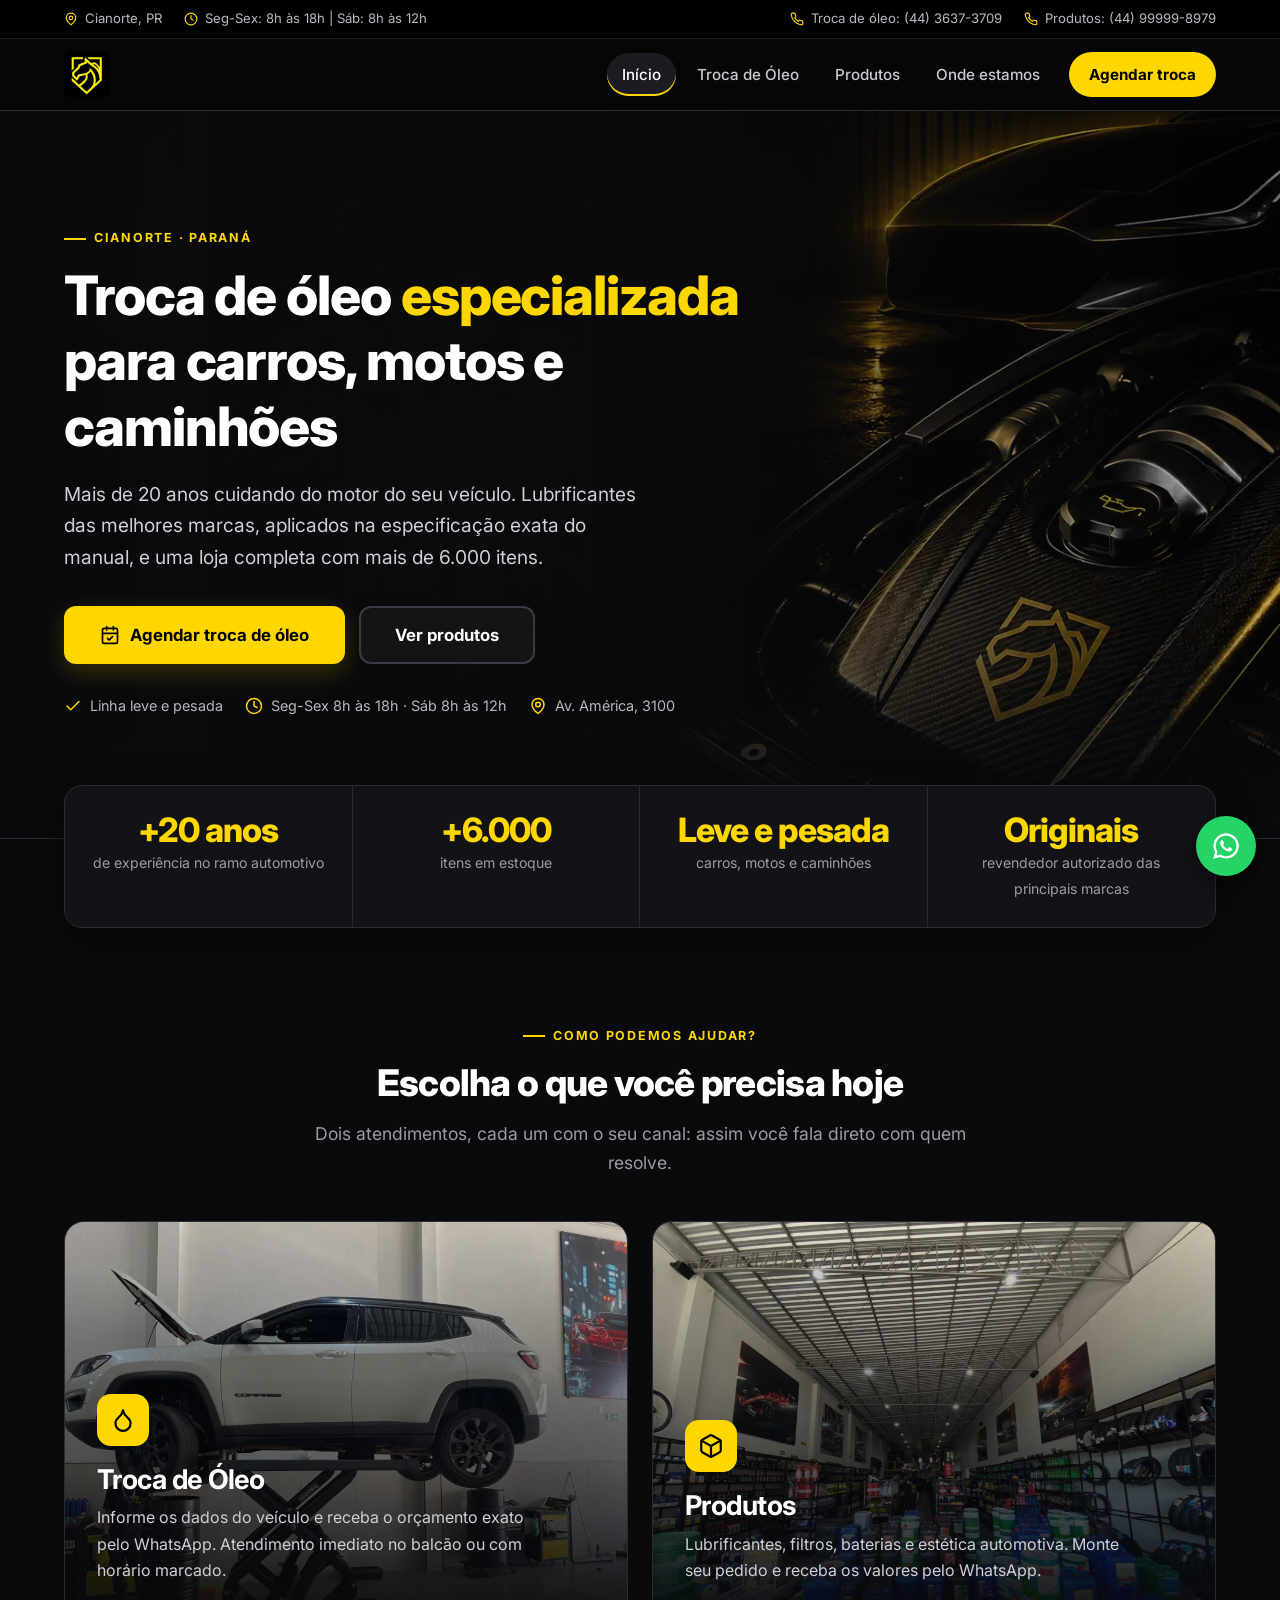
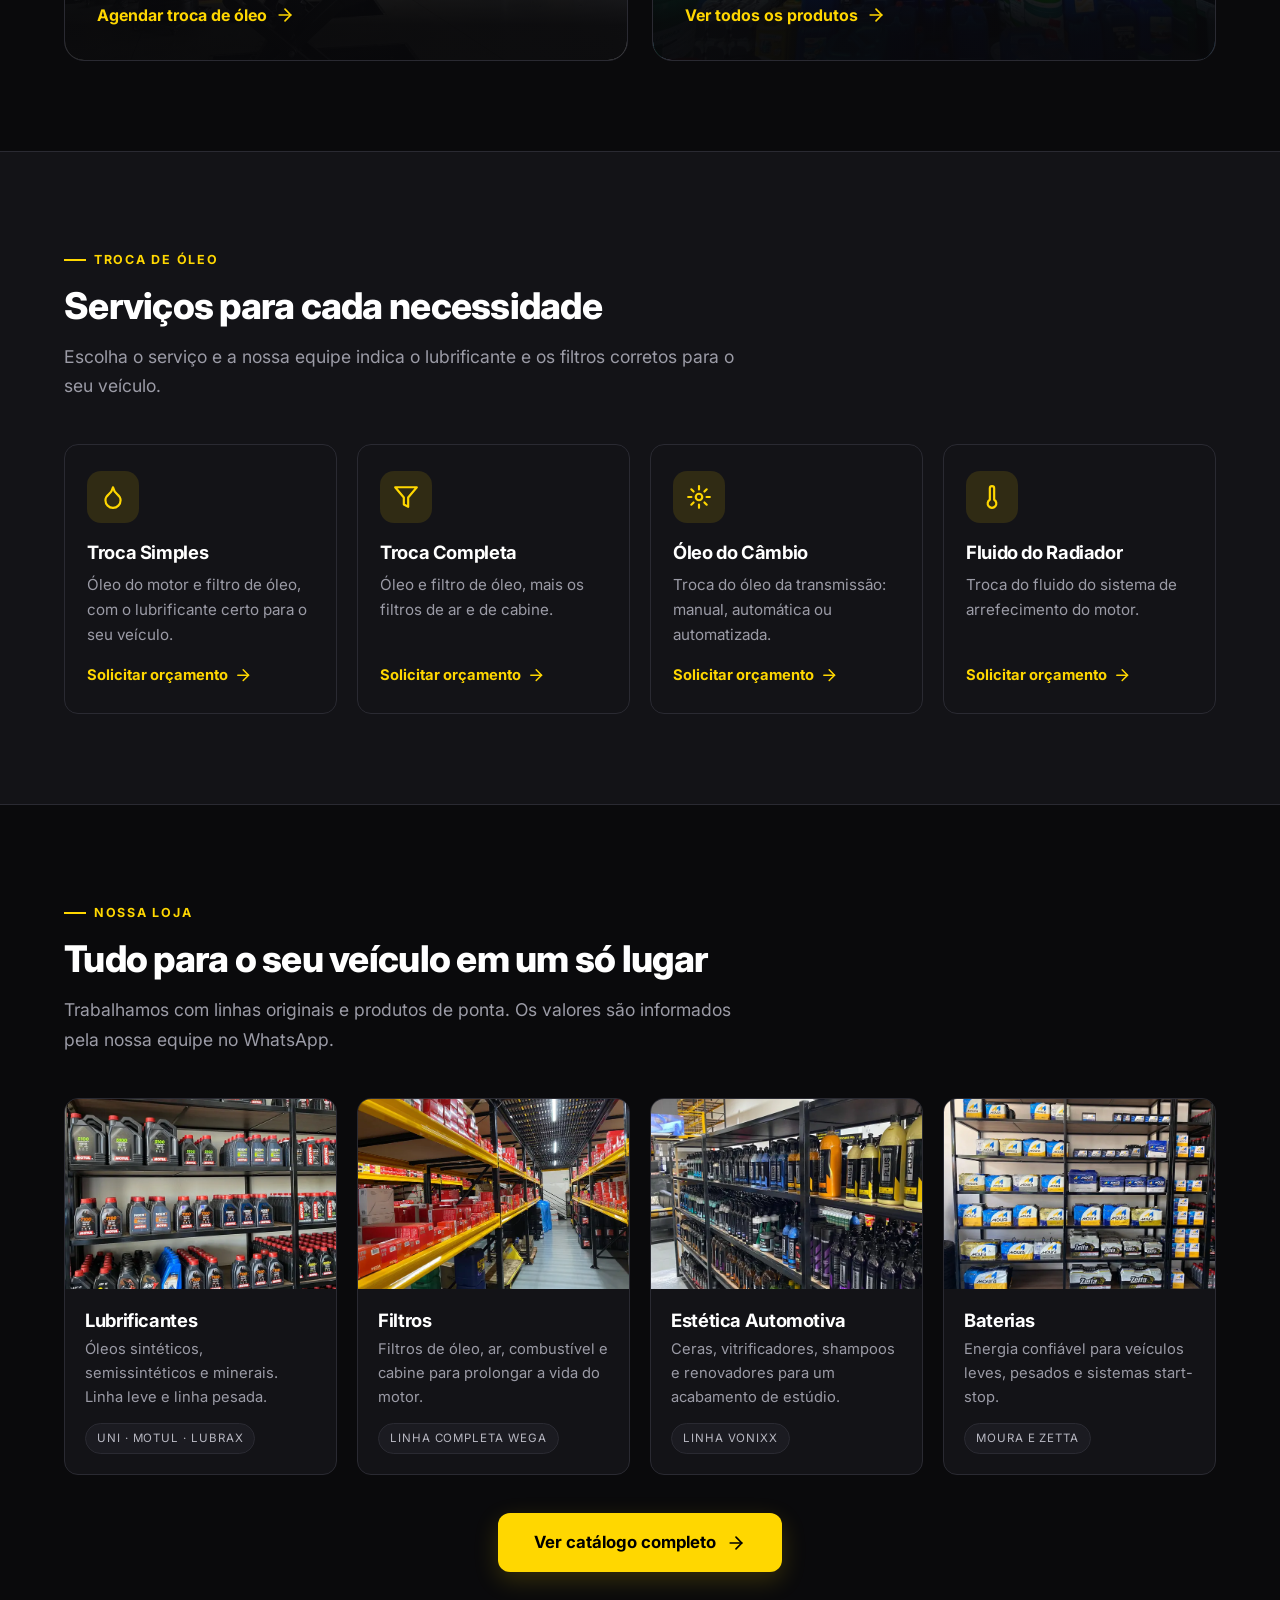
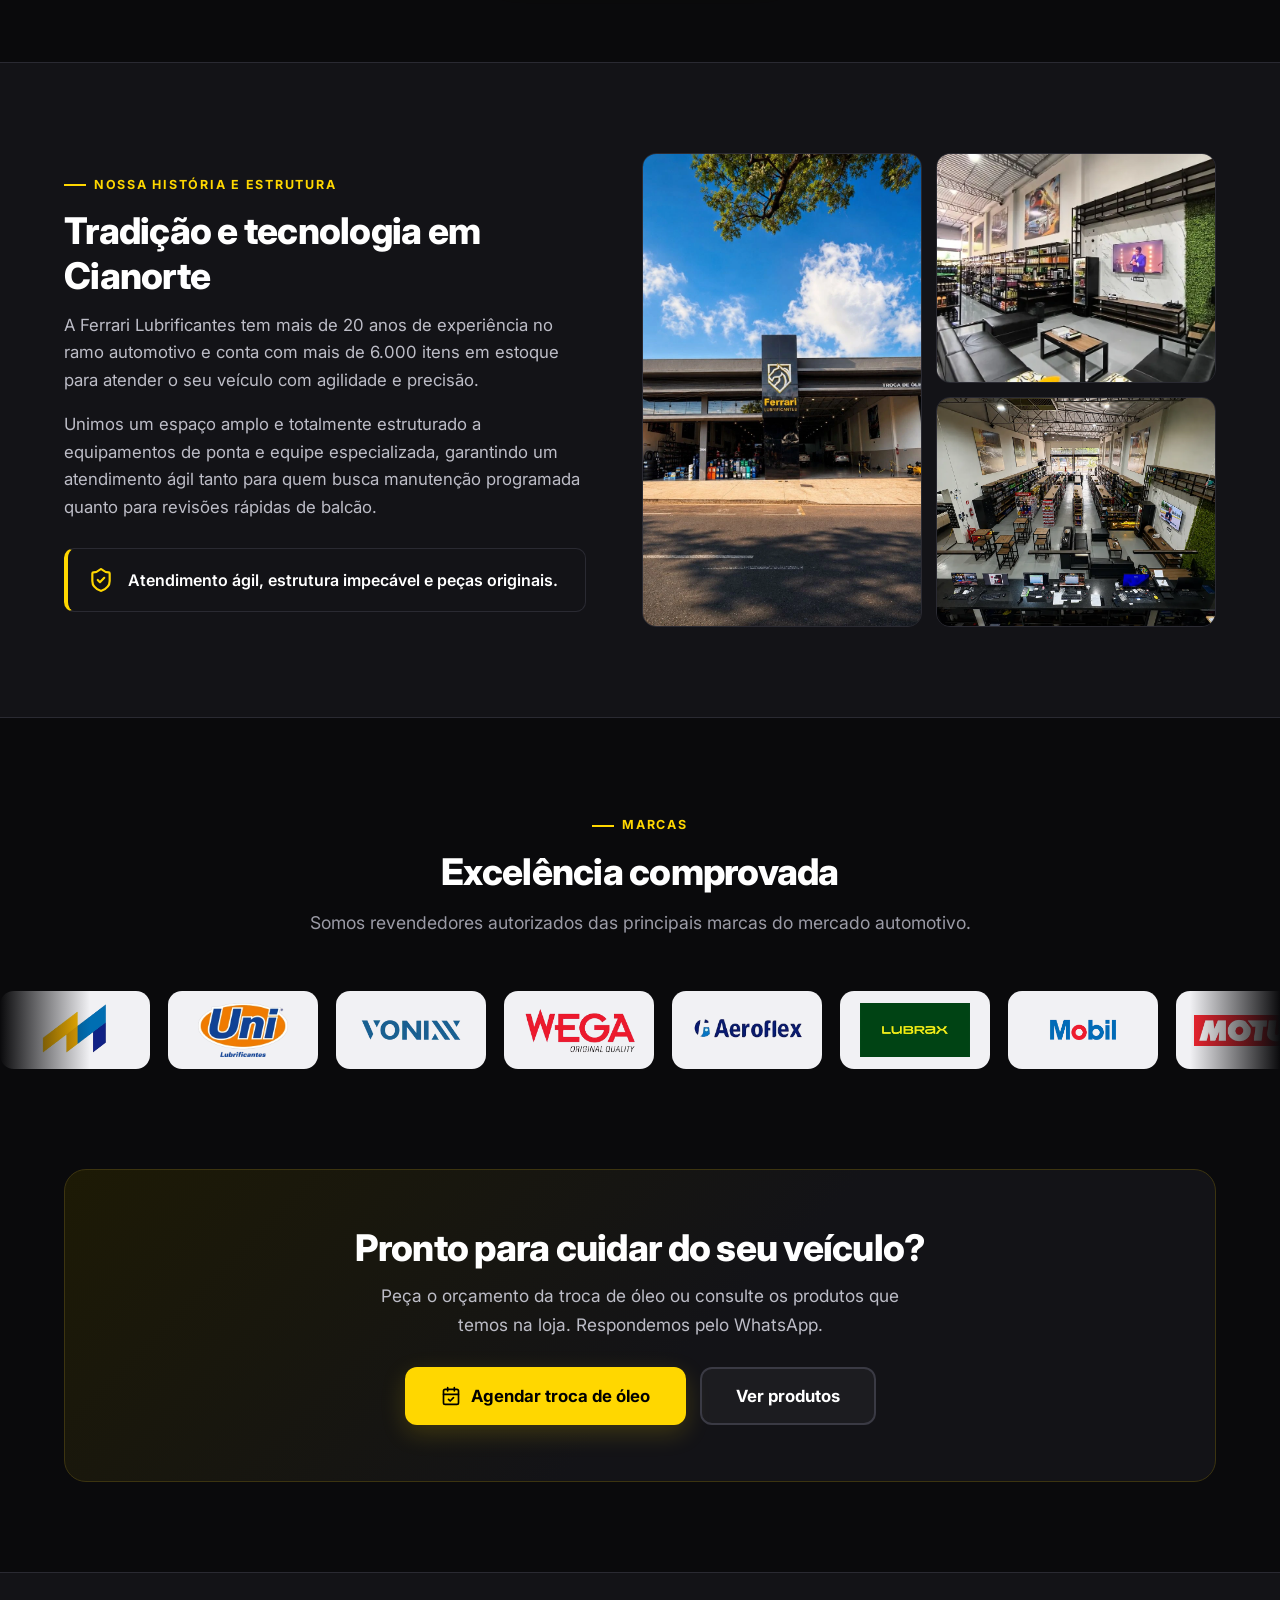
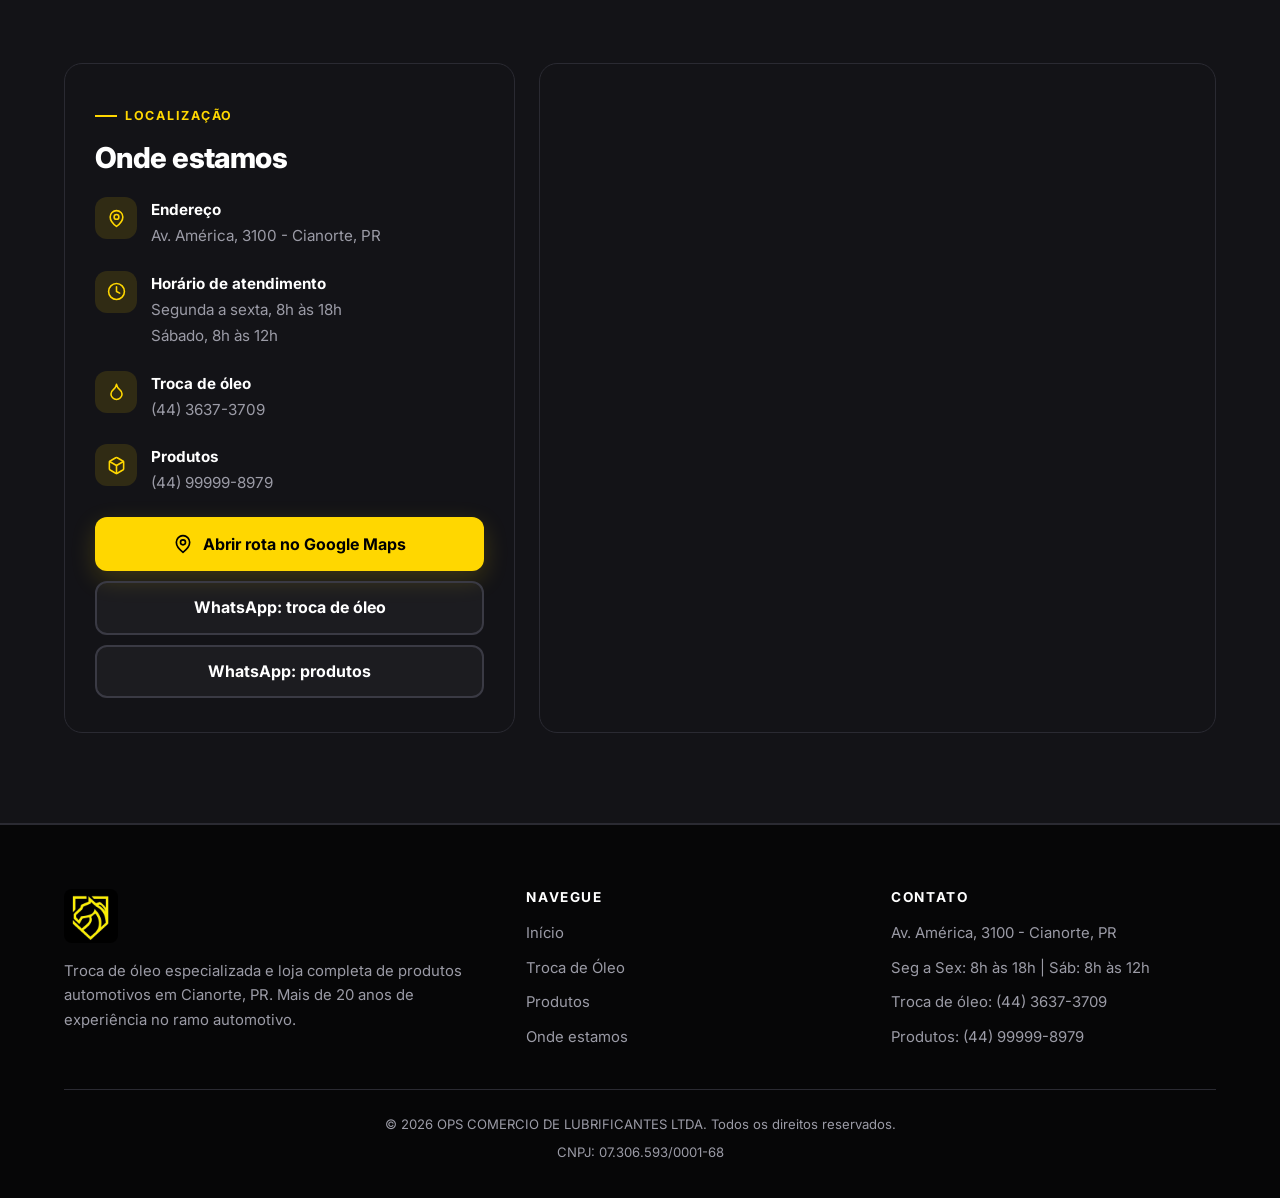
==== commit e3e6a527: "Add files via upload" ====
--- a/index.html
+++ b/index.html
@@ -1,328 +1,392 @@
-<!DOCTYPE html>
-<html lang="pt-BR">
-<head>
-    <meta charset="UTF-8">
-    <meta name="viewport" content="width=device-width, initial-scale=1.0">
-    
-    <!-- Otimização SEO (A vitrine do Google) -->
-    <meta name="description" content="A Ferrari Lubrificantes é o maior centro especializado em troca de óleo, baterias e estética automotiva de Cianorte-PR. Estrutura premium para carros, motos e caminhões.">
-    
-    <title>Ferrari Lubrificantes | Autoridade em Peças e Produtos Automotivos</title>
-    
-    <!-- Favicon (O ícone que aparece na aba do navegador) -->
-    <link rel="icon" type="image/png" href="assets/icons/Logo-SF.PNG    ">
-    
-    <link rel="stylesheet" href="css/style.css">
-</head>
-<body>
-    <!-- TOP BAR -->
-    <div class="topbar">
-        <div class="container container-topbar">
-            <div class="topbar-info">
-                <span>📍 Cianorte, PR</span>
-                <span>🕒 Seg-Sex: 8h às 18h | Sáb: 8h às 12h</span>
-            </div>
-            <div class="topbar-contato">
-                <span>📞 (44) 9999-8979</span>
-            </div>
-        </div>
-    </div>
-
-    <!-- CABEÇALHO PRINCIPAL -->
-    <header id="cabecalho">
-        <div class="container-header">
-            <img src="assets/icons/logo-empresa.jpg" alt="Logo da Empresa" class="logo">
-            
-            <nav class="menu-navegacao">
-                <ul style="display: flex; gap: 20px; align-items: center; list-style: none;">
-                    <li><a href="#inicio">Diferenciais</a></li>
-                    <li><a href="catalogo.html">Catálogo e Peças</a></li>
-                    <li><a href="#sobre">A Oficina</a></li>
-                    <li><a href="#orcamento" class="btn-header-destaque">Fazer Orçamento</a></li>
-                </ul>
-            </nav>
-            <a href="#orcamento" class="btn-mobile-orcamento">Orçamento Rápido</a>
-        </div>
-    </header>
-
-    <main>
-        <!-- 1. HERO (APRESENTAÇÃO) -->
-        <section id="inicio" class="secao-site hero-section">
-            <div class="container hero-container">
-                <div class="hero-texto">
-                    <h1>O Centro Especializado em Troca de Óleo para Linha Leve e Pesada</h1>
-                    <p>Nossa prioridade absoluta é a vida útil do seu motor. Trabalhamos com o portfólio completo de lubrificantes originais para garantir a especificação exata do seu manual — seja carro, moto ou caminhão. Nossa equipe é rigorosamente treinada e opera com padrões de excelência cirúrgica.</p>
-                    
-                    <div class="diferenciais-grid">
-                        <div class="diferencial-card">
-                            <span class="icone-amarelo">🚛</span>
-                            <div>
-                                <h4>Carros, Motos e Caminhões</h4>
-                                <p>Estrutura preparada para todos os portes de veículos.</p>
-                            </div>
-                        </div>
-                        <div class="diferencial-card">
-                            <span class="icone-amarelo">🛠️</span>
-                            <div>
-                                <h4>Padrão Técnico Premium</h4>
-                                <p>Serviço limpo com profissionais equipados e qualificados.</p>
-                            </div>
-                        </div>
-                        <div class="diferencial-card">
-                            <span class="icone-amarelo">⚡</span>
-                            <div>
-                                <h4>Troca Expressa ou Agendada</h4>
-                                <p>Atendimento imediato no balcão para quem tem pressa, com opção de horário marcado prioritário e sistema leva e traz.</p>
-                            </div>
-                        </div>
-                    </div>
-                </div>
-            </div>
-        </section>
-
-        <!-- 2. VITRINE DE PRODUTOS -->
-        <section id="vitrine-produtos" class="secao-site">
-            <div class="container">
-                <div class="cabecalho-secao text-center" style="margin-bottom: 40px;">
-                    <h2 style="font-size: 2.2rem; color: var(--cor-titulos);">Catálogo de Alta Performance</h2>
-                    <p style="color: #999; font-size: 1.1rem;">Trabalhamos apenas com linhas originais e produtos de ponta para o seu veículo.</p>
-                </div>
-
-                <div class="grid-vitrine">
-                    <div class="card-produto">
-                        <img src="assets/img/vitrine-motul.webp" alt="Estante de Óleos Motul" class="imagem-produto">
-                        <h3>Lubrificantes</h3>
-                        <p>Óleos sintéticos, semissintéticos e minerais. Atendemos linha leve e linha pesada.</p>
-                        <span class="marcas-destaque">UNI / Motul / Lubrax</span>
-                    </div>
-
-                    <div class="card-produto">
-                        <img src="assets/img/vitrine-wega.webp" alt="Estoque de Filtros Wega" class="imagem-produto">
-                        <h3>Filtros</h3>
-                        <p>Filtros de óleo, ar, combustível e cabine. Proteção máxima para prolongar a vida do motor.</p>
-                        <span class="marcas-destaque">Linha Completa Wega</span>
-                    </div>
-
-                    <div class="card-produto">
-                        <img src="assets/img/vitrine-vonixx.webp" alt="Produtos de Estética Vonixx" class="imagem-produto">
-                        <h3>Estética Automotiva</h3>
-                        <p>Ceras, vitrificadores, shampoos e renovadores. O acabamento de estúdio que o seu carro merece.</p>
-                        <span class="marcas-destaque">Linha Vonixx</span>
-                    </div>
-
-                    <div class="card-produto">
-                        <img src="assets/img/vitrine-moura.webp" alt="Baterias Moura e Zetta" class="imagem-produto">
-                        <h3>Baterias</h3>
-                        <p>Energia confiável e durabilidade para veículos leves, pesados e sistemas start-stop.</p>
-                        <span class="marcas-destaque">Moura e Zetta</span>
-                    </div>
-                </div>
-                <div class="text-center" style="margin-top: 40px;">
-                    <a href="catalogo.html" class="btn-orcamento-topo">Ver Catálogo Completo</a>
-                </div>
-            </div>
-        </section>
-
-        <!-- 3. SOBRE NÓS E ESTRUTURA -->
-        <section id="sobre" class="secao-site fundo-cinza">
-            <div class="container">
-                <div class="grid-prova-social alinhamento-topo">
-                    <div class="card-depoimento" style="border-top-color: var(--cor-destaque);">
-                        <span class="autor-depoimento" style="font-size: 1.1rem; text-transform: uppercase; letter-spacing: 1px;">Nossa História e Estrutura</span>
-                        <h2 style="color: var(--cor-titulos); font-size: 2rem; margin-bottom: 20px;">Tradição e Tecnologia em Cianorte</h2>
-                        <p class="texto-depoimento" style="font-style: normal; color: #d1d1d1;">
-                            A Ferrari Lubrificantes tem mais de 20 anos de experiência no ramo automotivo e conta com uma ampla gama de produtos, possuindo mais de 6000 itens em estoque para atender o seu veículo com agilidade e precisão.
-                        </p>
-                        <p class="texto-depoimento" style="font-style: normal; color: #b3b3b3; font-size: 1rem;">
-                            Unimos um espaço amplo e totalmente estruturado a equipamentos de ponta e equipe especializada, garantindo um atendimento ágil tanto para quem busca manutenção programada quanto para revisões rápidas de balcão.
-                        </p>
-                        <div class="selo-garantia">
-                            <span>⚡</span> Atendimento ágil, estrutura impecável e peças originais.
-                        </div>
-                    </div>
-
-                    <div class="galeria-estrutura">
-                        <img src="assets/img/fachada-frente.webp" alt="Interior da Ferrari Lubrificantes em Cianorte" class="foto-loja">
-                        <div class="fotos-menores">
-                            <img src="assets/img/servico-elevador.webp" alt="Atendimento especializado no elevador" class="foto-loja">
-                            <img src="assets/img/interno-loja.webp" alt="Detalhe da estrutura" class="foto-loja">
-                        </div>
-                    </div>
-                </div>
-            </div>
-        </section>
-
-        <!-- 4. ORÇAMENTO / WHATSAPP -->
-        <section id="orcamento" class="secao-site">
-            <div class="container">
-                <div class="cta-box">
-                    <h2>Pronto para elevar o padrão de manutenção do veículo?</h2>
-                    <p>Preencha os dados abaixo para um atendimento ágil. Nossa equipe receberá as informações e retornará com o orçamento exato.</p>
-                    
-                    <form id="form-orcamento" class="formulario-whatsapp">
-                        <div class="campo-wrapper" style="margin-bottom: 25px;">
-                            <label for="tipo-servico">1. O que você precisa hoje?</label>
-                            <select id="tipo-servico" required>
-                                <option value="" disabled selected>Selecione o serviço desejado...</option>
-                                <option value="Troca Simples">Troca Simples (Óleo + Filtro)</option>
-                                <option value="Troca Completa">Troca Completa (+ Filtros de Ar/Cabine)</option>
-                                <option value="Troca de Câmbio">Troca de Óleo do Câmbio</option>
-                                <option value="Radiador">Troca de Fluido do Radiador</option>
-                                <option value="Outros">Estética Automotiva / Pneus / Outros</option>
-                            </select>
-                        </div>
-
-                        <div id="bloco-dados-veiculo" class="escondido">
-                            <div class="form-grupo">
-                                <div class="campo-wrapper w-100">
-                                    <label for="veiculo-identificacao">Chassi (Opcional - Agiliza o atendimento)</label>
-                                    <input type="text" id="veiculo-identificacao" placeholder="Ex: 9BD111060T12345678">
-                                </div>
-                            </div>
-                            <div class="form-grupo">
-                                <div class="campo-wrapper">
-                                    <label for="veiculo-modelo">Modelo do Veículo</label>
-                                    <input type="text" id="veiculo-modelo" placeholder="Ex: Corolla, Hilux">
-                                </div>
-                                <div class="campo-wrapper">
-                                    <label for="veiculo-ano">Ano de Fabricação</label>
-                                    <input type="number" id="veiculo-ano" placeholder="Ex: 2020">
-                                </div>
-                            </div>
-                            <div class="form-grupo alinhamento-topo">
-                                <div class="coluna-dinamica campo-wrapper">
-                                    <label for="veiculo-motor">Motorização</label>
-                                    <select id="veiculo-motor">
-                                        <option value="" disabled selected>Selecione...</option>
-                                        <option value="1.0">1.0</option>
-                                        <option value="1.3">1.3</option>
-                                        <option value="1.4">1.4</option>
-                                        <option value="1.5">1.5</option>
-                                        <option value="1.6">1.6</option>
-                                        <option value="1.8">1.8</option>
-                                        <option value="2.0">2.0</option>
-                                        <option value="Outro">Acima de 2.0 / Outro</option>
-                                        <option value="Não sei informar">Não sei informar</option>
-                                    </select>
-                                    <input type="text" id="motor-outro" placeholder="Qual? Ex: 2.8" class="escondido" style="margin-top: 10px; width: 100%;">
-                                </div>
-                                <div class="coluna-dinamica campo-wrapper">
-                                    <label for="veiculo-combustivel">Combustível</label>
-                                    <select id="veiculo-combustivel">
-                                        <option value="" disabled selected>Selecione...</option>
-                                        <option value="Flex / Gasolina">Flex / Gasolina</option>
-                                        <option value="Diesel">Diesel</option>
-                                        <option value="Não sei informar">Não sei informar</option>
-                                    </select>
-                                </div>
-                            </div>
-                            <div class="form-grupo escondido" id="bloco-cambio">
-                                <div class="campo-wrapper w-100">
-                                    <label for="tipo-cambio">Tipo de Transmissão</label>
-                                    <select id="tipo-cambio">
-                                        <option value="" disabled selected>Selecione...</option>
-                                        <option value="Automática">Automática</option>
-                                        <option value="Manual">Manual</option>
-                                        <option value="Automatizada (DSG/Dualogic)">Automatizada (DSG/Dualogic)</option>
-                                    </select>
-                                </div>
-                            </div>
-                        </div>
-
-                        <div id="bloco-mensagem-direta" class="escondido">
-                            <p class="alerta-servico-simples">Para este serviço, não precisamos dos dados do carro agora. Clique abaixo para falar direto com nosso especialista.</p>
-                        </div>
-
-                        <button type="submit" class="btn-whatsapp-grande btn-form" id="btn-enviar-form" disabled>
-                            Selecione um serviço acima
-                        </button>
-                    </form>
-                    <span class="cta-microcopy">Nenhum dado é salvo no site. O envio é feito direto pelo seu aplicativo.</span>
-                </div>
-            </div>
-        </section>
-        <!-- 5. MARCAS E CATÁLOGO (Integrado via layout à seção Sobre) -->
-        <section id="marcas" class="secao-site fundo-cinza textura-ruido" style="padding-top: 0; border-top: none;">
-            <div class="container">
-                <h2 style="text-align: center;">Excelência Comprovada</h2>
-                <p style="text-align: center; margin-bottom: 50px;">Somos revendedores autorizados das principais marcas do mercado automotivo.</p>
-                
-                <div class="grid-marcas">
-                    <img src="assets/img/logo-moura.webp" alt="Moura" class="marca-item">
-                    <img src="assets/img/logo-uni.webp" alt="UNI Ingrax" class="marca-item">
-                    <img src="assets/img/logo-vonixx.webp" alt="Vonixx" class="marca-item">
-                    <img src="assets/img/logo-wega.webp" alt="Wega" class="marca-item">
-                    <img src="assets/img/logo-aeroflex.webp" alt="Aeroflex" class="marca-item">
-                </div>
-
-                <div class="catalogo-marcas" style="border-top: none; margin-top: 50px;">
-                    <h3>Óleos Originais de Montadora e Linha Premium</h3>
-                    <p>Trabalhamos com o portfólio completo para entregar exatamente o que o manual exige:</p>
-                    
-                    <div class="slider-marcas">
-                        <div class="slider-track">
-                            <!-- Loop Lista 1 -->
-                            <img src="assets/img/logo-lubrax.webp" alt="Lubrax" class="slide-logo">
-                            <img src="assets/img/logo-mobil.webp" alt="Mobil" class="slide-logo">
-                            <img src="assets/img/logo-motul.webp" alt="Motul" class="slide-logo">
-                            <img src="assets/img/logo-motorcraft.webp" alt="Motorcraft" class="slide-logo">
-                            <img src="assets/img/logo-acdelco.webp" alt="ACDelco" class="slide-logo">
-                            <img src="assets/img/logo-yamalube.webp" alt="Yamalube" class="slide-logo">
-                            <img src="assets/img/logo-shell.webp" alt="Shell" class="slide-logo">
-                            <!-- Loop Lista 2 -->
-                            <img src="assets/img/logo-lubrax.webp" alt="Lubrax" class="slide-logo">
-                            <img src="assets/img/logo-mobil.webp" alt="Mobil" class="slide-logo">
-                            <img src="assets/img/logo-motul.webp" alt="Motul" class="slide-logo">
-                            <img src="assets/img/logo-motorcraft.webp" alt="Motorcraft" class="slide-logo">
-                            <img src="assets/img/logo-acdelco.webp" alt="ACDelco" class="slide-logo">
-                            <img src="assets/img/logo-yamalube.webp" alt="Yamalube" class="slide-logo">
-                            <img src="assets/img/logo-shell.webp" alt="Shell" class="slide-logo">
-                        </div>
-                    </div>
-                </div>
-            </div>
-        </section>
-
-        <!-- 6. LOCALIZAÇÃO / MAPA -->
-        <section id="localizacao" class="secao-site" style="border-top: 1px solid #222;">
-            <div class="container text-center">
-                <h2>Onde Estamos</h2>
-                <p style="color: var(--cor-texto); margin-bottom: 30px;">
-                    Venha nos fazer uma visita ou traga seu veículo para uma avaliação rápida. Estamos localizados em Cianorte - PR.
-                </p>
-                <div style="border-radius: 12px; overflow: hidden; border: 1px solid #333; box-shadow: 0 15px 30px rgba(0,0,0,0.5);">
-                    <iframe 
-                        src="https://www.google.com/maps/embed?pb=!1m18!1m12!1m3!1d3179.5285617892832!2d-52.615967590212904!3d-23.664341573933452!2m3!1f0!2f0!3f0!3m2!1i1024!2i768!4f13.1!3m3!1m2!1s0x94ed5a1e1da2dfc1%3A0xbb1bdc50b357a999!2sFerrari%20Lubrificantes%20e%20Baterias!5e1!3m2!1spt-BR!2sbr!4v1787939450227!5m2!1spt-BR!2sbr" 
-                        width="100%" 
-                        height="400" 
-                        style="border:0; filter: contrast(1.1) brightness(0.9);" 
-                        allowfullscreen="" 
-                        loading="lazy">
-                    </iframe>
-                </div>
-                <div style="margin-top: 30px;">
-                    <a href="https://maps.google.com/?q=Ferrari+Lubrificantes+Cianorte" target="_blank" class="btn-orcamento-topo" style="display: inline-block; padding: 14px 28px; font-size: 1.1rem;">
-                        📍 Abrir Rota no GPS / Google Maps
-                    </a>
-                </div>
-            </div>
-        </section>
-    </main>
-
-    <!-- RODAPÉ -->
-    <footer>
-        <div class="container text-center">
-            <p>&copy; 2026 OPS COMERCIO DE LUBRIFICANTES LTDA. Todos os direitos reservados.</p>
-            <p>Atendimento especializado:<br>Segunda a Sexta, das 08:00 às 18:00 | Sábados, das 08:00 às 12:00</p>
-            <p>CNPJ: 07.306.593/0001-68 | Av. América, 3100 - Cianorte, PR</p>
-        </div>
-    </footer>
-
-    <script src="js/main.js"></script>
-
-    <!-- BOTÃO WHATSAPP FLUTUANTE -->
-    <a href="https://wa.me/5544999998979?text=Olá!%20Estou%20no%20site%20e%20gostaria%20de%20falar%20com%20um%20atendente." class="whatsapp-flutuante" target="_blank" rel="noopener noreferrer">
-        <img src="assets/icons/icone-whatsapp.png" alt="Atendimento Rápido">
-    </a>
-</body>
-</html>+<!DOCTYPE html>
+<html lang="pt-BR">
+<head>
+    <meta charset="UTF-8">
+    <meta name="viewport" content="width=device-width, initial-scale=1.0">
+    <title>Ferrari Lubrificantes | Troca de Óleo e Baterias em Cianorte-PR</title>
+    <meta name="description" content="Centro especializado em troca de óleo para carros, motos e caminhões em Cianorte-PR. Loja completa com lubrificantes, filtros, baterias e estética automotiva. Peça seu orçamento pelo WhatsApp.">
+    <meta name="theme-color" content="#0a0a0c">
+
+    <!-- Pré-visualização ao compartilhar (WhatsApp, Facebook) -->
+    <meta property="og:type" content="website">
+    <meta property="og:locale" content="pt_BR">
+    <meta property="og:site_name" content="Ferrari Lubrificantes">
+    <meta property="og:title" content="Ferrari Lubrificantes | Troca de Óleo e Baterias em Cianorte-PR">
+    <meta property="og:description" content="Centro especializado em troca de óleo para carros, motos e caminhões em Cianorte-PR. Loja completa com lubrificantes, filtros, baterias e estética automotiva. Peça seu orçamento pelo WhatsApp.">
+    <meta property="og:url" content="https://ferrarilubrificantes.com.br/">
+    <meta property="og:image" content="https://ferrarilubrificantes.com.br/assets/img/imagem-hero-opt.webp">
+
+    <link rel="icon" type="image/png" href="assets/icons/Logo-SF.PNG">
+    <link rel="preconnect" href="https://fonts.googleapis.com">
+    <link rel="preconnect" href="https://fonts.gstatic.com" crossorigin>
+    <link rel="stylesheet" href="https://fonts.googleapis.com/css2?family=Inter:wght@400;500;600;700;800&display=swap">
+    <link rel="stylesheet" href="css/style.css">
+
+    <link rel="canonical" href="https://ferrarilubrificantes.com.br/">
+    <meta name="twitter:card" content="summary_large_image">
+    <script type="application/ld+json">
+{
+  "@context": "https://schema.org",
+  "@type": [
+    "AutoPartsStore",
+    "AutoRepair"
+  ],
+  "@id": "https://ferrarilubrificantes.com.br/#negocio",
+  "name": "Ferrari Lubrificantes",
+  "legalName": "OPS COMERCIO DE LUBRIFICANTES LTDA",
+  "url": "https://ferrarilubrificantes.com.br/",
+  "logo": "https://ferrarilubrificantes.com.br/assets/icons/logo-empresa.jpg",
+  "image": [
+    "https://ferrarilubrificantes.com.br/assets/img/fachada-frente-opt.webp",
+    "https://ferrarilubrificantes.com.br/assets/img/loja-interno-opt.webp"
+  ],
+  "description": "Centro especializado em troca de óleo para carros, motos e caminhões e loja com lubrificantes, filtros, baterias e estética automotiva em Cianorte, PR.",
+  "telephone": "+55-44-3637-3709",
+  "address": {
+    "@type": "PostalAddress",
+    "streetAddress": "Av. América, 3100",
+    "addressLocality": "Cianorte",
+    "addressRegion": "PR",
+    "addressCountry": "BR"
+  },
+  "geo": {
+    "@type": "GeoCoordinates",
+    "latitude": -23.664341573933452,
+    "longitude": -52.615967590212904
+  },
+  "hasMap": "https://maps.google.com/?q=Ferrari+Lubrificantes+Cianorte",
+  "areaServed": {
+    "@type": "City",
+    "name": "Cianorte"
+  },
+  "openingHoursSpecification": [
+    {
+      "@type": "OpeningHoursSpecification",
+      "dayOfWeek": [
+        "Monday",
+        "Tuesday",
+        "Wednesday",
+        "Thursday",
+        "Friday"
+      ],
+      "opens": "08:00",
+      "closes": "18:00"
+    },
+    {
+      "@type": "OpeningHoursSpecification",
+      "dayOfWeek": "Saturday",
+      "opens": "08:00",
+      "closes": "12:00"
+    }
+  ],
+  "contactPoint": [
+    {
+      "@type": "ContactPoint",
+      "contactType": "troca de óleo",
+      "telephone": "+55-44-3637-3709",
+      "availableLanguage": "pt-BR"
+    },
+    {
+      "@type": "ContactPoint",
+      "contactType": "venda de produtos",
+      "telephone": "+55-44-99999-8979",
+      "availableLanguage": "pt-BR"
+    }
+  ]
+}
+    </script>
+</head>
+<body>
+    <div class="topbar">
+        <div class="container container-topbar">
+            <div class="topbar-info">
+                <span><svg class="icone" viewBox="0 0 24 24" aria-hidden="true"><path d="M20 10c0 6-8 12-8 12s-8-6-8-12a8 8 0 0 1 16 0z"/><circle cx="12" cy="10" r="3"/></svg> Cianorte, PR</span>
+                <span><svg class="icone" viewBox="0 0 24 24" aria-hidden="true"><circle cx="12" cy="12" r="10"/><path d="M12 6v6l4 2"/></svg> Seg-Sex: 8h às 18h | Sáb: 8h às 12h</span>
+            </div>
+            <div class="topbar-contato">
+                <a href="tel:+554436373709"><svg class="icone" viewBox="0 0 24 24" aria-hidden="true"><path d="M22 16.92v3a2 2 0 0 1-2.18 2 19.79 19.79 0 0 1-8.63-3.07 19.5 19.5 0 0 1-6-6 19.79 19.79 0 0 1-3.07-8.67A2 2 0 0 1 4.11 2h3a2 2 0 0 1 2 1.72c.13.96.36 1.9.7 2.81a2 2 0 0 1-.45 2.11L8.09 9.91a16 16 0 0 0 6 6l1.27-1.27a2 2 0 0 1 2.11-.45c.91.34 1.85.57 2.81.7A2 2 0 0 1 22 16.92z"/></svg> Troca de óleo: (44) 3637-3709</a>
+                <a href="tel:+5544999998979"><svg class="icone" viewBox="0 0 24 24" aria-hidden="true"><path d="M22 16.92v3a2 2 0 0 1-2.18 2 19.79 19.79 0 0 1-8.63-3.07 19.5 19.5 0 0 1-6-6 19.79 19.79 0 0 1-3.07-8.67A2 2 0 0 1 4.11 2h3a2 2 0 0 1 2 1.72c.13.96.36 1.9.7 2.81a2 2 0 0 1-.45 2.11L8.09 9.91a16 16 0 0 0 6 6l1.27-1.27a2 2 0 0 1 2.11-.45c.91.34 1.85.57 2.81.7A2 2 0 0 1 22 16.92z"/></svg> Produtos: (44) 99999-8979</a>
+            </div>
+        </div>
+    </div>
+    <header id="cabecalho">
+        <div class="container-header">
+            <a href="index.html" aria-label="Ferrari Lubrificantes, página inicial"><img src="assets/icons/logo-empresa.jpg" alt="Ferrari Lubrificantes" class="logo" width="46" height="46"></a>
+            <button class="menu-toggle" id="menu-toggle" type="button" aria-expanded="false" aria-controls="menu-principal" aria-label="Abrir menu"><svg class="icone icone-abrir" viewBox="0 0 24 24" aria-hidden="true"><path d="M4 6h16"/><path d="M4 12h16"/><path d="M4 18h16"/></svg><svg class="icone icone-fechar" viewBox="0 0 24 24" aria-hidden="true"><path d="M18 6 6 18"/><path d="m6 6 12 12"/></svg></button>
+            <nav class="menu-navegacao" id="menu-principal" aria-label="Menu principal">
+                <ul>
+                    <li><a href="index.html" aria-current="page">Início</a></li>
+                    <li><a href="troca-de-oleo.html">Troca de Óleo</a></li>
+                    <li><a href="catalogo.html">Produtos</a></li>
+                    <li><a href="index.html#localizacao">Onde estamos</a></li>
+                    <li><a href="troca-de-oleo.html#orcamento" class="btn-header-destaque">Agendar troca</a></li>
+                </ul>
+            </nav>
+        </div>
+    </header>
+
+    <main>
+        <!-- HERO -->
+        <section class="hero" id="inicio">
+            <div class="hero-bg"><img src="assets/img/imagem-hero-opt.webp" width="1400" height="933" alt="" fetchpriority="high"></div>
+            <div class="container">
+                <div class="hero-conteudo">
+                    <span class="eyebrow">Cianorte · Paraná</span>
+                    <h1>Troca de óleo <em>especializada</em> para carros, motos e caminhões</h1>
+                    <p class="hero-sub">Mais de 20 anos cuidando do motor do seu veículo. Lubrificantes das melhores marcas, aplicados na especificação exata do manual, e uma loja completa com mais de 6.000 itens.</p>
+                    <div class="hero-botoes">
+                        <a href="troca-de-oleo.html#orcamento" class="btn btn-primario btn-grande"><svg class="icone" viewBox="0 0 24 24" aria-hidden="true"><rect x="3" y="4" width="18" height="18" rx="2"/><path d="M16 2v4M8 2v4M3 10h18"/><path d="m9 16 2 2 4-4"/></svg> Agendar troca de óleo</a>
+                        <a href="catalogo.html" class="btn btn-contorno btn-grande">Ver produtos</a>
+                    </div>
+                    <div class="hero-selos">
+                        <span><svg class="icone" viewBox="0 0 24 24" aria-hidden="true"><path d="M20 6 9 17l-5-5"/></svg> Linha leve e pesada</span>
+                        <span><svg class="icone" viewBox="0 0 24 24" aria-hidden="true"><circle cx="12" cy="12" r="10"/><path d="M12 6v6l4 2"/></svg> Seg-Sex 8h às 18h · Sáb 8h às 12h</span>
+                        <span><svg class="icone" viewBox="0 0 24 24" aria-hidden="true"><path d="M20 10c0 6-8 12-8 12s-8-6-8-12a8 8 0 0 1 16 0z"/><circle cx="12" cy="10" r="3"/></svg> Av. América, 3100</span>
+                    </div>
+                </div>
+            </div>
+        </section>
+
+        <!-- NÚMEROS -->
+        <div class="faixa-numeros">
+            <div class="container">
+                <div class="numeros">
+                    <div class="numero"><strong>+20 anos</strong><span>de experiência no ramo automotivo</span></div>
+                    <div class="numero"><strong>+6.000</strong><span>itens em estoque</span></div>
+                    <div class="numero"><strong>Leve e pesada</strong><span>carros, motos e caminhões</span></div>
+                    <div class="numero"><strong>Originais</strong><span>revendedor autorizado das principais marcas</span></div>
+                </div>
+            </div>
+        </div>
+
+        <!-- DOIS CAMINHOS -->
+        <section class="secao-site" id="como-ajudar">
+            <div class="container">
+                <div class="secao-cab centro">
+                    <span class="eyebrow">Como podemos ajudar?</span>
+                    <h2>Escolha o que você precisa hoje</h2>
+                    <p>Dois atendimentos, cada um com o seu canal: assim você fala direto com quem resolve.</p>
+                </div>
+                <div class="caminhos">
+                    <a class="caminho" href="troca-de-oleo.html#orcamento">
+                        <img src="assets/img/servico-elevador-opt.webp" width="1000" height="750" alt="Veículo no elevador durante serviço de troca de óleo" loading="lazy">
+                        <div class="caminho-corpo">
+                            <div class="caminho-icone"><svg class="icone" viewBox="0 0 24 24" aria-hidden="true"><path d="M12 22a7 7 0 0 0 7-7c0-2-1-3.9-3-5.5s-3.5-4-4-6.5c-.5 2.5-2 4.9-4 6.5C6 11.1 5 13 5 15a7 7 0 0 0 7 7z"/></svg></div>
+                            <h3>Troca de Óleo</h3>
+                            <p>Informe os dados do veículo e receba o orçamento exato pelo WhatsApp. Atendimento imediato no balcão ou com horário marcado.</p>
+                            <span class="seta">Agendar troca de óleo <svg class="icone" viewBox="0 0 24 24" aria-hidden="true"><path d="M5 12h14"/><path d="m12 5 7 7-7 7"/></svg></span>
+                        </div>
+                    </a>
+                    <a class="caminho" href="catalogo.html">
+                        <img src="assets/img/loja-barracao-opt.webp" width="1000" height="750" alt="Corredor da loja com lubrificantes e produtos automotivos" loading="lazy">
+                        <div class="caminho-corpo">
+                            <div class="caminho-icone"><svg class="icone" viewBox="0 0 24 24" aria-hidden="true"><path d="M21 8a2 2 0 0 0-1-1.73l-7-4a2 2 0 0 0-2 0l-7 4A2 2 0 0 0 3 8v8a2 2 0 0 0 1 1.73l7 4a2 2 0 0 0 2 0l7-4A2 2 0 0 0 21 16z"/><path d="M3.3 7 12 12l8.7-5"/><path d="M12 22V12"/></svg></div>
+                            <h3>Produtos</h3>
+                            <p>Lubrificantes, filtros, baterias e estética automotiva. Monte seu pedido e receba os valores pelo WhatsApp.</p>
+                            <span class="seta">Ver todos os produtos <svg class="icone" viewBox="0 0 24 24" aria-hidden="true"><path d="M5 12h14"/><path d="m12 5 7 7-7 7"/></svg></span>
+                        </div>
+                    </a>
+                </div>
+            </div>
+        </section>
+
+        <!-- SERVIÇOS DE TROCA -->
+        <section class="secao-site fundo-alt" id="servicos">
+            <div class="container">
+                <div class="secao-cab">
+                    <span class="eyebrow">Troca de óleo</span>
+                    <h2>Serviços para cada necessidade</h2>
+                    <p>Escolha o serviço e a nossa equipe indica o lubrificante e os filtros corretos para o seu veículo.</p>
+                </div>
+                <div class="grade-4">
+                    <a class="card-servico" href="troca-de-oleo.html?servico=simples#orcamento">
+                        <span class="ico"><svg class="icone" viewBox="0 0 24 24" aria-hidden="true"><path d="M12 22a7 7 0 0 0 7-7c0-2-1-3.9-3-5.5s-3.5-4-4-6.5c-.5 2.5-2 4.9-4 6.5C6 11.1 5 13 5 15a7 7 0 0 0 7 7z"/></svg></span>
+                        <h3>Troca Simples</h3>
+                        <p>Óleo do motor e filtro de óleo, com o lubrificante certo para o seu veículo.</p>
+                        <span class="mais">Solicitar orçamento <svg class="icone" viewBox="0 0 24 24" aria-hidden="true"><path d="M5 12h14"/><path d="m12 5 7 7-7 7"/></svg></span>
+                    </a>
+                    <a class="card-servico" href="troca-de-oleo.html?servico=completa#orcamento">
+                        <span class="ico"><svg class="icone" viewBox="0 0 24 24" aria-hidden="true"><path d="M22 3H2l8 9.46V19l4 2v-8.54z"/></svg></span>
+                        <h3>Troca Completa</h3>
+                        <p>Óleo e filtro de óleo, mais os filtros de ar e de cabine.</p>
+                        <span class="mais">Solicitar orçamento <svg class="icone" viewBox="0 0 24 24" aria-hidden="true"><path d="M5 12h14"/><path d="m12 5 7 7-7 7"/></svg></span>
+                    </a>
+                    <a class="card-servico" href="troca-de-oleo.html?servico=cambio#orcamento">
+                        <span class="ico"><svg class="icone" viewBox="0 0 24 24" aria-hidden="true"><circle cx="12" cy="12" r="3"/><path d="M12 2v3M12 19v3M4.9 4.9 7 7M17 17l2.1 2.1M2 12h3M19 12h3M4.9 19.1 7 17M17 7l2.1-2.1"/></svg></span>
+                        <h3>Óleo do Câmbio</h3>
+                        <p>Troca do óleo da transmissão: manual, automática ou automatizada.</p>
+                        <span class="mais">Solicitar orçamento <svg class="icone" viewBox="0 0 24 24" aria-hidden="true"><path d="M5 12h14"/><path d="m12 5 7 7-7 7"/></svg></span>
+                    </a>
+                    <a class="card-servico" href="troca-de-oleo.html?servico=radiador#orcamento">
+                        <span class="ico"><svg class="icone" viewBox="0 0 24 24" aria-hidden="true"><path d="M14 4v10.54a4 4 0 1 1-4 0V4a2 2 0 0 1 4 0z"/></svg></span>
+                        <h3>Fluido do Radiador</h3>
+                        <p>Troca do fluido do sistema de arrefecimento do motor.</p>
+                        <span class="mais">Solicitar orçamento <svg class="icone" viewBox="0 0 24 24" aria-hidden="true"><path d="M5 12h14"/><path d="m12 5 7 7-7 7"/></svg></span>
+                    </a>
+                </div>
+            </div>
+        </section>
+
+        <!-- PRODUTOS -->
+        <section class="secao-site" id="produtos">
+            <div class="container">
+                <div class="secao-cab">
+                    <span class="eyebrow">Nossa loja</span>
+                    <h2>Tudo para o seu veículo em um só lugar</h2>
+                    <p>Trabalhamos com linhas originais e produtos de ponta. Os valores são informados pela nossa equipe no WhatsApp.</p>
+                </div>
+                <div class="grade-4">
+                    <a class="card-categoria" href="catalogo.html?cat=lubrificantes">
+                        <img src="assets/img/vitrine-motul-opt.webp" width="720" height="960" alt="Estante de óleos lubrificantes Motul" loading="lazy">
+                        <div>
+                            <h3>Lubrificantes</h3>
+                            <p>Óleos sintéticos, semissintéticos e minerais. Linha leve e linha pesada.</p>
+                            <span class="marcas-destaque">UNI · Motul · Lubrax</span>
+                        </div>
+                    </a>
+                    <a class="card-categoria" href="catalogo.html?cat=filtros">
+                        <img src="assets/img/vitrine-wega-opt.webp" width="720" height="540" alt="Estoque de filtros Wega" loading="lazy">
+                        <div>
+                            <h3>Filtros</h3>
+                            <p>Filtros de óleo, ar, combustível e cabine para prolongar a vida do motor.</p>
+                            <span class="marcas-destaque">Linha completa Wega</span>
+                        </div>
+                    </a>
+                    <a class="card-categoria" href="catalogo.html?cat=estetica">
+                        <img src="assets/img/vitrine-vonixx-opt.webp" width="720" height="960" alt="Produtos de estética automotiva Vonixx" loading="lazy">
+                        <div>
+                            <h3>Estética Automotiva</h3>
+                            <p>Ceras, vitrificadores, shampoos e renovadores para um acabamento de estúdio.</p>
+                            <span class="marcas-destaque">Linha Vonixx</span>
+                        </div>
+                    </a>
+                    <a class="card-categoria" href="catalogo.html?cat=baterias">
+                        <img src="assets/img/vitrine-moura-opt.webp" width="720" height="540" alt="Baterias Moura e Zetta na prateleira" loading="lazy">
+                        <div>
+                            <h3>Baterias</h3>
+                            <p>Energia confiável para veículos leves, pesados e sistemas start-stop.</p>
+                            <span class="marcas-destaque">Moura e Zetta</span>
+                        </div>
+                    </a>
+                </div>
+                <div class="text-center" style="margin-top: 38px;">
+                    <a href="catalogo.html" class="btn btn-primario btn-grande">Ver catálogo completo <svg class="icone" viewBox="0 0 24 24" aria-hidden="true"><path d="M5 12h14"/><path d="m12 5 7 7-7 7"/></svg></a>
+                </div>
+            </div>
+        </section>
+
+        <!-- SOBRE -->
+        <section class="secao-site fundo-alt" id="sobre">
+            <div class="container">
+                <div class="sobre-grade">
+                    <div class="sobre-texto">
+                        <span class="eyebrow">Nossa história e estrutura</span>
+                        <h2>Tradição e tecnologia em Cianorte</h2>
+                        <p>A Ferrari Lubrificantes tem mais de 20 anos de experiência no ramo automotivo e conta com mais de 6.000 itens em estoque para atender o seu veículo com agilidade e precisão.</p>
+                        <p>Unimos um espaço amplo e totalmente estruturado a equipamentos de ponta e equipe especializada, garantindo um atendimento ágil tanto para quem busca manutenção programada quanto para revisões rápidas de balcão.</p>
+                        <div class="sobre-destaque"><svg class="icone" viewBox="0 0 24 24" aria-hidden="true"><path d="M20 13c0 5-3.5 7.5-7.66 8.95a1 1 0 0 1-.67-.01C7.5 20.5 4 18 4 13V6a1 1 0 0 1 1-1c2 0 4.5-1.2 6.24-2.72a1.17 1.17 0 0 1 1.52 0C14.51 3.81 17 5 19 5a1 1 0 0 1 1 1z"/><path d="m9 12 2 2 4-4"/></svg> Atendimento ágil, estrutura impecável e peças originais.</div>
+                    </div>
+                    <div class="mosaico">
+                        <img src="assets/img/fachada-frente.webp" width="800" height="1067" alt="Fachada da Ferrari Lubrificantes em Cianorte" loading="lazy">
+                        <img src="assets/img/interno-loja-opt.webp" width="720" height="960" alt="Sala de espera da loja" loading="lazy">
+                        <img src="assets/img/loja-interno-opt.webp" width="1100" height="825" alt="Vista geral do interior da loja" loading="lazy">
+                    </div>
+                </div>
+            </div>
+        </section>
+
+        <!-- MARCAS -->
+        <section class="secao-site" id="marcas">
+            <div class="container">
+                <div class="secao-cab centro">
+                    <span class="eyebrow">Marcas</span>
+                    <h2>Excelência comprovada</h2>
+                    <p>Somos revendedores autorizados das principais marcas do mercado automotivo.</p>
+                </div>
+            </div>
+            <div class="slider-marcas"><div class="slider-track"><div class="marca-tile"><img src="assets/img/logo-moura.webp" width="260" height="210" alt="Moura" loading="lazy"></div><div class="marca-tile"><img src="assets/img/logo-uni.webp" width="266" height="158" alt="UNI Lubrificantes" loading="lazy"></div><div class="marca-tile"><img src="assets/img/logo-vonixx.webp" width="420" height="130" alt="Vonixx" loading="lazy"></div><div class="marca-tile"><img src="assets/img/logo-wega.webp" width="393" height="164" alt="Wega" loading="lazy"></div><div class="marca-tile"><img src="assets/img/logo-aeroflex.webp" width="372" height="85" alt="Aeroflex" loading="lazy"></div><div class="marca-tile"><img src="assets/img/logo-lubrax.webp" width="420" height="207" alt="Lubrax" loading="lazy"></div><div class="marca-tile"><img src="assets/img/logo-mobil.webp" width="373" height="210" alt="Mobil" loading="lazy"></div><div class="marca-tile"><img src="assets/img/logo-motul.webp" width="420" height="114" alt="Motul" loading="lazy"></div><div class="marca-tile"><img src="assets/img/logo-motorcraft.webp" width="420" height="88" alt="Motorcraft" loading="lazy"></div><div class="marca-tile"><img src="assets/img/logo-acdelco.webp" width="420" height="97" alt="ACDelco" loading="lazy"></div><div class="marca-tile"><img src="assets/img/logo-yamalube.webp" width="420" height="182" alt="Yamalube" loading="lazy"></div><div class="marca-tile"><img src="assets/img/logo-shell.webp" width="191" height="210" alt="Shell" loading="lazy"></div><div class="marca-tile" aria-hidden="true"><img src="assets/img/logo-moura.webp" width="260" height="210" alt="" loading="lazy"></div><div class="marca-tile" aria-hidden="true"><img src="assets/img/logo-uni.webp" width="266" height="158" alt="" loading="lazy"></div><div class="marca-tile" aria-hidden="true"><img src="assets/img/logo-vonixx.webp" width="420" height="130" alt="" loading="lazy"></div><div class="marca-tile" aria-hidden="true"><img src="assets/img/logo-wega.webp" width="393" height="164" alt="" loading="lazy"></div><div class="marca-tile" aria-hidden="true"><img src="assets/img/logo-aeroflex.webp" width="372" height="85" alt="" loading="lazy"></div><div class="marca-tile" aria-hidden="true"><img src="assets/img/logo-lubrax.webp" width="420" height="207" alt="" loading="lazy"></div><div class="marca-tile" aria-hidden="true"><img src="assets/img/logo-mobil.webp" width="373" height="210" alt="" loading="lazy"></div><div class="marca-tile" aria-hidden="true"><img src="assets/img/logo-motul.webp" width="420" height="114" alt="" loading="lazy"></div><div class="marca-tile" aria-hidden="true"><img src="assets/img/logo-motorcraft.webp" width="420" height="88" alt="" loading="lazy"></div><div class="marca-tile" aria-hidden="true"><img src="assets/img/logo-acdelco.webp" width="420" height="97" alt="" loading="lazy"></div><div class="marca-tile" aria-hidden="true"><img src="assets/img/logo-yamalube.webp" width="420" height="182" alt="" loading="lazy"></div><div class="marca-tile" aria-hidden="true"><img src="assets/img/logo-shell.webp" width="191" height="210" alt="" loading="lazy"></div></div></div>
+        </section>
+
+        <!-- CTA -->
+        <section class="secao-site" style="padding-top: 0;">
+            <div class="container">
+                <div class="cta-final">
+                    <h2>Pronto para cuidar do seu veículo?</h2>
+                    <p>Peça o orçamento da troca de óleo ou consulte os produtos que temos na loja. Respondemos pelo WhatsApp.</p>
+                    <div class="hero-botoes">
+                        <a href="troca-de-oleo.html#orcamento" class="btn btn-primario btn-grande"><svg class="icone" viewBox="0 0 24 24" aria-hidden="true"><rect x="3" y="4" width="18" height="18" rx="2"/><path d="M16 2v4M8 2v4M3 10h18"/><path d="m9 16 2 2 4-4"/></svg> Agendar troca de óleo</a>
+                        <a href="catalogo.html" class="btn btn-contorno btn-grande">Ver produtos</a>
+                    </div>
+                </div>
+            </div>
+        </section>
+
+        <!-- LOCALIZAÇÃO -->
+        <section class="secao-site fundo-alt" id="localizacao">
+            <div class="container">
+                <div class="local-grade">
+                    <div class="local-info">
+                        <div>
+                            <span class="eyebrow">Localização</span>
+                            <h2>Onde estamos</h2>
+                        </div>
+                        <div class="info-linha"><span class="ico"><svg class="icone" viewBox="0 0 24 24" aria-hidden="true"><path d="M20 10c0 6-8 12-8 12s-8-6-8-12a8 8 0 0 1 16 0z"/><circle cx="12" cy="10" r="3"/></svg></span><div><strong>Endereço</strong><span>Av. América, 3100 - Cianorte, PR</span></div></div>
+                        <div class="info-linha"><span class="ico"><svg class="icone" viewBox="0 0 24 24" aria-hidden="true"><circle cx="12" cy="12" r="10"/><path d="M12 6v6l4 2"/></svg></span><div><strong>Horário de atendimento</strong><span>Segunda a sexta, 8h às 18h<br>Sábado, 8h às 12h</span></div></div>
+                        <div class="info-linha"><span class="ico"><svg class="icone" viewBox="0 0 24 24" aria-hidden="true"><path d="M12 22a7 7 0 0 0 7-7c0-2-1-3.9-3-5.5s-3.5-4-4-6.5c-.5 2.5-2 4.9-4 6.5C6 11.1 5 13 5 15a7 7 0 0 0 7 7z"/></svg></span><div><strong>Troca de óleo</strong><a href="tel:+554436373709">(44) 3637-3709</a></div></div>
+                        <div class="info-linha"><span class="ico"><svg class="icone" viewBox="0 0 24 24" aria-hidden="true"><path d="M21 8a2 2 0 0 0-1-1.73l-7-4a2 2 0 0 0-2 0l-7 4A2 2 0 0 0 3 8v8a2 2 0 0 0 1 1.73l7 4a2 2 0 0 0 2 0l7-4A2 2 0 0 0 21 16z"/><path d="M3.3 7 12 12l8.7-5"/><path d="M12 22V12"/></svg></span><div><strong>Produtos</strong><a href="tel:+5544999998979">(44) 99999-8979</a></div></div>
+                        <div class="local-botoes">
+                            <a href="https://maps.google.com/?q=Ferrari+Lubrificantes+Cianorte" target="_blank" rel="noopener" class="btn btn-primario"><svg class="icone" viewBox="0 0 24 24" aria-hidden="true"><path d="M20 10c0 6-8 12-8 12s-8-6-8-12a8 8 0 0 1 16 0z"/><circle cx="12" cy="10" r="3"/></svg> Abrir rota no Google Maps</a>
+                            <a href="https://wa.me/554436373709?text=Ol%C3%A1%21%20Estou%20no%20site%20e%20gostaria%20de%20falar%20sobre%20troca%20de%20%C3%B3leo." target="_blank" rel="noopener" class="btn btn-contorno">WhatsApp: troca de óleo</a>
+                            <a href="https://wa.me/5544999998979?text=Ol%C3%A1%21%20Estou%20no%20site%20e%20gostaria%20de%20falar%20sobre%20produtos." target="_blank" rel="noopener" class="btn btn-contorno">WhatsApp: produtos</a>
+                        </div>
+                    </div>
+                    <div class="mapa">
+                        <iframe title="Mapa com a localização da Ferrari Lubrificantes em Cianorte"
+                            src="https://www.google.com/maps/embed?pb=!1m18!1m12!1m3!1d3179.5285617892832!2d-52.615967590212904!3d-23.664341573933452!2m3!1f0!2f0!3f0!3m2!1i1024!2i768!4f13.1!3m3!1m2!1s0x94ed5a1e1da2dfc1%3A0xbb1bdc50b357a999!2sFerrari%20Lubrificantes%20e%20Baterias!5e1!3m2!1spt-BR!2sbr!4v1787939450227!5m2!1spt-BR!2sbr"
+                            allowfullscreen loading="lazy" referrerpolicy="no-referrer-when-downgrade"></iframe>
+                    </div>
+                </div>
+            </div>
+        </section>
+    </main>
+
+    <footer>
+        <div class="container">
+            <div class="rodape-grade">
+                <div class="rodape-marca">
+                    <img src="assets/icons/logo-empresa.jpg" alt="Ferrari Lubrificantes" width="54" height="54" loading="lazy">
+                    <p>Troca de óleo especializada e loja completa de produtos automotivos em Cianorte, PR. Mais de 20 anos de experiência no ramo automotivo.</p>
+                </div>
+                <div>
+                    <h4>Navegue</h4>
+                    <ul>
+                        <li><a href="index.html">Início</a></li>
+                        <li><a href="troca-de-oleo.html">Troca de Óleo</a></li>
+                        <li><a href="catalogo.html">Produtos</a></li>
+                        <li><a href="index.html#localizacao">Onde estamos</a></li>
+                    </ul>
+                </div>
+                <div>
+                    <h4>Contato</h4>
+                    <ul>
+                        <li>Av. América, 3100 - Cianorte, PR</li>
+                        <li>Seg a Sex: 8h às 18h | Sáb: 8h às 12h</li>
+                        <li><a href="tel:+554436373709">Troca de óleo: (44) 3637-3709</a></li>
+                        <li><a href="tel:+5544999998979">Produtos: (44) 99999-8979</a></li>
+                    </ul>
+                </div>
+            </div>
+            <div class="rodape-fim">
+                <p>&copy; 2026 OPS COMERCIO DE LUBRIFICANTES LTDA. Todos os direitos reservados.</p>
+                <p>CNPJ: 07.306.593/0001-68</p>
+            </div>
+        </div>
+    </footer>
+
+    <a href="https://wa.me/554436373709?text=Ol%C3%A1%21%20Estou%20no%20site%20e%20gostaria%20de%20falar%20com%20um%20atendente." class="whatsapp-flutuante" target="_blank" rel="noopener noreferrer" aria-label="Falar no WhatsApp">
+        <img src="assets/icons/icone-whatsapp.png" width="128" height="128" alt="">
+    </a>
+
+    <script src="js/site.js"></script>
+</body>
+</html>
--- a/css/style.css
+++ b/css/style.css
@@ -1,841 +1,434 @@
-/* =========================================
-   1. RESET E VARIÁVEIS 
-   ========================================= */
-:root {
-    --cor-secundaria: #1A1A1A; 
-    --cor-texto: #D1D1D1; 
-    --cor-titulos: #FFFFFF; 
-    --cor-destaque: #FFD700; 
-    --cor-destaque-hover: #E6C200;
-    --cor-header-footer: #000000; 
-    --altura-cabecalho: 75px;
-}
-
-* {
-    margin: 0;
-    padding: 0;
-    box-sizing: border-box;
-}
-
-html {
-    scroll-behavior: smooth;
-    scroll-padding-top: var(--altura-cabecalho);
-}
-
-body {
-    font-family: -apple-system, BlinkMacSystemFont, "Segoe UI", Roboto, Helvetica, Arial, sans-serif;
-    background-color: #050505;
-    background-attachment: fixed; 
-    color: var(--cor-texto);
-    line-height: 1.6;
-}
-
-/* =========================================
-   2. CONTAINERS, TIPOGRAFIA E FUNDOS
-   ========================================= */
-.container {
-    width: 90%;
-    max-width: 1100px;
-    margin: 0 auto;
-}
-
-.secao-site {
-    padding: 80px 0;
-}
-
-h1 {
-    color: var(--cor-destaque);
-    font-size: 2.5rem;
-    margin-bottom: 20px;
-    line-height: 1.2;
-}
-
-h2, h3 {
-    color: var(--cor-titulos);
-    margin-bottom: 20px;
-}
-
-p {
-    margin-bottom: 20px;
-    font-size: 1.1rem;
-}
-
-/* =========================================
-   3. CABEÇALHO E TOP BAR
-   ========================================= */
-.topbar {
-    background-color: #050505; 
-    color: #E0E0E0; 
-    font-size: 0.85rem;
-    padding: 10px 0; 
-    border-bottom: 1px solid #333; 
-}
-
-.container-topbar {
-    display: flex;
-    justify-content: space-between;
-    align-items: center;
-}
-
-.topbar-info {
-    display: flex;
-    gap: 20px;
-}
-
-#cabecalho {
-    position: sticky; 
-    top: 0;
-    left: 0;
-    width: 100%;
-    height: var(--altura-cabecalho);
-    background-color: var(--cor-header-footer);
-    border-bottom: 1px solid #222;
-    z-index: 1000;
-    display: flex;
-    align-items: center;
-    box-shadow: 0 4px 15px rgba(0, 0, 0, 0.4);
-}
-
-.container-header {
-    width: 90%;
-    max-width: 1100px;
-    margin: 0 auto;
-    display: flex;
-    justify-content: space-between;
-    align-items: center;
-}
-
-.logo {
-    height: 45px;
-    width: auto;
-    object-fit: contain;
-}
-
-.menu-navegacao {
-    display: flex;
-    gap: 30px;
-}
-
-.menu-navegacao a {
-    color: var(--cor-texto);
-    text-decoration: none;
-    font-size: 0.95rem;
-    font-weight: 500;
-    transition: color 0.3s;
-}
-
-.menu-navegacao a:hover {
-    color: var(--cor-destaque);
-}
-
-.btn-mobile-orcamento {
-    display: none; 
-}
-
-@media (max-width: 850px) {
-    .topbar, .menu-navegacao {
-        display: none; 
-    }
-    .container-header {
-        justify-content: space-between;
-        padding: 0 10px;
-    }
-    .btn-mobile-orcamento {
-        display: block;
-        background-color: var(--cor-destaque);
-        color: #000;
-        padding: 8px 16px;
-        border-radius: 4px;
-        font-weight: 700;
-        text-decoration: none;
-        font-size: 0.85rem;
-    }
-}
-
-/* =========================================
-   4. BOTÕES E CTAS
-   ========================================= */
-.btn-orcamento-topo {
-    background-color: var(--cor-destaque);
-    color: #000000;
-    text-decoration: none;
-    padding: 10px 20px;
-    border-radius: 4px;
-    font-weight: 700;
-    font-size: 0.95rem;
-    transition: background-color 0.3s;
-}
-
-.btn-orcamento-topo:hover {
-    background-color: var(--cor-destaque-hover);
-}
-
-.btn-whatsapp-grande {
-    display: inline-flex;
-    align-items: center;
-    gap: 12px;
-    background-color: var(--cor-destaque);
-    color: #000000;
-    border: none;
-    padding: 16px 32px;
-    font-size: 1.2rem;
-    font-weight: 800;
-    border-radius: 8px;
-    cursor: pointer;
-    transition: all 0.3s;
-    margin-top: 20px;
-    width: 100%;
-    justify-content: center;
-}
-
-.btn-whatsapp-grande:hover {
-    background-color: var(--cor-destaque-hover);
-    transform: translateY(-2px);
-}
-
-.btn-whatsapp-grande img {
-    width: 24px;
-    height: 24px;
-    filter: brightness(0); 
-}
-
-.btn-header-destaque {
-    background-color: var(--cor-destaque);
-    color: #000 !important;
-    padding: 8px 18px;
-    border-radius: 4px;
-    font-weight: 700;
-    text-transform: uppercase;
-    font-size: 0.9rem;
-    transition: transform 0.2s, background-color 0.2s;
-}
-
-.btn-header-destaque:hover {
-    background-color: #e6c200;
-    transform: scale(1.05);
-}
-
-@media (max-width: 768px) {
-    .btn-header-destaque {
-        display: none;
-    }
-}
-
-/* =========================================
-   5. HERO SECTION E DIFERENCIAIS
-   ========================================= */
-.hero-section {
-    background-image: url('../assets/img/imagem-hero.webp'); 
-    background-size: cover;
-    background-position: center right; 
-    background-repeat: no-repeat;
-    padding-top: 150px; 
-    padding-bottom: 120px;
-}
-
-.hero-container {
-    display: flex;
-    align-items: center;
-    justify-content: space-between;
-    gap: 50px;
-}
-
-.hero-texto {
-    flex: 1;
-    max-width: 650px; 
-}
-
-.hero-imagem {
-    display: none; 
-}
-
-.diferenciais-grid {
-    display: flex;
-    flex-direction: column;
-    gap: 15px;
-    margin-top: 30px;
-}
-
-.diferencial-card {
-    display: flex;
-    align-items: center;
-    gap: 15px;
-    background-color: var(--cor-secundaria);
-    padding: 15px 20px;
-    border-radius: 6px;
-    border-left: 4px solid var(--cor-destaque); 
-    transition: transform 0.3s;
-}
-
-.diferencial-card:hover {
-    transform: translateX(10px); 
-}
-
-.icone-amarelo {
-    font-size: 1.8rem;
-}
-
-.diferencial-card h4 {
-    color: var(--cor-titulos);
-    margin-bottom: 2px;
-    font-size: 1.05rem;
-}
-
-.diferencial-card p {
-    margin-bottom: 0;
-    font-size: 0.9rem;
-    color: #999;
-}
-
-@media (max-width: 900px) {
-    .hero-container {
-        flex-direction: column; 
-        text-align: left;
-    }
-    /* Ajuste exclusivo para a imagem de fundo no celular */
-    .hero-section {
-        /* Cria um degradê escuro (70% a 95% de opacidade) por cima da foto */
-        background-image: linear-gradient(to bottom, rgba(5, 5, 5, 0.7), rgba(5, 5, 5, 0.95)), url('../assets/img/imagem-hero.webp');
-        background-position: 80% center; /* Empurra o brilho do motor mais para a direita, tirando-o do centro do texto */
-        padding-top: 100px; /* Reduz o espaço excessivo no topo da tela do celular */
-    }
-}
-
-/* =========================================
-   6. VITRINE DE PRODUTOS
-   ========================================= */
-.grid-vitrine {
-    display: grid;
-    grid-template-columns: repeat(4, 1fr); 
-    gap: 25px;
-}
-
-.card-produto {
-    background-color: #1a1a1a;
-    border: 1px solid #333;
-    border-radius: 8px;
-    padding: 20px; 
-    text-align: center;
-    transition: transform 0.3s, border-color 0.3s;
-    display: flex;
-    flex-direction: column;
-}
-
-.imagem-produto {
-    width: 100%;
-    height: 180px;
-    object-fit: cover;
-    border-radius: 6px;
-    margin-bottom: 20px;
-    filter: brightness(0.7) contrast(1.1); 
-    transition: filter 0.3s;
-}
-
-.card-produto:hover {
-    border-color: var(--cor-destaque);
-    transform: translateY(-5px);
-}
-
-.card-produto:hover .imagem-produto {
-    filter: brightness(1) contrast(1.1);
-}
-
-.card-produto h3 {
-    color: var(--cor-destaque);
-    font-size: 1.3rem;
-    margin-bottom: 10px;
-}
-
-.card-produto p {
-    color: #ccc;
-    font-size: 0.95rem;
-    line-height: 1.5;
-    margin-bottom: 20px;
-    flex-grow: 1; 
-}
-
-.marcas-destaque {
-    display: inline-block;
-    background-color: #2a2a2a;
-    color: #aaa;
-    font-size: 0.8rem;
-    padding: 6px 10px;
-    border-radius: 20px;
-    text-transform: uppercase;
-    letter-spacing: 1px;
-}
-
-@media (max-width: 1024px) {
-    .grid-vitrine {
-        grid-template-columns: repeat(2, 1fr);
-    }
-}
-
-@media (max-width: 600px) {
-    .grid-vitrine {
-        grid-template-columns: 1fr;
-    }
-    .imagem-produto {
-        height: 160px !important; 
-        object-fit: cover !important;
-    }
-}
-
-/* =========================================
-   7. ESTRUTURA E PROVA SOCIAL
-   ========================================= */
-.grid-prova-social {
-    display: flex;
-    gap: 40px;
-    align-items: center;
-}
-
-.galeria-estrutura {
-    flex: 1.5;
-    display: flex;
-    flex-direction: column;
-    gap: 15px;
-}
-
-.foto-loja {
-    width: 100%;
-    height: 350px;
-    object-fit: cover;
-    border-radius: 8px;
-    border: 1px solid #333;
-    filter: brightness(0.75) contrast(1.15) saturate(0.8);
-    transition: filter 0.3s;
-}
-
-.foto-loja:hover {
-    filter: brightness(1) contrast(1) saturate(1);
-}
-
-.fotos-menores {
-    display: flex;
-    gap: 15px;
-}
-
-.fotos-menores img {
-    width: 50%;
-    height: 200px;
-    object-fit: cover;
-    border-radius: 8px;
-    border: 1px solid #333;
-    filter: brightness(0.8) contrast(1.1); 
-    transition: filter 0.3s;
-}
-
-.fotos-menores img:hover {
-    filter: brightness(0.95) contrast(1.1);
-}
-
-.card-depoimento {
-    flex: 1;
-    background: linear-gradient(145deg, #1a1a1a, #111);
-    padding: 40px 30px;
-    border-radius: 12px;
-    border-top: 4px solid var(--cor-destaque);
-    box-shadow: 0 10px 30px rgba(0,0,0,0.5);
-}
-
-.estrelas {
-    font-size: 1.5rem;
-    margin-bottom: 20px;
-    letter-spacing: 2px;
-}
-
-.texto-depoimento {
-    font-size: 1.15rem;
-    color: #ccc;
-    font-style: italic;
-    line-height: 1.6;
-    margin-bottom: 20px;
-}
-
-.autor-depoimento {
-    display: block;
-    color: var(--cor-destaque);
-    font-weight: 600;
-    margin-bottom: 25px;
-}
-
-.selo-garantia {
-    display: flex;
-    align-items: center;
-    gap: 10px;
-    padding-top: 20px;
-    border-top: 1px solid #333;
-    color: #888;
-    font-size: 0.9rem;
-}
-
-@media (max-width: 900px) {
-    .grid-prova-social {
-        flex-direction: column;
-    }
-    
-    /* Quebra o bloqueio esquerdo e força os blocos a usarem 100% da tela */
-    .card-depoimento,
-    .galeria-estrutura {
-        width: 100%;
-    }
-
-    .foto-loja {
-        height: 200px;
-    }
-    
-    .fotos-menores img {
-        height: 120px;
-    }
-}
-
-/* =========================================
-   8. GRID E CATÁLOGO DE MARCAS
-   ========================================= */
-.grid-marcas {
-    display: flex;
-    flex-wrap: wrap;
-    justify-content: center;
-    align-items: center;
-    gap: 50px; 
-    margin-top: 50px;
-}
-
-.marca-item {
-    width: 100%;
-    max-width: 140px; 
-    height: auto;
-    max-height: 55px; 
-    object-fit: contain;
-    transition: transform 0.3s;
-}
-
-@media (min-width: 769px) {
-    .marca-item {
-        filter: grayscale(100%) brightness(200%);
-    }
-    .marca-item:hover {
-        filter: grayscale(0%) brightness(100%);
-        transform: scale(1.08);
-    }
-}
-
-.catalogo-marcas {
-    margin-top: 80px;
-    text-align: center;
-    padding-top: 50px;
-}
-
-.catalogo-marcas h3 {
-    color: var(--cor-titulos);
-    font-size: 1.4rem;
-}
-
-.slider-marcas {
-    width: 100%;
-    overflow: hidden; 
-    position: relative;
-    margin-top: 40px;
-    padding: 20px 0;
-}
-
-.slider-marcas::before,
-.slider-marcas::after {
-    content: "";
-    position: absolute;
-    top: 0;
-    width: 60px;
-    height: 100%;
-    z-index: 2;
-}
-
-.slider-marcas::before {
-    left: 0;
-    background: linear-gradient(to right, #050505 0%, transparent 100%);
-}
-
-.slider-marcas::after {
-    right: 0;
-    background: linear-gradient(to left, #050505 0%, transparent 100%);
-}
-
-.slider-track {
-    display: flex;
-    align-items: center;
-    width: max-content;
-    animation: scrollSlider 25s linear infinite; 
-}
-
-.slider-marcas:hover .slider-track {
-    animation-play-state: paused;
-}
-
-.slide-logo {
-    width: 120px;
-    height: 45px;
-    object-fit: contain;
-    margin: 0 40px;
-    transition: filter 0.3s, opacity 0.3s, transform 0.3s;
-}
-
-@media (min-width: 769px) {
-    .slide-logo {
-        filter: grayscale(100%) opacity(0.5);
-    }
-    .slide-logo:hover {
-        filter: grayscale(0%) opacity(1);
-        transform: scale(1.1);
-    }
-}
-
-@media (max-width: 768px) {
-    .slide-logo {
-        filter: grayscale(0%) opacity(1) !important;
-    }
-}
-
-@keyframes scrollSlider {
-    0% { transform: translateX(0); }
-    100% { transform: translateX(-50%); }
-}
-
-/* =========================================
-   9. ORÇAMENTO (FORMULÁRIO E CTA)
-   ========================================= */
-#orcamento {
-    padding: 100px 0; 
-}
-
-.cta-box {
-    background: linear-gradient(145deg, #1c1c1c 0%, #0a0a0a 100%);
-    border: 1px solid #333;
-    border-top: 4px solid var(--cor-destaque); 
-    border-radius: 12px;
-    padding: 60px 40px;
-    text-align: center;
-    box-shadow: 0 20px 50px rgba(0, 0, 0, 0.6); 
-    max-width: 800px;
-    margin: 0 auto; 
-}
-
-.cta-box h2 {
-    font-size: 2.2rem;
-    color: var(--cor-titulos);
-    margin-bottom: 20px;
-    line-height: 1.3;
-}
-
-.cta-box p {
-    color: #b3b3b3;
-    font-size: 1.15rem;
-    margin-bottom: 40px;
-    max-width: 650px;
-    margin-left: auto;
-    margin-right: auto;
-}
-
-.cta-microcopy {
-    display: block;
-    margin-top: 15px;
-    font-size: 0.9rem;
-    color: #777;
-    font-style: italic;
-}
-
-@media (max-width: 768px) {
-    .cta-box {
-        padding: 40px 20px;
-    }
-    .cta-box h2 {
-        font-size: 1.8rem;
-    }
-}
-
-.formulario-whatsapp {
-    margin-top: 30px;
-    display: flex;
-    flex-direction: column;
-}
-
-.form-grupo {
-    display: flex;
-    gap: 25px; 
-    margin-bottom: 25px; 
-}
-
-.alinhamento-topo {
-    align-items: flex-start;
-}
-
-.campo-wrapper {
-    flex: 1;
-    display: flex;
-    flex-direction: column;
-    gap: 8px; 
-    text-align: left;
-}
-
-.campo-wrapper.w-100 {
-    width: 100%;
-    flex: none; 
-}
-
-.campo-wrapper label {
-    font-size: 0.95rem;
-    color: #cccccc;
-    font-weight: 500;
-}
-
-.campo-wrapper input,
-.campo-wrapper select {
-    padding: 15px;
-    background-color: #1a1a1a;
-    border: 1px solid #333;
-    border-radius: 6px;
-    color: var(--cor-texto);
-    font-size: 1rem;
-    outline: none;
-    transition: border-color 0.3s, box-shadow 0.3s;
-    width: 100%;
-}
-
-.campo-wrapper input:focus,
-.campo-wrapper select:focus {
-    border-color: var(--cor-destaque);
-    box-shadow: 0 0 5px rgba(255, 215, 0, 0.3);
-}
-
-.coluna-dinamica {
-    flex: 1;
-    display: flex;
-    flex-direction: column;
-}
-
-.escondido {
-    display: none !important;
-}
-
-.alerta-servico-simples {
-    color: var(--cor-texto);
-    font-size: 1.05rem;
-    padding: 15px;
-    border-left: 3px solid var(--cor-destaque);
-    background-color: #1a1a1a;
-    border-radius: 4px;
-    margin-bottom: 20px;
-}
-
-#btn-enviar-form:disabled {
-    background-color: #444;
-    color: #888;
-    cursor: not-allowed;
-    transform: none;
-}
-
-@media (max-width: 650px) {
-    .form-grupo {
-        flex-direction: column; 
-        gap: 20px;
-    }
-}
-
-/* =========================================
-   10. OTIMIZAÇÃO TOUCH
-   ========================================= */
-@media (hover: none) {
-    .diferencial-card:hover {
-        transform: none !important;
-    }
-    .slide-logo {
-        opacity: 0.75; 
-    }
-    .slide-logo:hover {
-        transform: none !important;
-        opacity: 0.75 !important;
-    }
-    .card-produto:hover {
-        transform: none !important;
-        border-color: #333 !important;
-    }
-    .card-produto:active {
-        transform: scale(0.97) !important;
-        border-color: var(--cor-destaque) !important;
-    }
-    .imagem-produto {
-        filter: brightness(0.9) contrast(1.1); 
-    }
-}
-
-.btn-whatsapp-grande:active,
-.btn-orcamento-topo:active,
-.diferencial-card:active {
-    transform: scale(0.97) !important;
-    transition: transform 0.1s; 
-}
-
-/* =========================================
-   11. WHATSAPP FLUTUANTE
-   ========================================= */
-.whatsapp-flutuante {
-    position: fixed;
-    width: 60px;
-    height: 60px;
-    bottom: 30px;
-    right: 30px;
-    background-color: #25d366; 
-    border-radius: 50%;
-    box-shadow: 2px 2px 10px rgba(0, 0, 0, 0.4);
-    z-index: 9999; 
-    display: flex;
-    align-items: center;
-    justify-content: center;
-    transition: transform 0.3s;
-    animation: pulso-whatsapp 2s infinite; 
-}
-
-.whatsapp-flutuante img {
-    width: 35px;
-    height: 35px;
-    object-fit: contain;
-    filter: brightness(0) invert(1); 
-}
-
-.whatsapp-flutuante:hover {
-    transform: scale(1.1);
-    animation: none; 
-}
-
-@keyframes pulso-whatsapp {
-    0% { box-shadow: 0 0 0 0 rgba(37, 211, 102, 0.7); }
-    70% { box-shadow: 0 0 0 15px rgba(37, 211, 102, 0); }
-    100% { box-shadow: 0 0 0 0 rgba(37, 211, 102, 0); }
-}
-
-@media (max-width: 768px) {
-    .whatsapp-flutuante {
-        width: 50px;
-        height: 50px;
-        bottom: 15px;
-        right: 15px;
-        animation: none; 
-        opacity: 0.85; 
-    }
-    .whatsapp-flutuante img {
-        width: 26px;
-        height: 26px;
-    }
-}
-
-/* =========================================
-   12. RODAPÉ
-   ========================================= */
-footer {
-    background-color: var(--cor-header-footer);
-    color: #888;
-    padding: 50px 0;
-    border-top: 1px solid #222;
-}
-.text-center {
-    text-align: center;
-}+/* =========================================================
+   FERRARI LUBRIFICANTES — ESTILOS GLOBAIS
+   Usado por: index.html, troca-de-oleo.html, catalogo.html,
+   obrigado-orcamento.html
+   ========================================================= */
+
+/* ---------- 1. VARIÁVEIS E BASE ---------- */
+:root {
+    /* nomes antigos (catalogo.css usa estes) */
+    --cor-secundaria: #16161a;
+    --cor-texto: #c9c9d1;
+    --cor-titulos: #ffffff;
+    --cor-destaque: #ffd700;
+    --cor-destaque-hover: #e6c200;
+    --cor-header-footer: #060607;
+    --altura-cabecalho: 72px;
+    /* novos */
+    --fundo: #0a0a0c;
+    --superficie: #131317;
+    --superficie-2: #1b1b21;
+    --borda: #2a2a32;
+    --borda-clara: #3a3a44;
+    --texto-suave: #9b9ba6;
+    --zap: #25d366;
+    --raio: 14px;
+    --raio-sm: 10px;
+    --sombra: 0 18px 40px rgba(0, 0, 0, 0.45);
+}
+
+*, *::before, *::after { margin: 0; padding: 0; box-sizing: border-box; }
+
+html {
+    scroll-behavior: smooth;
+    scroll-padding-top: calc(var(--altura-cabecalho) + 12px);
+    -webkit-text-size-adjust: 100%;
+}
+
+body {
+    font-family: "Inter", -apple-system, BlinkMacSystemFont, "Segoe UI", Roboto, Helvetica, Arial, sans-serif;
+    background: var(--fundo);
+    color: var(--cor-texto);
+    line-height: 1.65;
+    -webkit-font-smoothing: antialiased;
+}
+
+img { max-width: 100%; display: block; }
+a { color: inherit; }
+button { font-family: inherit; }
+
+h1, h2, h3, h4 { color: var(--cor-titulos); line-height: 1.2; letter-spacing: -0.02em; margin-bottom: 14px; }
+h1 { font-size: clamp(2rem, 4.6vw, 3.4rem); font-weight: 800; }
+h2 { font-size: clamp(1.6rem, 3vw, 2.3rem); font-weight: 800; }
+h3 { font-size: 1.15rem; font-weight: 700; }
+p { margin-bottom: 1rem; font-size: 1rem; }
+
+.container { width: 90%; max-width: 1160px; margin: 0 auto; }
+.text-center { text-align: center; }
+.escondido { display: none !important; }
+[hidden] { display: none !important; }
+.sr-only { position: absolute; width: 1px; height: 1px; overflow: hidden; clip: rect(0 0 0 0); white-space: nowrap; }
+
+:focus-visible { outline: 2px solid var(--cor-destaque); outline-offset: 3px; border-radius: 4px; }
+
+.icone { width: 1.25em; height: 1.25em; flex: none; stroke: currentColor; fill: none; stroke-width: 2; stroke-linecap: round; stroke-linejoin: round; }
+
+/* ---------- 2. TOP BAR E CABEÇALHO ---------- */
+.topbar { background: #000; color: #b9b9c3; font-size: 0.82rem; border-bottom: 1px solid #1d1d22; }
+.container-topbar { display: flex; justify-content: space-between; align-items: center; gap: 16px; padding: 8px 0; flex-wrap: wrap; }
+.topbar-info, .topbar-contato { display: flex; gap: 22px; flex-wrap: wrap; }
+.topbar span, .topbar a { display: inline-flex; align-items: center; gap: 7px; text-decoration: none; }
+.topbar .icone { width: 14px; height: 14px; color: var(--cor-destaque); }
+.topbar a:hover { color: #fff; }
+
+#cabecalho {
+    position: sticky; top: 0; z-index: 1000;
+    height: var(--altura-cabecalho);
+    background: rgba(6, 6, 7, 0.88);
+    -webkit-backdrop-filter: blur(14px); backdrop-filter: blur(14px);
+    border-bottom: 1px solid var(--borda);
+    display: flex; align-items: center;
+}
+.container-header { width: 90%; max-width: 1160px; margin: 0 auto; display: flex; justify-content: space-between; align-items: center; gap: 20px; }
+.logo { height: 46px; width: auto; border-radius: 6px; }
+
+.menu-navegacao ul { display: flex; align-items: center; gap: 6px; list-style: none; }
+.menu-navegacao a {
+    display: block; padding: 9px 15px; border-radius: 999px;
+    color: var(--cor-texto); text-decoration: none; font-size: 0.95rem; font-weight: 500;
+    transition: color 0.2s, background 0.2s;
+}
+.menu-navegacao a:hover { color: #fff; background: var(--superficie-2); }
+.menu-navegacao a[aria-current="page"] { color: #fff; background: var(--superficie-2); box-shadow: inset 0 -2px 0 var(--cor-destaque); }
+.menu-navegacao a.btn-header-destaque {
+    background: var(--cor-destaque); color: #000; font-weight: 700; padding: 10px 20px; margin-left: 8px; box-shadow: none;
+}
+.menu-navegacao a.btn-header-destaque:hover { background: var(--cor-destaque-hover); }
+
+.menu-toggle { display: none; background: var(--superficie-2); border: 1px solid var(--borda); color: #fff; width: 46px; height: 46px; border-radius: 12px; cursor: pointer; align-items: center; justify-content: center; }
+.menu-toggle .icone { width: 22px; height: 22px; }
+.menu-toggle .icone-fechar { display: none; }
+.menu-aberto .menu-toggle .icone-abrir { display: none; }
+.menu-aberto .menu-toggle .icone-fechar { display: block; }
+
+@media (max-width: 880px) {
+    .topbar-info span:first-child ~ span { display: none; }
+    .topbar-contato { display: none; }
+    .menu-toggle { display: inline-flex; }
+    .menu-navegacao {
+        position: absolute; top: 100%; left: 0; right: 0;
+        background: #0b0b0d; border-bottom: 1px solid var(--borda);
+        padding: 12px 5% 20px; display: none; box-shadow: 0 20px 30px rgba(0, 0, 0, 0.6);
+    }
+    .menu-aberto .menu-navegacao { display: block; }
+    .menu-navegacao ul { flex-direction: column; align-items: stretch; gap: 4px; }
+    .menu-navegacao a { padding: 14px 16px; border-radius: 12px; font-size: 1.05rem; }
+    .menu-navegacao a.btn-header-destaque { margin: 10px 0 0; text-align: center; }
+}
+
+/* ---------- 3. BOTÕES ---------- */
+.btn, .btn-whatsapp-grande {
+    display: inline-flex; align-items: center; justify-content: center; gap: 10px;
+    padding: 15px 28px; border: 2px solid transparent; border-radius: 12px;
+    font-size: 1rem; font-weight: 700; text-decoration: none; cursor: pointer;
+    transition: transform 0.2s, background 0.2s, border-color 0.2s, color 0.2s, box-shadow 0.2s;
+    line-height: 1.2;
+}
+.btn-primario, .btn-whatsapp-grande { background: var(--cor-destaque); color: #000; box-shadow: 0 8px 24px rgba(255, 215, 0, 0.18); }
+.btn-primario:hover, .btn-whatsapp-grande:hover { background: var(--cor-destaque-hover); transform: translateY(-2px); }
+.btn-contorno { background: rgba(255, 255, 255, 0.04); color: #fff; border-color: var(--borda-clara); }
+.btn-contorno:hover { border-color: var(--cor-destaque); color: var(--cor-destaque); transform: translateY(-2px); }
+.btn-zap { background: var(--zap); color: #04210f; }
+.btn-zap:hover { background: #20bd5a; transform: translateY(-2px); }
+.btn-grande { padding: 17px 34px; font-size: 1.05rem; }
+.btn-bloco { width: 100%; }
+.btn:active, .btn-whatsapp-grande:active { transform: scale(0.97); }
+.btn:disabled { background: #2a2a31; color: #6d6d78; cursor: not-allowed; transform: none; box-shadow: none; }
+.btn .icone { width: 20px; height: 20px; }
+.btn img { width: 22px; height: 22px; filter: brightness(0); }
+.btn-whatsapp-grande { width: 100%; margin-top: 20px; font-size: 1.1rem; }
+.btn-whatsapp-grande img { width: 24px; height: 24px; filter: brightness(0); }
+
+/* ---------- 4. SEÇÕES E CABEÇALHOS DE SEÇÃO ---------- */
+.secao-site { padding: 90px 0; }
+.fundo-alt { background: var(--superficie); border-top: 1px solid var(--borda); border-bottom: 1px solid var(--borda); }
+.secao-cab { max-width: 680px; margin-bottom: 44px; }
+.secao-cab.centro { margin-left: auto; margin-right: auto; text-align: center; }
+.secao-cab p { color: var(--texto-suave); font-size: 1.1rem; margin-bottom: 0; }
+.eyebrow {
+    display: inline-flex; align-items: center; gap: 8px; margin-bottom: 14px;
+    color: var(--cor-destaque); font-size: 0.78rem; font-weight: 700; letter-spacing: 0.14em; text-transform: uppercase;
+}
+.eyebrow::before { content: ""; width: 22px; height: 2px; background: var(--cor-destaque); }
+
+/* ---------- 5. HERO ---------- */
+.hero { position: relative; overflow: hidden; border-bottom: 1px solid var(--borda); }
+.hero-bg { position: absolute; inset: 0; z-index: 0; }
+.hero-bg img { width: 100%; height: 100%; object-fit: cover; object-position: 70% center; }
+.hero-bg::after {
+    content: ""; position: absolute; inset: 0;
+    background: linear-gradient(90deg, rgba(10, 10, 12, 0.96) 0%, rgba(10, 10, 12, 0.82) 45%, rgba(10, 10, 12, 0.25) 100%),
+                linear-gradient(0deg, rgba(10, 10, 12, 1) 0%, rgba(10, 10, 12, 0) 30%);
+}
+.hero-conteudo { position: relative; z-index: 1; padding: 110px 0 120px; max-width: 700px; }
+.hero h1 { margin-bottom: 20px; }
+.hero h1 em { font-style: normal; color: var(--cor-destaque); }
+.hero-sub { font-size: clamp(1.02rem, 1.6vw, 1.2rem); color: #cfcfd8; max-width: 580px; margin-bottom: 32px; }
+.hero-botoes { display: flex; flex-wrap: wrap; gap: 14px; margin-bottom: 30px; }
+.hero-selos { display: flex; flex-wrap: wrap; gap: 10px 22px; font-size: 0.9rem; color: #b6b6c0; }
+.hero-selos span { display: inline-flex; align-items: center; gap: 8px; }
+.hero-selos .icone { color: var(--cor-destaque); width: 18px; height: 18px; }
+
+.hero-pagina { padding: 70px 0 60px; background: radial-gradient(900px 300px at 85% -10%, rgba(255, 215, 0, 0.1), transparent), var(--fundo); border-bottom: 1px solid var(--borda); }
+.hero-pagina-grade { display: grid; grid-template-columns: 1.15fr 0.85fr; gap: 50px; align-items: center; }
+.hero-pagina p.lead { font-size: 1.15rem; color: #c3c3cc; max-width: 560px; }
+.hero-pagina-foto { border-radius: var(--raio); overflow: hidden; border: 1px solid var(--borda); box-shadow: var(--sombra); aspect-ratio: 4 / 3; }
+.hero-pagina-foto img { width: 100%; height: 100%; object-fit: cover; }
+.lista-checks { list-style: none; display: grid; gap: 10px; margin: 22px 0 28px; }
+.lista-checks li { display: flex; gap: 12px; align-items: flex-start; color: #d6d6de; }
+.lista-checks .icone { color: var(--cor-destaque); margin-top: 3px; }
+
+/* ---------- 6. FAIXA DE NÚMEROS ---------- */
+.faixa-numeros { position: relative; z-index: 2; margin-top: -54px; }
+.numeros { display: grid; grid-template-columns: repeat(4, 1fr); background: var(--superficie); border: 1px solid var(--borda); border-radius: 18px; box-shadow: var(--sombra); overflow: hidden; }
+.numero { padding: 26px 22px; text-align: center; border-right: 1px solid var(--borda); }
+.numero:last-child { border-right: 0; }
+.numero strong { display: block; font-size: clamp(1.5rem, 3vw, 2.1rem); color: var(--cor-destaque); font-weight: 800; letter-spacing: -0.03em; line-height: 1.1; }
+.numero span { font-size: 0.88rem; color: var(--texto-suave); }
+
+/* ---------- 7. DOIS CAMINHOS (home) ---------- */
+.caminhos { display: grid; grid-template-columns: 1fr 1fr; gap: 24px; }
+.caminho {
+    position: relative; display: flex; flex-direction: column; justify-content: flex-end; min-height: 440px;
+    border-radius: 20px; overflow: hidden; border: 1px solid var(--borda); text-decoration: none; isolation: isolate;
+    transition: transform 0.3s, border-color 0.3s;
+}
+.caminho:hover { transform: translateY(-5px); border-color: var(--cor-destaque); }
+.caminho > img { position: absolute; inset: 0; width: 100%; height: 100%; object-fit: cover; z-index: -2; transition: transform 0.6s; }
+.caminho:hover > img { transform: scale(1.05); }
+.caminho::after { content: ""; position: absolute; inset: 0; z-index: -1; background: linear-gradient(0deg, rgba(8, 8, 10, 0.97) 8%, rgba(8, 8, 10, 0.55) 55%, rgba(8, 8, 10, 0.1) 100%); }
+.caminho-corpo { padding: 32px; }
+.caminho-icone { width: 52px; height: 52px; border-radius: 14px; background: var(--cor-destaque); color: #000; display: grid; place-items: center; margin-bottom: 18px; }
+.caminho-icone .icone { width: 26px; height: 26px; }
+.caminho h3 { font-size: 1.7rem; margin-bottom: 8px; }
+.caminho p { color: #cfcfd8; margin-bottom: 18px; max-width: 440px; }
+.caminho .seta { display: inline-flex; align-items: center; gap: 8px; color: var(--cor-destaque); font-weight: 700; }
+.caminho .seta .icone { transition: transform 0.2s; }
+.caminho:hover .seta .icone { transform: translateX(5px); }
+
+/* ---------- 8. CARDS DE SERVIÇO E CATEGORIA ---------- */
+.grade-4 { display: grid; grid-template-columns: repeat(4, 1fr); gap: 20px; }
+.card-servico {
+    display: flex; flex-direction: column; background: var(--superficie); border: 1px solid var(--borda); border-radius: var(--raio);
+    padding: 26px 22px; text-decoration: none; transition: transform 0.25s, border-color 0.25s, background 0.25s;
+}
+.card-servico:hover { transform: translateY(-4px); border-color: var(--cor-destaque); background: var(--superficie-2); }
+.card-servico .ico { width: 52px; height: 52px; border-radius: 14px; background: rgba(255, 215, 0, 0.12); color: var(--cor-destaque); display: grid; place-items: center; margin-bottom: 18px; }
+.card-servico .ico .icone { width: 26px; height: 26px; }
+.card-servico h3 { margin-bottom: 8px; }
+.card-servico p { color: var(--texto-suave); font-size: 0.95rem; flex: 1; margin-bottom: 16px; }
+.card-servico .mais { color: var(--cor-destaque); font-weight: 700; font-size: 0.92rem; display: inline-flex; align-items: center; gap: 6px; }
+
+.card-categoria { display: flex; flex-direction: column; background: var(--superficie); border: 1px solid var(--borda); border-radius: var(--raio); overflow: hidden; text-decoration: none; transition: transform 0.25s, border-color 0.25s; }
+.card-categoria:hover { transform: translateY(-4px); border-color: var(--cor-destaque); }
+.card-categoria img { width: 100%; height: 190px; object-fit: cover; }
+.card-categoria div { padding: 20px; display: flex; flex-direction: column; flex: 1; }
+.card-categoria h3 { margin-bottom: 6px; }
+.card-categoria p { color: var(--texto-suave); font-size: 0.92rem; flex: 1; margin-bottom: 14px; }
+.card-categoria .marcas-destaque { align-self: flex-start; background: var(--superficie-2); border: 1px solid var(--borda); color: #b8b8c2; font-size: 0.72rem; letter-spacing: 0.08em; text-transform: uppercase; padding: 5px 11px; border-radius: 999px; }
+
+/* ---------- 9. PASSOS ---------- */
+.passos { display: grid; grid-template-columns: repeat(3, 1fr); gap: 20px; counter-reset: passo; }
+.passo { position: relative; background: var(--superficie); border: 1px solid var(--borda); border-radius: var(--raio); padding: 30px 26px; counter-increment: passo; }
+.passo::before { content: counter(passo); display: grid; place-items: center; width: 42px; height: 42px; border-radius: 50%; background: var(--cor-destaque); color: #000; font-weight: 800; margin-bottom: 18px; }
+.passo p { color: var(--texto-suave); margin-bottom: 0; }
+
+/* ---------- 10. SOBRE ---------- */
+.sobre-grade { display: grid; grid-template-columns: 1fr 1.1fr; gap: 56px; align-items: center; }
+.sobre-texto p { color: #bdbdc7; font-size: 1.05rem; }
+.sobre-destaque { display: flex; gap: 14px; align-items: center; margin-top: 26px; padding: 18px 20px; background: var(--superficie); border: 1px solid var(--borda); border-left: 4px solid var(--cor-destaque); border-radius: var(--raio-sm); color: #fff; font-weight: 600; }
+.sobre-destaque .icone { color: var(--cor-destaque); width: 26px; height: 26px; }
+.mosaico { display: grid; grid-template-columns: 1fr 1fr; grid-template-rows: 230px 230px; gap: 14px; }
+.mosaico img { width: 100%; height: 100%; object-fit: cover; border-radius: var(--raio); border: 1px solid var(--borda); }
+.mosaico img:first-child { grid-row: span 2; }
+
+/* ---------- 11. MARCAS ---------- */
+.slider-marcas { overflow: hidden; position: relative; padding: 10px 0; }
+.slider-marcas::before, .slider-marcas::after { content: ""; position: absolute; top: 0; width: 90px; height: 100%; z-index: 2; pointer-events: none; }
+.slider-marcas::before { left: 0; background: linear-gradient(90deg, var(--fundo), transparent); }
+.slider-marcas::after { right: 0; background: linear-gradient(-90deg, var(--fundo), transparent); }
+.fundo-alt .slider-marcas::before { background: linear-gradient(90deg, var(--superficie), transparent); }
+.fundo-alt .slider-marcas::after { background: linear-gradient(-90deg, var(--superficie), transparent); }
+.slider-track { display: flex; align-items: center; gap: 18px; width: max-content; animation: scrollSlider 38s linear infinite; }
+.slider-marcas:hover .slider-track { animation-play-state: paused; }
+.marca-tile { flex: none; width: 150px; height: 78px; background: #f1f1f4; border-radius: 14px; display: flex; align-items: center; justify-content: center; padding: 12px 18px; overflow: hidden; }
+.marca-tile img { width: 100%; height: 100%; object-fit: contain; }
+@keyframes scrollSlider { to { transform: translateX(calc(-50% - 9px)); } }
+
+/* ---------- 12. FAQ ---------- */
+.faq { max-width: 820px; margin: 0 auto; display: grid; gap: 12px; }
+.faq details { background: var(--superficie); border: 1px solid var(--borda); border-radius: var(--raio-sm); transition: border-color 0.2s; }
+.faq details[open] { border-color: var(--borda-clara); }
+.faq summary { list-style: none; cursor: pointer; padding: 18px 22px; color: #fff; font-weight: 600; display: flex; justify-content: space-between; align-items: center; gap: 16px; }
+.faq summary::-webkit-details-marker { display: none; }
+.faq summary::after { content: "+"; font-size: 1.5rem; color: var(--cor-destaque); line-height: 1; transition: transform 0.2s; }
+.faq details[open] summary::after { transform: rotate(45deg); }
+.faq details p { padding: 0 22px 20px; margin: 0; color: var(--texto-suave); }
+
+/* ---------- 13. LOCALIZAÇÃO ---------- */
+.local-grade { display: grid; grid-template-columns: 0.8fr 1.2fr; gap: 24px; align-items: stretch; }
+.local-info { background: var(--superficie); border: 1px solid var(--borda); border-radius: 18px; padding: 34px 30px; display: flex; flex-direction: column; gap: 22px; }
+.local-info h2 { margin-bottom: 0; font-size: 1.8rem; }
+.info-linha { display: flex; gap: 14px; align-items: flex-start; }
+.info-linha .ico { width: 42px; height: 42px; flex: none; border-radius: 12px; background: rgba(255, 215, 0, 0.12); color: var(--cor-destaque); display: grid; place-items: center; }
+.info-linha strong { display: block; color: #fff; font-size: 0.95rem; }
+.info-linha span, .info-linha a { color: var(--texto-suave); font-size: 0.95rem; text-decoration: none; }
+.info-linha a:hover { color: var(--cor-destaque); }
+.local-botoes { display: grid; gap: 10px; margin-top: auto; }
+.mapa { border-radius: 18px; overflow: hidden; border: 1px solid var(--borda); min-height: 420px; }
+.mapa iframe { width: 100%; height: 100%; min-height: 420px; border: 0; filter: grayscale(0.4) contrast(1.05) brightness(0.9); }
+
+/* ---------- 14. CTA FINAL / CAIXA ---------- */
+.cta-final { background: linear-gradient(135deg, #1d1a05 0%, #131317 55%); border: 1px solid #3c3410; border-radius: 22px; padding: 56px 40px; text-align: center; }
+.cta-final h2 { margin-bottom: 12px; }
+.cta-final p { color: #bdbdc7; max-width: 560px; margin: 0 auto 28px; font-size: 1.08rem; }
+.cta-final .hero-botoes { justify-content: center; margin-bottom: 0; }
+
+.cta-box { background: var(--superficie); border: 1px solid var(--borda); border-top: 4px solid var(--cor-destaque); border-radius: 20px; padding: 48px 36px; text-align: center; box-shadow: var(--sombra); max-width: 760px; margin: 0 auto; }
+.cta-box h1, .cta-box h2 { color: #fff; }
+.cta-box p { color: #b3b3bd; }
+.cta-microcopy { display: block; margin-top: 16px; font-size: 0.88rem; color: var(--texto-suave); }
+
+/* ---------- 15. FORMULÁRIO EM PASSOS (troca de óleo) ---------- */
+.wizard { background: var(--superficie); border: 1px solid var(--borda); border-radius: 22px; box-shadow: var(--sombra); max-width: 820px; margin: 0 auto; overflow: hidden; }
+.wizard-topo { padding: 26px 32px 22px; border-bottom: 1px solid var(--borda); background: linear-gradient(180deg, #1a1a20, var(--superficie)); }
+.wizard-topo h2 { font-size: 1.5rem; margin-bottom: 4px; }
+.wizard-topo p { color: var(--texto-suave); margin-bottom: 16px; font-size: 0.95rem; }
+.progresso { display: flex; gap: 8px; }
+.progresso span { flex: 1; height: 5px; border-radius: 999px; background: #2b2b33; transition: background 0.3s; }
+.progresso span.feito { background: var(--cor-destaque); }
+.progresso-texto { display: block; margin-top: 10px; font-size: 0.82rem; color: var(--texto-suave); font-weight: 600; letter-spacing: 0.04em; text-transform: uppercase; }
+.wizard-corpo { padding: 30px 32px 34px; }
+.passo-form { display: none; }
+.passo-form.ativo { display: block; animation: entrar 0.3s ease; }
+@keyframes entrar { from { opacity: 0; transform: translateY(8px); } to { opacity: 1; transform: none; } }
+.passo-form > h3 { font-size: 1.2rem; margin-bottom: 18px; }
+
+.opcoes-servico { display: grid; grid-template-columns: 1fr 1fr; gap: 12px; }
+.opcao { position: relative; }
+.opcao:last-child:nth-child(odd) { grid-column: 1 / -1; }
+.opcao input { position: absolute; opacity: 0; inset: 0; cursor: pointer; }
+.opcao label {
+    display: flex; gap: 14px; align-items: flex-start; height: 100%;
+    background: var(--superficie-2); border: 2px solid var(--borda); border-radius: var(--raio-sm); padding: 16px 16px; cursor: pointer;
+    transition: border-color 0.2s, background 0.2s;
+}
+.opcao label .ico { width: 42px; height: 42px; flex: none; border-radius: 12px; background: rgba(255, 215, 0, 0.12); color: var(--cor-destaque); display: grid; place-items: center; }
+.opcao label strong { display: block; color: #fff; font-size: 1rem; line-height: 1.3; }
+.opcao label small { display: block; color: var(--texto-suave); font-size: 0.85rem; line-height: 1.4; margin-top: 2px; }
+.opcao:hover label { border-color: var(--borda-clara); }
+.opcao input:checked + label { border-color: var(--cor-destaque); background: #1f1c0a; }
+.opcao input:focus-visible + label { outline: 2px solid var(--cor-destaque); outline-offset: 3px; }
+
+.campos { display: grid; grid-template-columns: 1fr 1fr; gap: 18px; }
+.campo { display: flex; flex-direction: column; gap: 7px; text-align: left; }
+.campo.largo { grid-column: 1 / -1; }
+.campo label { font-size: 0.9rem; color: #d3d3db; font-weight: 600; }
+.campo label small { color: var(--texto-suave); font-weight: 500; }
+.campo input, .campo select, .campo textarea {
+    width: 100%; padding: 14px 15px; background: #0e0e11; color: #fff; font: inherit; font-size: 1rem;
+    border: 1px solid var(--borda-clara); border-radius: var(--raio-sm); outline: none; transition: border-color 0.2s, box-shadow 0.2s;
+}
+.campo textarea { min-height: 96px; resize: vertical; }
+.campo input:focus, .campo select:focus, .campo textarea:focus { border-color: var(--cor-destaque); box-shadow: 0 0 0 3px rgba(255, 215, 0, 0.18); }
+.campo input::placeholder, .campo textarea::placeholder { color: #666672; }
+.campo select { appearance: none; background-image: url("data:image/svg+xml,%3Csvg xmlns='http://www.w3.org/2000/svg' width='16' height='16' viewBox='0 0 24 24' fill='none' stroke='%23999' stroke-width='2.5' stroke-linecap='round'%3E%3Cpath d='m6 9 6 6 6-6'/%3E%3C/svg%3E"); background-repeat: no-repeat; background-position: right 14px center; padding-right: 40px; }
+.campo.invalido input, .campo.invalido select { border-color: #ff6b6b; }
+.aviso-passo { display: flex; gap: 12px; align-items: flex-start; background: #0e0e11; border: 1px solid var(--borda); border-left: 3px solid var(--cor-destaque); border-radius: var(--raio-sm); padding: 14px 16px; margin-bottom: 22px; color: #c3c3cc; font-size: 0.95rem; }
+.aviso-passo .icone { color: var(--cor-destaque); margin-top: 2px; }
+.resumo { background: #0e0e11; border: 1px solid var(--borda); border-radius: var(--raio-sm); padding: 14px 18px; margin-bottom: 22px; font-size: 0.93rem; color: #c3c3cc; display: grid; gap: 4px; }
+.resumo strong { color: #fff; }
+.wizard-nav { display: flex; justify-content: space-between; gap: 12px; margin-top: 28px; }
+.wizard-nav .btn { min-width: 150px; }
+.wizard-nav .btn-voltar { background: transparent; color: var(--texto-suave); border-color: var(--borda-clara); }
+.wizard-nav .btn-voltar:hover { color: #fff; border-color: #fff; transform: none; }
+.wizard-nav .btn-seguir { margin-left: auto; }
+
+/* ---------- 16. WHATSAPP FLUTUANTE ---------- */
+.whatsapp-flutuante {
+    position: fixed; right: 24px; bottom: 24px; z-index: 900; width: 60px; height: 60px; border-radius: 50%;
+    background: var(--zap); display: grid; place-items: center; box-shadow: 0 8px 22px rgba(0, 0, 0, 0.5);
+    animation: pulso-whatsapp 2.4s infinite; transition: transform 0.2s;
+}
+.whatsapp-flutuante:hover { transform: scale(1.08); animation: none; }
+.whatsapp-flutuante img { width: 34px; height: 34px; object-fit: contain; filter: brightness(0) invert(1); }
+@keyframes pulso-whatsapp {
+    0% { box-shadow: 0 0 0 0 rgba(37, 211, 102, 0.6); }
+    70% { box-shadow: 0 0 0 16px rgba(37, 211, 102, 0); }
+    100% { box-shadow: 0 0 0 0 rgba(37, 211, 102, 0); }
+}
+
+/* ---------- 17. RODAPÉ ---------- */
+footer { background: var(--cor-header-footer); border-top: 1px solid var(--borda); color: var(--texto-suave); padding: 64px 0 28px; }
+.rodape-grade { display: grid; grid-template-columns: 1.3fr 1fr 1fr; gap: 40px; margin-bottom: 40px; }
+.rodape-grade h4 { font-size: 0.85rem; text-transform: uppercase; letter-spacing: 0.12em; color: #fff; margin-bottom: 16px; }
+.rodape-grade p, .rodape-grade li, .rodape-grade a { font-size: 0.93rem; color: var(--texto-suave); }
+.rodape-grade p { margin-bottom: 10px; }
+.rodape-grade ul { list-style: none; display: grid; gap: 10px; }
+.rodape-grade a { text-decoration: none; }
+.rodape-grade a:hover { color: var(--cor-destaque); }
+.rodape-marca img { height: 54px; width: auto; border-radius: 8px; margin-bottom: 16px; }
+.rodape-fim { border-top: 1px solid var(--borda); padding-top: 24px; font-size: 0.82rem; text-align: center; }
+.rodape-fim p { font-size: 0.82rem; margin-bottom: 6px; }
+
+/* ---------- 18. RESPONSIVO ---------- */
+@media (max-width: 1000px) {
+    .grade-4 { grid-template-columns: repeat(2, 1fr); }
+    .sobre-grade, .hero-pagina-grade, .local-grade { grid-template-columns: 1fr; gap: 36px; }
+    .hero-pagina-foto { aspect-ratio: 16 / 9; }
+    .numeros { grid-template-columns: repeat(2, 1fr); }
+    .numero:nth-child(2) { border-right: 0; }
+    .numero:nth-child(-n+2) { border-bottom: 1px solid var(--borda); }
+    .rodape-grade { grid-template-columns: 1fr 1fr; }
+    .rodape-marca { grid-column: 1 / -1; }
+}
+
+@media (max-width: 700px) {
+    :root { --altura-cabecalho: 64px; }
+    .secao-site { padding: 62px 0; }
+    .secao-cab { margin-bottom: 30px; }
+    .logo { height: 40px; }
+    .container { width: 91%; }
+    .hero-conteudo { padding: 60px 0 96px; }
+    .hero-bg img { object-position: 78% center; }
+    .hero-bg::after { background: linear-gradient(180deg, rgba(10, 10, 12, 0.78) 0%, rgba(10, 10, 12, 0.92) 70%, var(--fundo) 100%); }
+    .hero-botoes .btn { width: 100%; }
+    .faixa-numeros { margin-top: -50px; }
+    .numero { padding: 18px 12px; }
+    .caminhos, .passos { grid-template-columns: 1fr; }
+    .caminho { min-height: 360px; }
+    .caminho-corpo { padding: 24px; }
+    .caminho h3 { font-size: 1.45rem; }
+    .grade-4 { gap: 12px; }
+    .card-servico { padding: 20px 16px; }
+    .card-servico p { font-size: 0.88rem; }
+    .card-categoria img { height: 130px; }
+    .card-categoria div { padding: 14px; }
+    .card-categoria p { font-size: 0.85rem; }
+    .mosaico { grid-template-rows: 180px 180px; gap: 10px; }
+    .marca-tile { width: 124px; height: 66px; }
+    .cta-final { padding: 40px 20px; }
+    .cta-final .hero-botoes .btn { width: 100%; }
+    .cta-box { padding: 32px 18px; }
+    .local-info { padding: 26px 20px; }
+    .mapa, .mapa iframe { min-height: 320px; }
+    .wizard-topo { padding: 22px 18px 18px; }
+    .wizard-corpo { padding: 22px 18px 26px; }
+    .opcoes-servico, .campos { grid-template-columns: 1fr; }
+    .wizard-nav { flex-direction: column-reverse; }
+    .wizard-nav .btn { width: 100%; }
+    .wizard-nav .btn-seguir { margin-left: 0; }
+    .rodape-grade { grid-template-columns: 1fr; gap: 28px; }
+    footer { padding: 48px 0 90px; }
+    .whatsapp-flutuante { width: 54px; height: 54px; right: 14px; bottom: 14px; animation: none; }
+    .whatsapp-flutuante img { width: 30px; height: 30px; }
+}
+
+@media (max-width: 380px) {
+    .grade-4 { grid-template-columns: 1fr; }
+}
+
+@media (prefers-reduced-motion: reduce) {
+    html { scroll-behavior: auto; }
+    *, *::before, *::after { animation: none !important; transition: none !important; }
+}
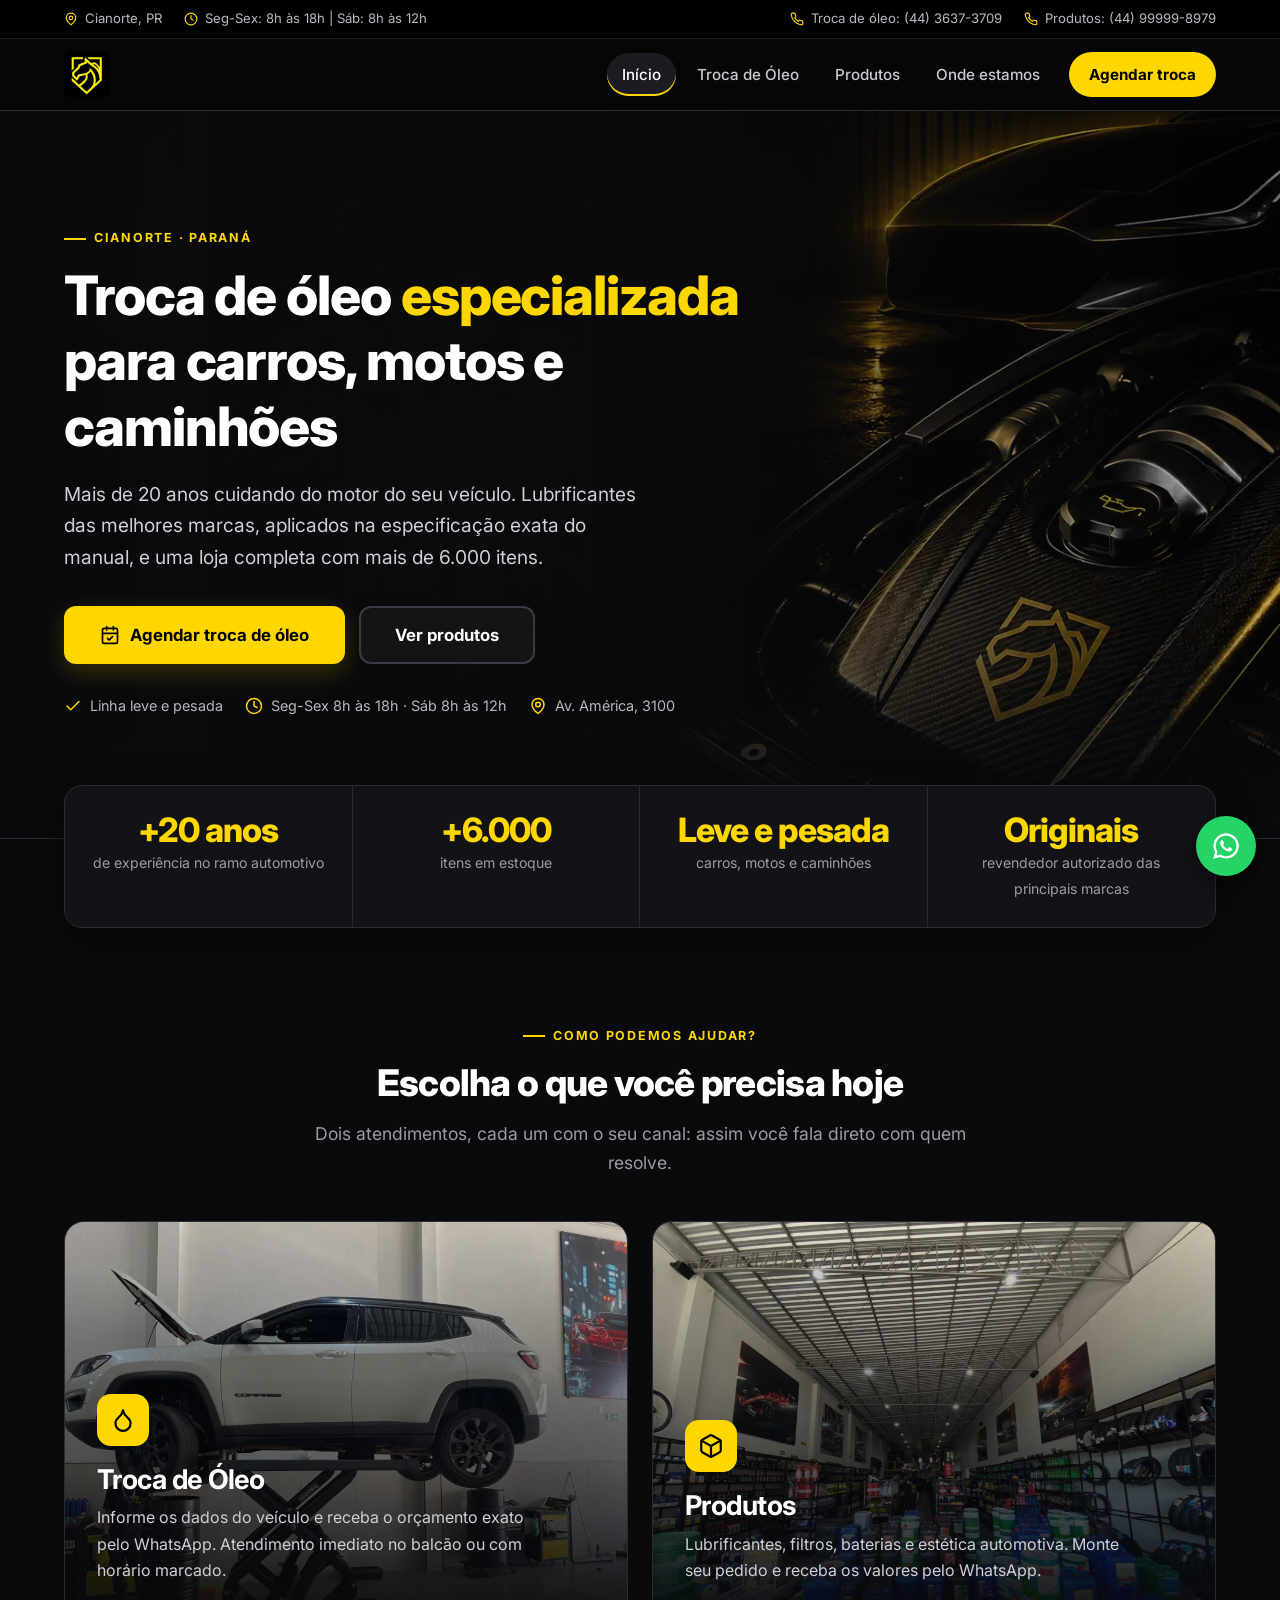
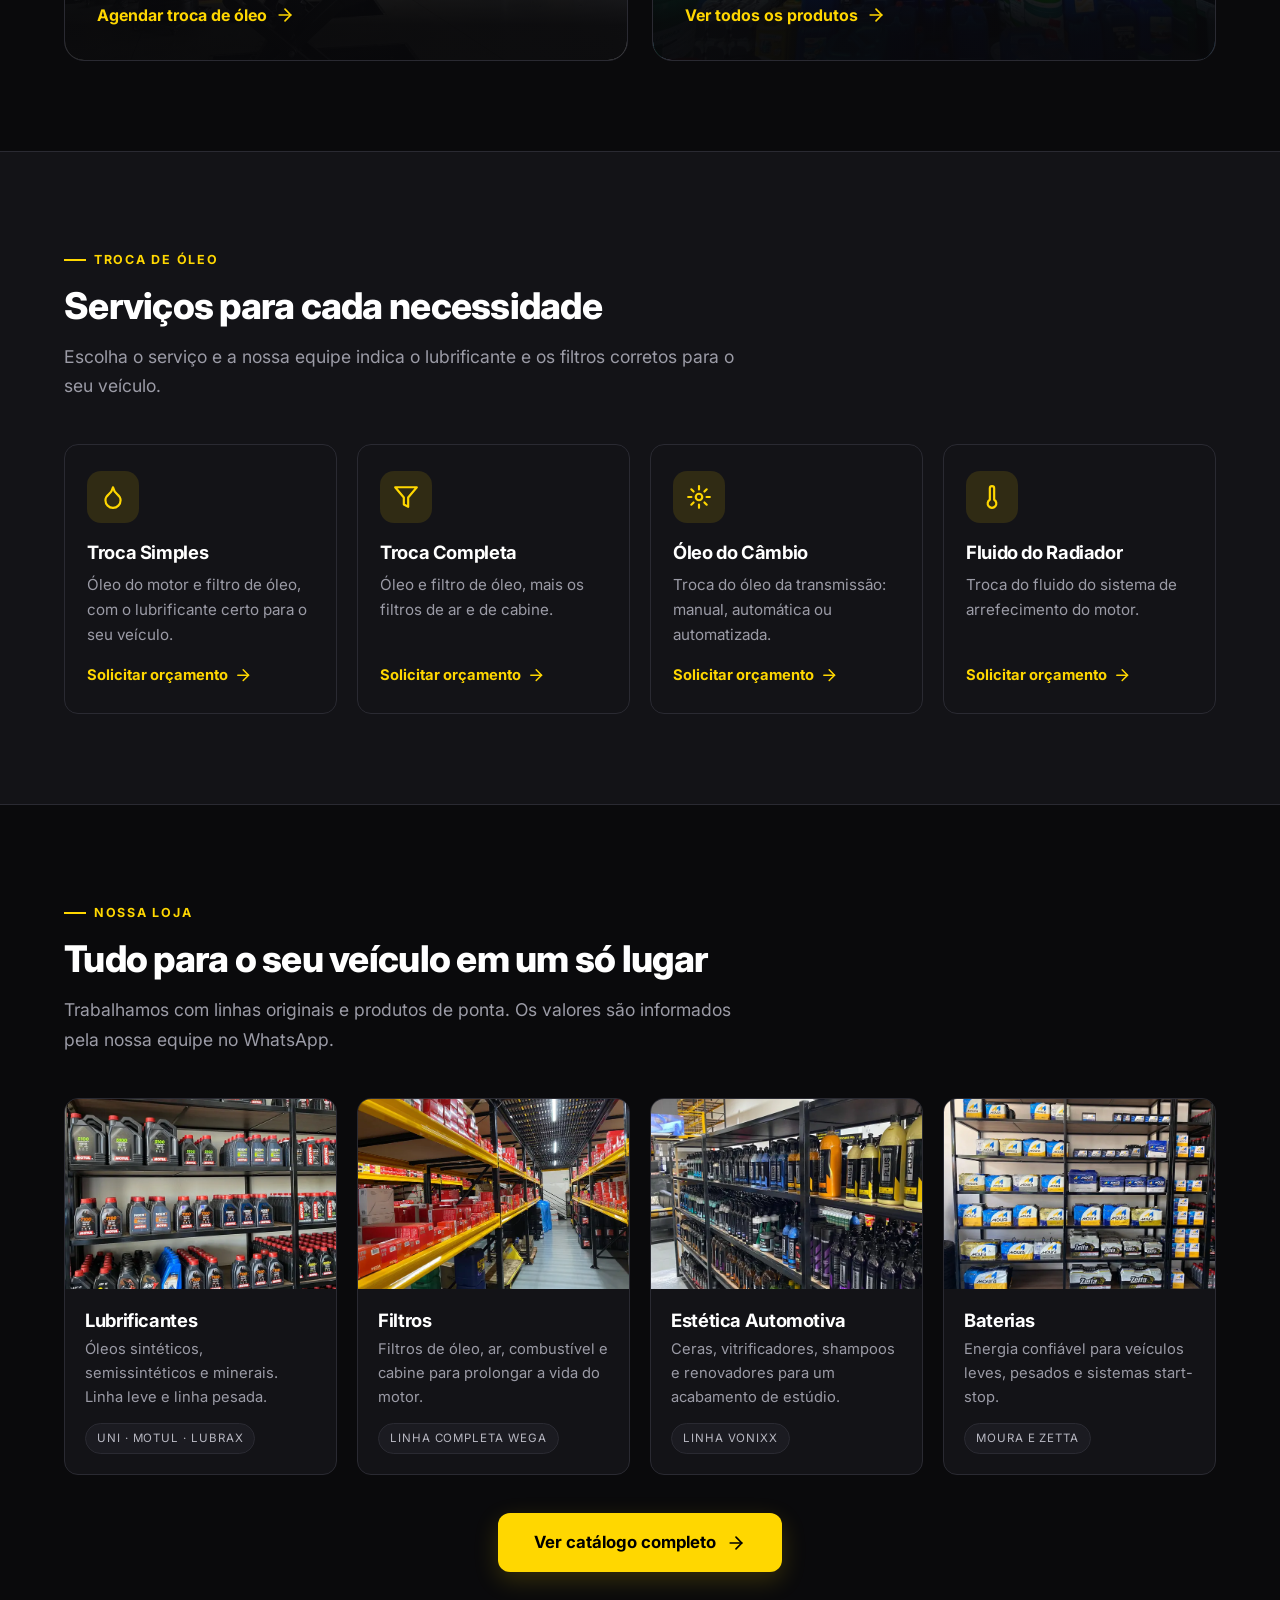
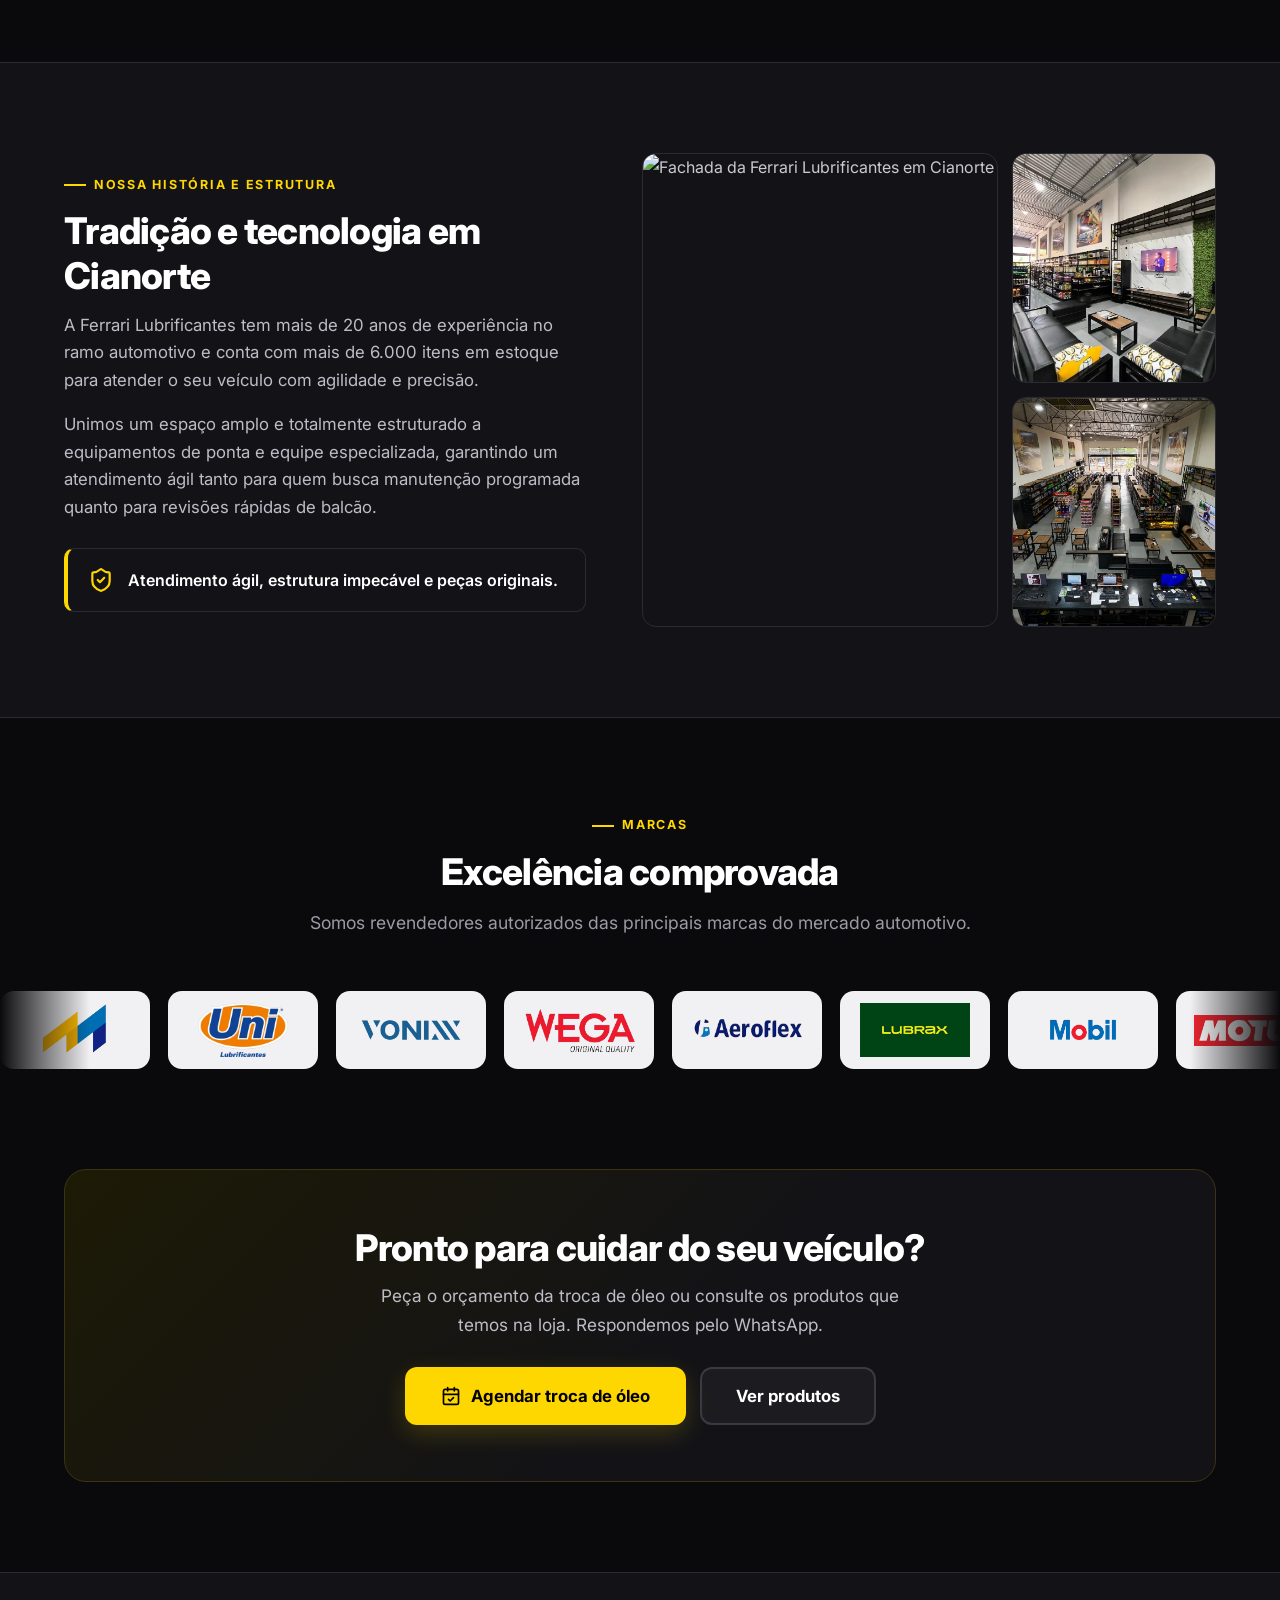
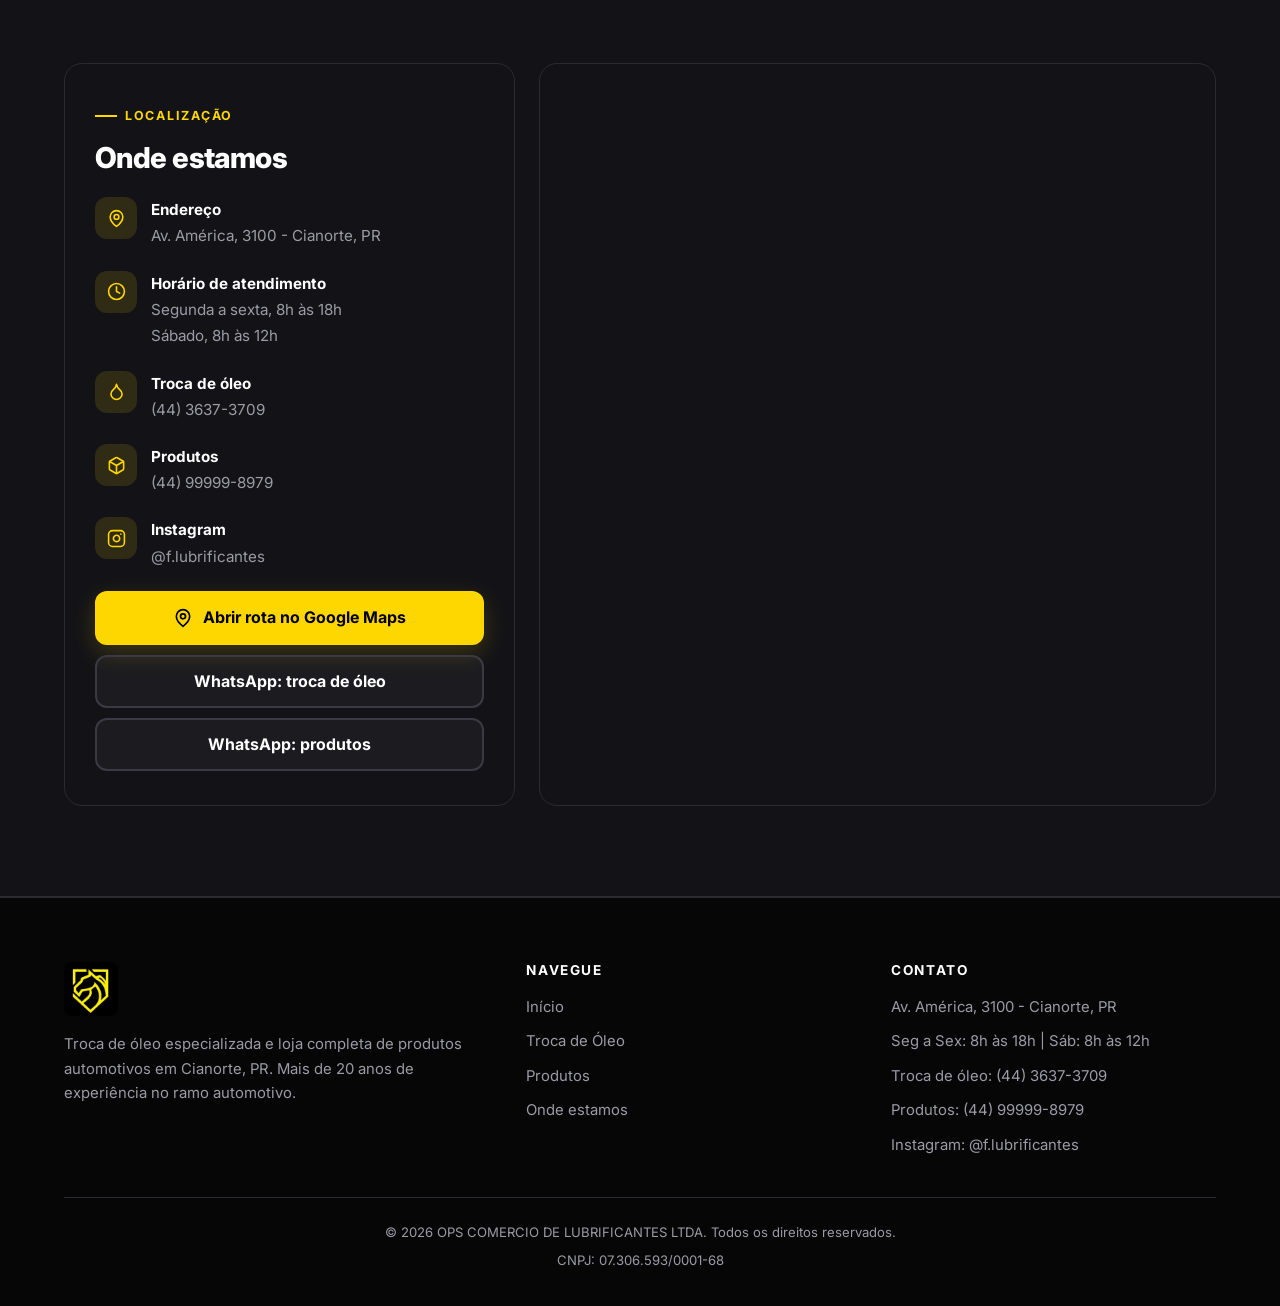
==== commit 84d5674f: "Add files via upload" ====
--- a/index.html
+++ b/index.html
@@ -55,6 +55,9 @@
     "longitude": -52.615967590212904
   },
   "hasMap": "https://maps.google.com/?q=Ferrari+Lubrificantes+Cianorte",
+  "sameAs": [
+    "https://www.instagram.com/f.lubrificantes/"
+  ],
   "areaServed": {
     "@type": "City",
     "name": "Cianorte"
@@ -287,7 +290,7 @@
                         <div class="sobre-destaque"><svg class="icone" viewBox="0 0 24 24" aria-hidden="true"><path d="M20 13c0 5-3.5 7.5-7.66 8.95a1 1 0 0 1-.67-.01C7.5 20.5 4 18 4 13V6a1 1 0 0 1 1-1c2 0 4.5-1.2 6.24-2.72a1.17 1.17 0 0 1 1.52 0C14.51 3.81 17 5 19 5a1 1 0 0 1 1 1z"/><path d="m9 12 2 2 4-4"/></svg> Atendimento ágil, estrutura impecável e peças originais.</div>
                     </div>
                     <div class="mosaico">
-                        <img src="assets/img/fachada-frente.webp" width="800" height="1067" alt="Fachada da Ferrari Lubrificantes em Cianorte" loading="lazy">
+                        <img src="assets/img/fachada-frente-opt.webp" width="800" height="1067" alt="Fachada da Ferrari Lubrificantes em Cianorte" loading="lazy">
                         <img src="assets/img/interno-loja-opt.webp" width="720" height="960" alt="Sala de espera da loja" loading="lazy">
                         <img src="assets/img/loja-interno-opt.webp" width="1100" height="825" alt="Vista geral do interior da loja" loading="lazy">
                     </div>
@@ -334,6 +337,7 @@
                         <div class="info-linha"><span class="ico"><svg class="icone" viewBox="0 0 24 24" aria-hidden="true"><circle cx="12" cy="12" r="10"/><path d="M12 6v6l4 2"/></svg></span><div><strong>Horário de atendimento</strong><span>Segunda a sexta, 8h às 18h<br>Sábado, 8h às 12h</span></div></div>
                         <div class="info-linha"><span class="ico"><svg class="icone" viewBox="0 0 24 24" aria-hidden="true"><path d="M12 22a7 7 0 0 0 7-7c0-2-1-3.9-3-5.5s-3.5-4-4-6.5c-.5 2.5-2 4.9-4 6.5C6 11.1 5 13 5 15a7 7 0 0 0 7 7z"/></svg></span><div><strong>Troca de óleo</strong><a href="tel:+554436373709">(44) 3637-3709</a></div></div>
                         <div class="info-linha"><span class="ico"><svg class="icone" viewBox="0 0 24 24" aria-hidden="true"><path d="M21 8a2 2 0 0 0-1-1.73l-7-4a2 2 0 0 0-2 0l-7 4A2 2 0 0 0 3 8v8a2 2 0 0 0 1 1.73l7 4a2 2 0 0 0 2 0l7-4A2 2 0 0 0 21 16z"/><path d="M3.3 7 12 12l8.7-5"/><path d="M12 22V12"/></svg></span><div><strong>Produtos</strong><a href="tel:+5544999998979">(44) 99999-8979</a></div></div>
+                        <div class="info-linha"><span class="ico"><svg class="icone" viewBox="0 0 24 24" aria-hidden="true"><rect x="2" y="2" width="20" height="20" rx="5"/><path d="M16 11.37A4 4 0 1 1 12.63 8 4 4 0 0 1 16 11.37z"/><path d="M17.5 6.5h.01"/></svg></span><div><strong>Instagram</strong><a href="https://www.instagram.com/f.lubrificantes/" target="_blank" rel="noopener">@f.lubrificantes</a></div></div>
                         <div class="local-botoes">
                             <a href="https://maps.google.com/?q=Ferrari+Lubrificantes+Cianorte" target="_blank" rel="noopener" class="btn btn-primario"><svg class="icone" viewBox="0 0 24 24" aria-hidden="true"><path d="M20 10c0 6-8 12-8 12s-8-6-8-12a8 8 0 0 1 16 0z"/><circle cx="12" cy="10" r="3"/></svg> Abrir rota no Google Maps</a>
                             <a href="https://wa.me/554436373709?text=Ol%C3%A1%21%20Estou%20no%20site%20e%20gostaria%20de%20falar%20sobre%20troca%20de%20%C3%B3leo." target="_blank" rel="noopener" class="btn btn-contorno">WhatsApp: troca de óleo</a>
@@ -373,6 +377,7 @@
                         <li>Seg a Sex: 8h às 18h | Sáb: 8h às 12h</li>
                         <li><a href="tel:+554436373709">Troca de óleo: (44) 3637-3709</a></li>
                         <li><a href="tel:+5544999998979">Produtos: (44) 99999-8979</a></li>
+                        <li><a href="https://www.instagram.com/f.lubrificantes/" target="_blank" rel="noopener">Instagram: @f.lubrificantes</a></li>
                     </ul>
                 </div>
             </div>
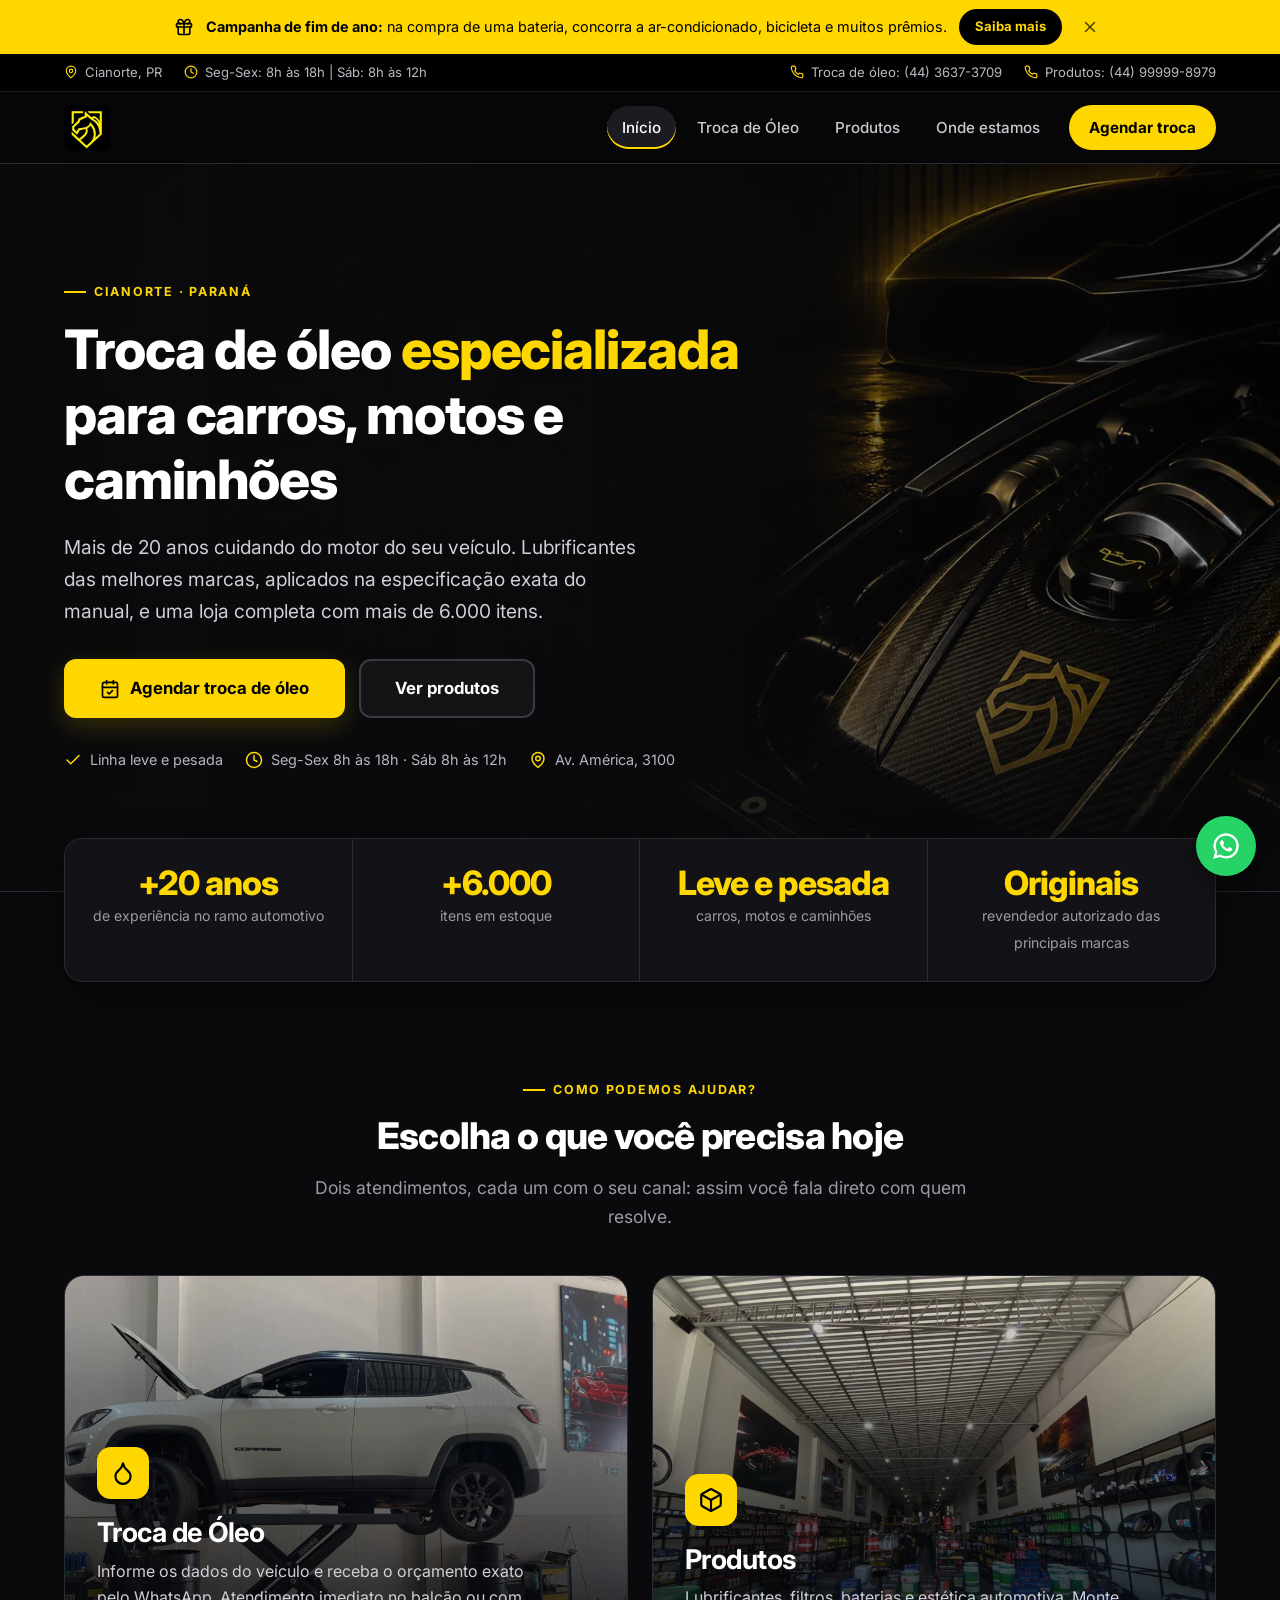
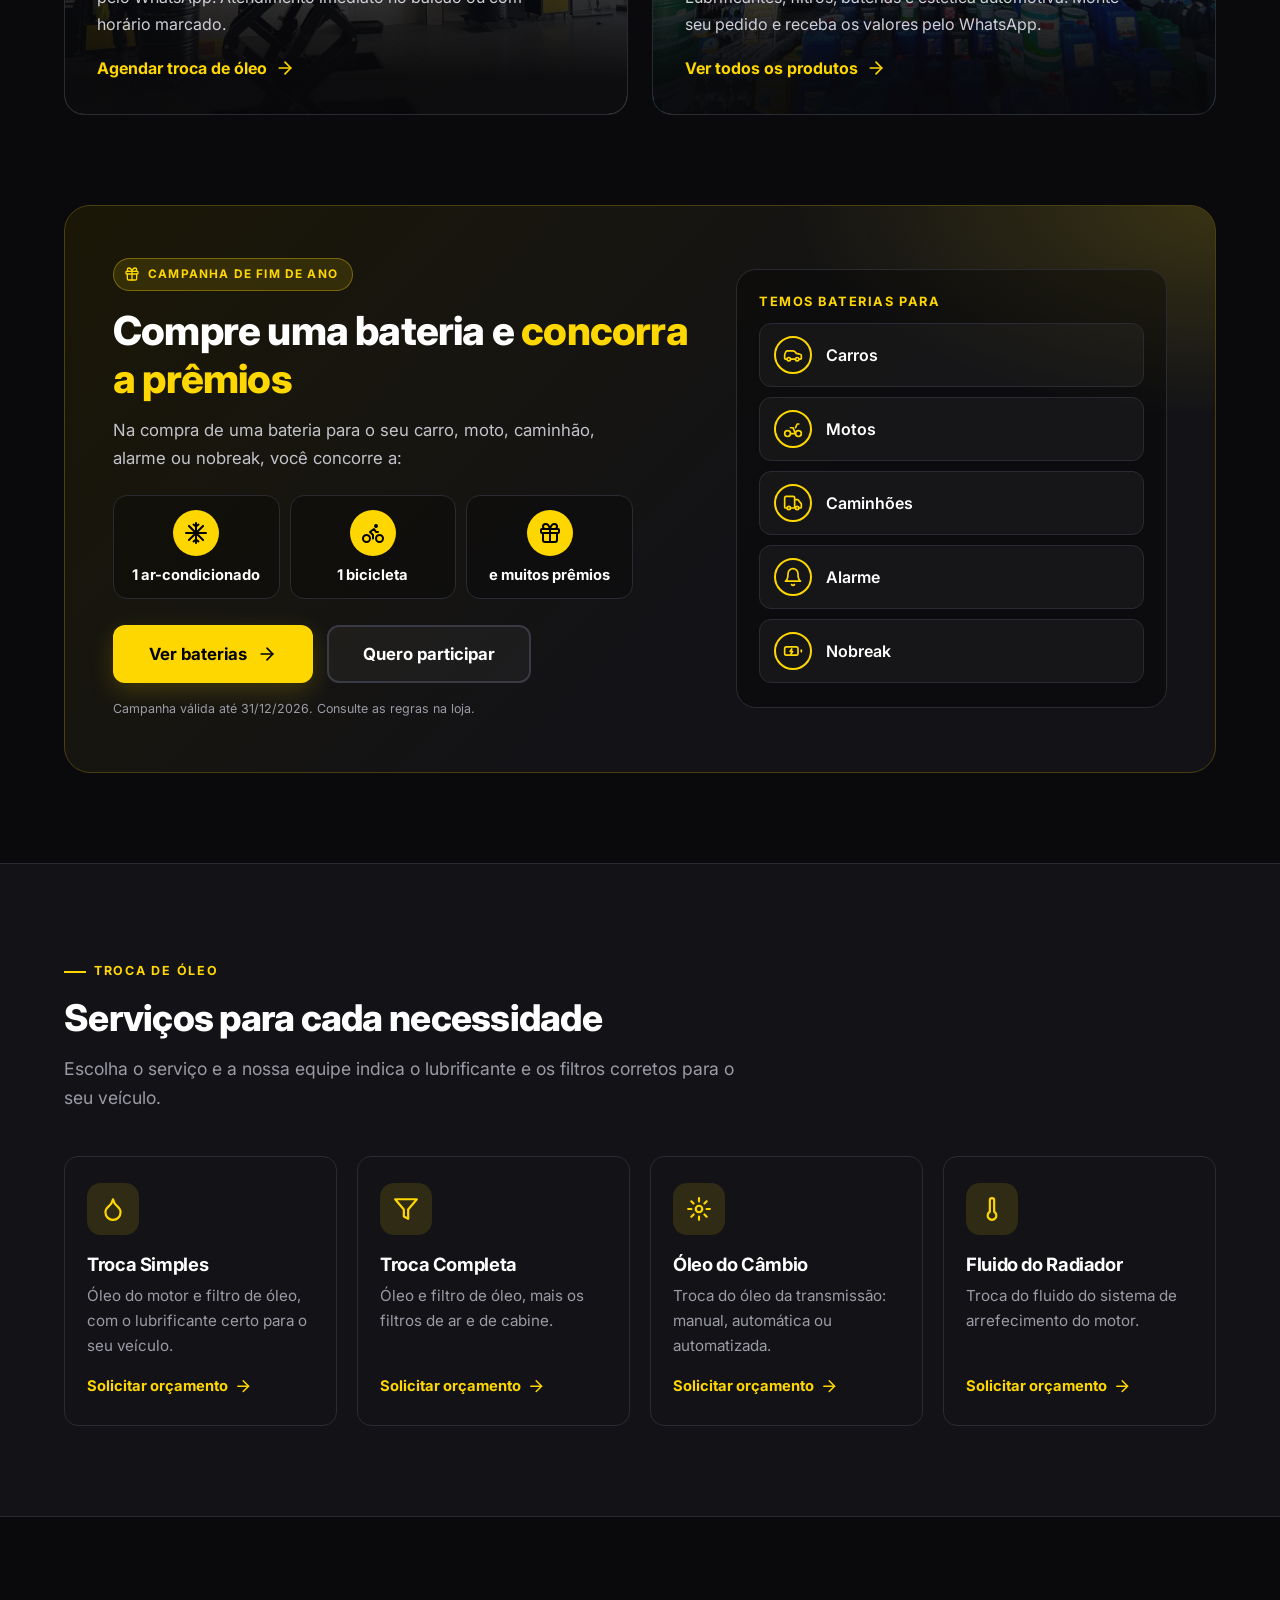
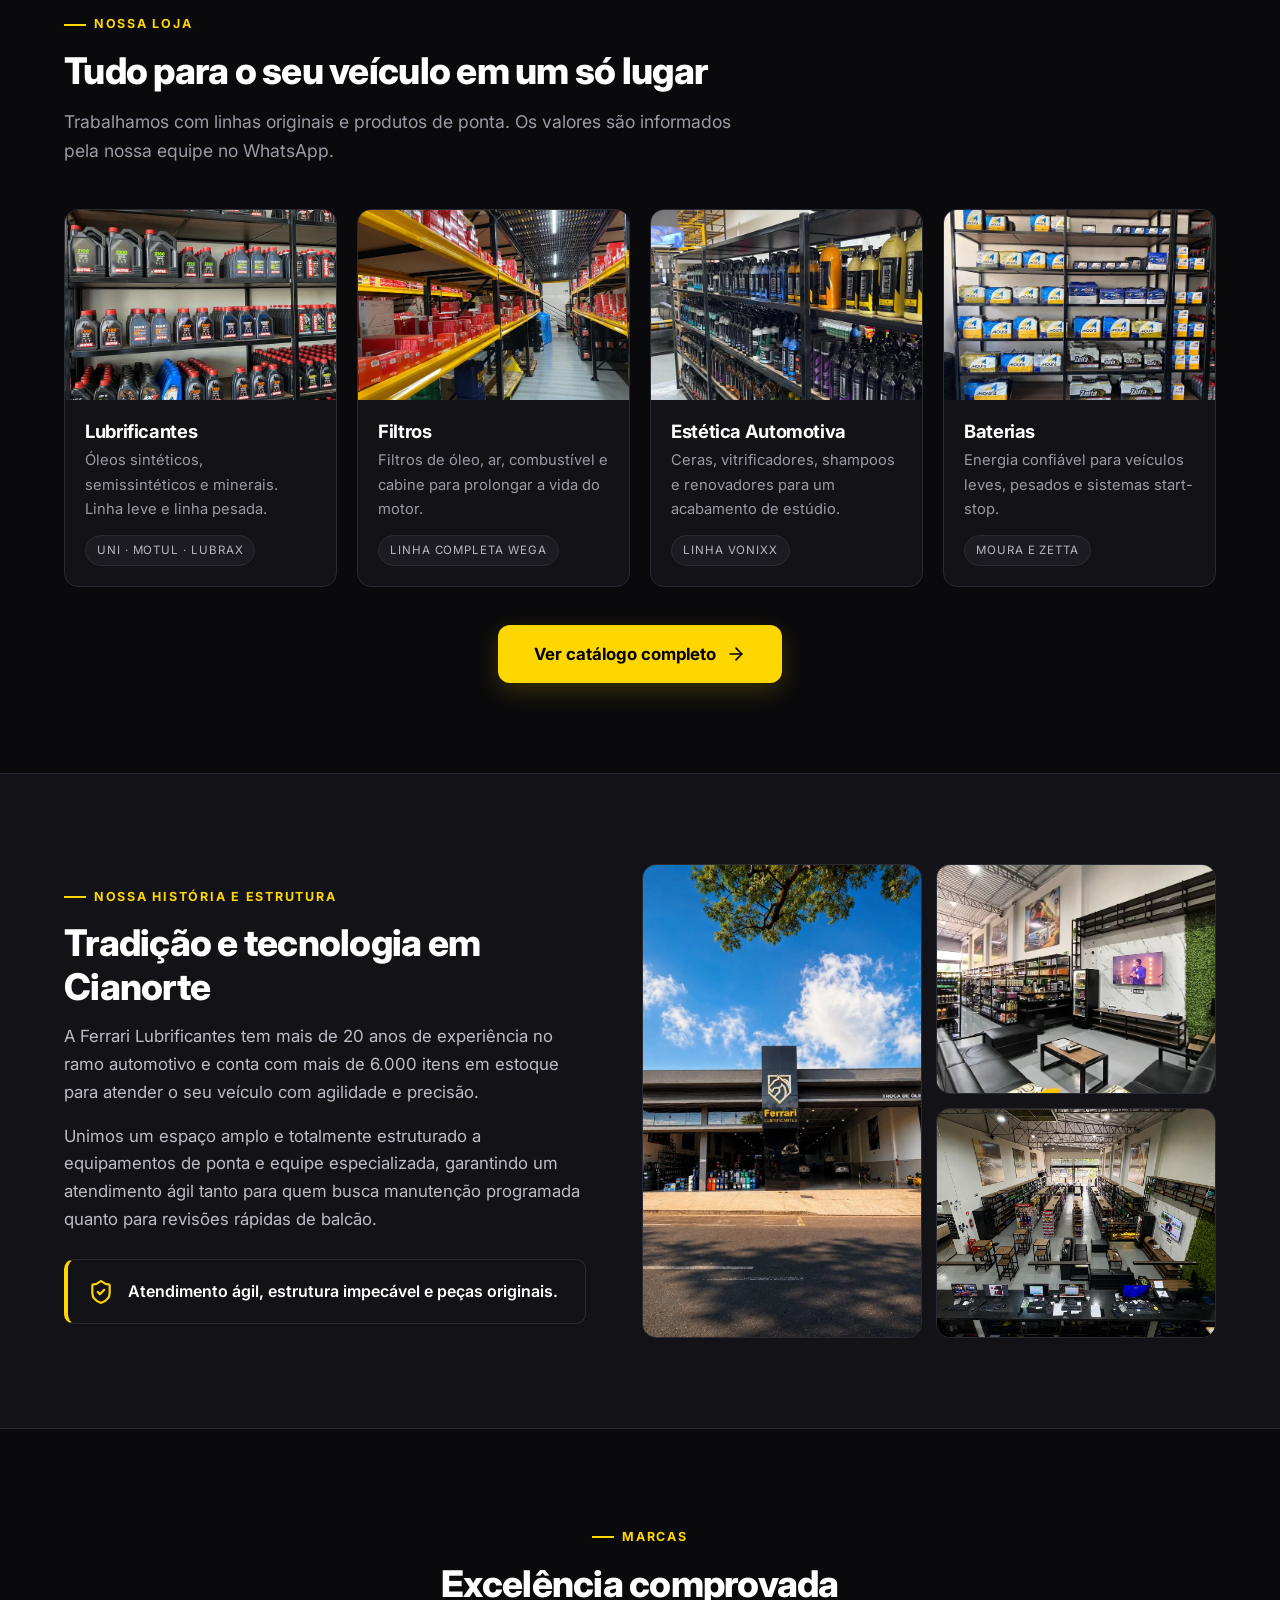
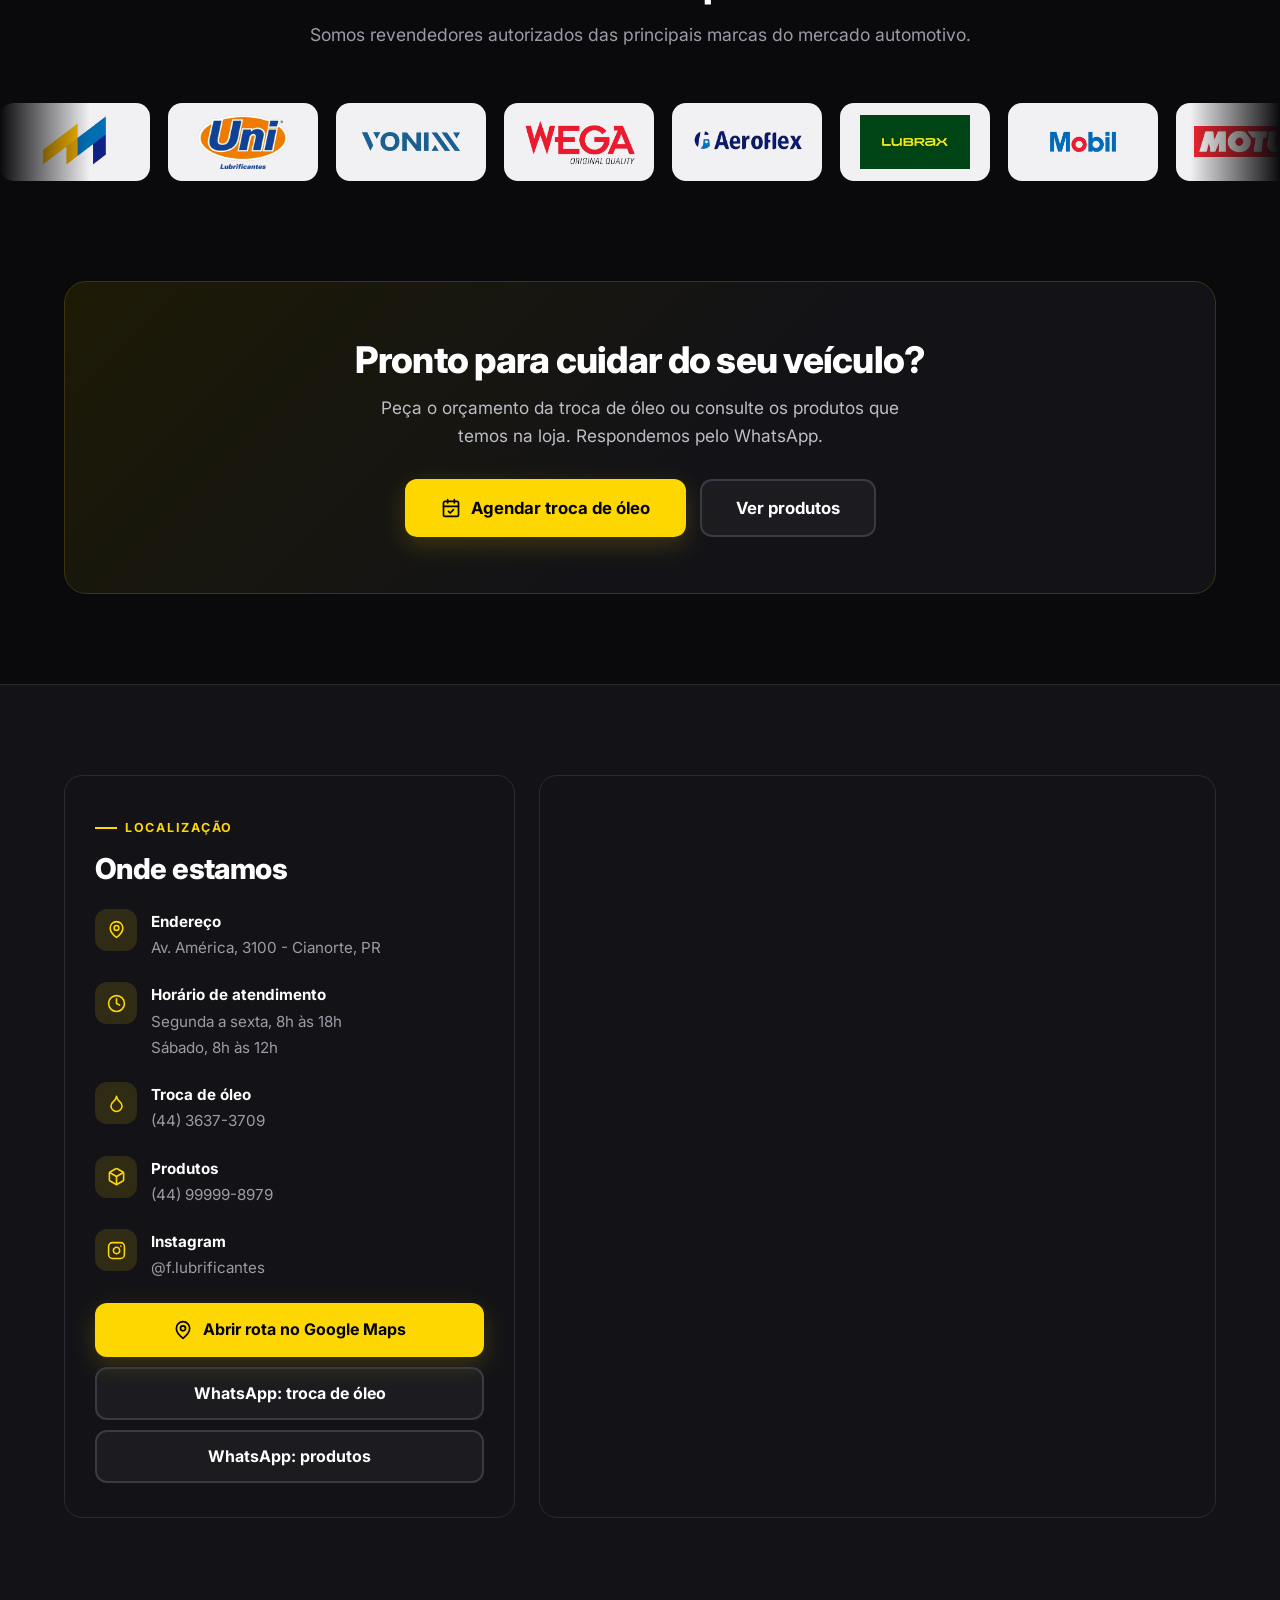
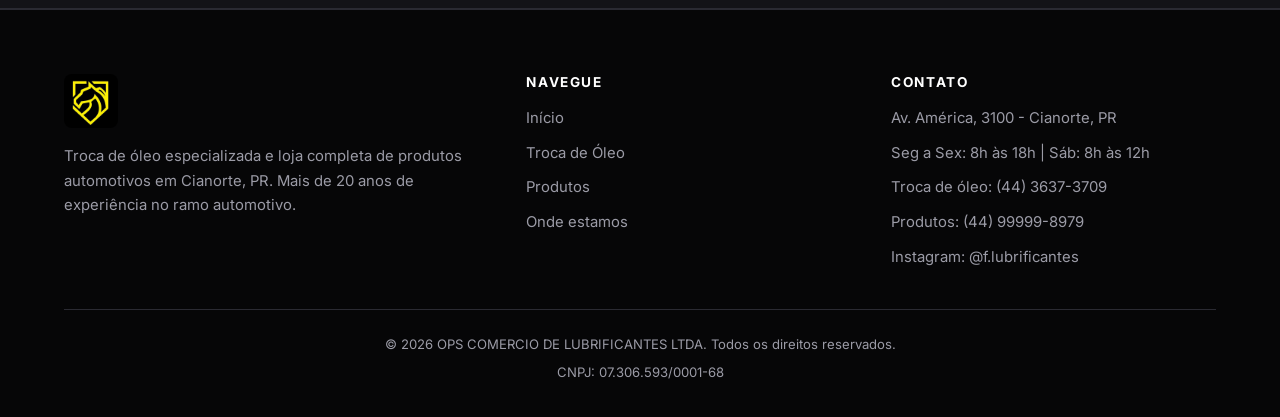
==== commit f13e7d19: "Add files via upload" ====
--- a/index.html
+++ b/index.html
@@ -21,6 +21,7 @@
     <link rel="preconnect" href="https://fonts.gstatic.com" crossorigin>
     <link rel="stylesheet" href="https://fonts.googleapis.com/css2?family=Inter:wght@400;500;600;700;800&display=swap">
     <link rel="stylesheet" href="css/style.css">
+    <link rel="stylesheet" href="css/campanha.css">
 
     <link rel="canonical" href="https://ferrarilubrificantes.com.br/">
     <meta name="twitter:card" content="summary_large_image">
@@ -99,7 +100,7 @@
 }
     </script>
 </head>
-<body>
+<body data-pagina="inicio">
     <div class="topbar">
         <div class="container container-topbar">
             <div class="topbar-info">
@@ -193,6 +194,39 @@
             </div>
         </section>
 
+        <!-- CAMPANHA DE FIM DE ANO (some sozinha em 31/12/2026; ver js/campanha.js) -->
+        <section class="secao-site camp" id="campanha" data-campanha>
+            <div class="container">
+                <div class="camp-card">
+                    <div>
+                        <span class="camp-selo"><svg class="icone" viewBox="0 0 24 24" aria-hidden="true"><rect x="3" y="8" width="18" height="4" rx="1"/><path d="M12 8v13"/><path d="M19 12v7a2 2 0 0 1-2 2H7a2 2 0 0 1-2-2v-7"/><path d="M7.5 8a2.5 2.5 0 0 1 0-5A4.8 8 0 0 1 12 8a4.8 8 0 0 1 4.5-5 2.5 2.5 0 0 1 0 5"/></svg> Campanha de fim de ano</span>
+                        <h2>Compre uma bateria e <em>concorra a prêmios</em></h2>
+                        <p class="camp-intro">Na compra de uma bateria para o seu carro, moto, caminhão, alarme ou nobreak, você concorre a:</p>
+                        <ul class="camp-premios">
+                            <li><span class="ico"><svg class="icone" viewBox="0 0 24 24" aria-hidden="true"><path d="M12 2v20"/><path d="m4.93 4.93 14.14 14.14"/><path d="M2 12h20"/><path d="m19.07 4.93-14.14 14.14"/><path d="m9.5 3.5 2.5 2 2.5-2"/><path d="m9.5 20.5 2.5-2 2.5 2"/></svg></span><strong>1 ar-condicionado</strong></li>
+                            <li><span class="ico"><svg class="icone" viewBox="0 0 24 24" aria-hidden="true"><circle cx="18.5" cy="17.5" r="3.5"/><circle cx="5.5" cy="17.5" r="3.5"/><circle cx="15" cy="5" r="1"/><path d="M12 17.5V14l-3-3 4-3 2 3h2"/></svg></span><strong>1 bicicleta</strong></li>
+                            <li><span class="ico"><svg class="icone" viewBox="0 0 24 24" aria-hidden="true"><rect x="3" y="8" width="18" height="4" rx="1"/><path d="M12 8v13"/><path d="M19 12v7a2 2 0 0 1-2 2H7a2 2 0 0 1-2-2v-7"/><path d="M7.5 8a2.5 2.5 0 0 1 0-5A4.8 8 0 0 1 12 8a4.8 8 0 0 1 4.5-5 2.5 2.5 0 0 1 0 5"/></svg></span><strong>e muitos prêmios</strong></li>
+                        </ul>
+                        <div class="hero-botoes">
+                            <a href="catalogo.html?cat=baterias" class="btn btn-primario btn-grande">Ver baterias <svg class="icone" viewBox="0 0 24 24" aria-hidden="true"><path d="M5 12h14"/><path d="m12 5 7 7-7 7"/></svg></a>
+                            <a href="https://wa.me/5544999998979?text=Ol%C3%A1%21%20Vi%20a%20campanha%20de%20fim%20de%20ano%20no%20site%20e%20quero%20saber%20como%20participar." target="_blank" rel="noopener" class="btn btn-contorno btn-grande">Quero participar</a>
+                        </div>
+                        <p class="camp-nota" data-camp-nota>Campanha válida até 31/12/2026. Consulte as regras na loja.</p>
+                    </div>
+                    <div class="camp-lista">
+                        <h3>Temos baterias para</h3>
+                        <ul>
+                            <li><span class="ico"><svg class="icone" viewBox="0 0 24 24" aria-hidden="true"><path d="M19 17h2c.6 0 1-.4 1-1v-3c0-.9-.7-1.7-1.5-1.9C18.7 10.6 16 10 16 10s-1.3-1.4-2.2-2.3c-.5-.4-1.1-.7-1.8-.7H5c-.6 0-1.1.4-1.4.9l-1.4 2.9A3.7 3.7 0 0 0 2 12v4c0 .6.4 1 1 1h2"/><circle cx="7" cy="17" r="2"/><path d="M9 17h6"/><circle cx="17" cy="17" r="2"/></svg></span>Carros</li>
+                            <li><span class="ico"><svg class="icone" viewBox="0 0 24 24" aria-hidden="true"><circle cx="5.5" cy="17.5" r="3.5"/><circle cx="18.5" cy="17.5" r="3.5"/><path d="M9 17.5h6l-3-7H9"/><path d="m15 10.5 2-4.5h2"/></svg></span>Motos</li>
+                            <li><span class="ico"><svg class="icone" viewBox="0 0 24 24" aria-hidden="true"><path d="M14 18V6a2 2 0 0 0-2-2H4a2 2 0 0 0-2 2v11a1 1 0 0 0 1 1h2"/><path d="M15 18H9"/><path d="M19 18h2a1 1 0 0 0 1-1v-3.65a1 1 0 0 0-.22-.62l-3.48-4.35A1 1 0 0 0 17.52 8H14"/><circle cx="17" cy="18" r="2"/><circle cx="7" cy="18" r="2"/></svg></span>Caminhões</li>
+                            <li><span class="ico"><svg class="icone" viewBox="0 0 24 24" aria-hidden="true"><path d="M6 8a6 6 0 0 1 12 0c0 7 3 9 3 9H3s3-2 3-9"/><path d="M10.3 21a1.94 1.94 0 0 0 3.4 0"/></svg></span>Alarme</li>
+                            <li><span class="ico"><svg class="icone" viewBox="0 0 24 24" aria-hidden="true"><rect x="2" y="7" width="16" height="10" rx="2"/><path d="M22 11v2"/><path d="m10.5 9.5-2 3h3l-2 3"/></svg></span>Nobreak</li>
+                        </ul>
+                    </div>
+                </div>
+            </div>
+        </section>
+
         <!-- SERVIÇOS DE TROCA -->
         <section class="secao-site fundo-alt" id="servicos">
             <div class="container">
@@ -393,5 +427,6 @@
     </a>
 
     <script src="js/site.js"></script>
+    <script src="js/campanha.js" defer></script>
 </body>
 </html>
--- a/css/campanha.css
+++ b/css/campanha.css
@@ -0,0 +1,104 @@
+/* =========================================================
+   CAMPANHA DE FIM DE ANO: faixa, pop-up, seção da home e aviso do catálogo
+   (controlado por js/campanha.js; some sozinho depois da data final)
+   ========================================================= */
+
+/* ---------- FAIXA NO TOPO ---------- */
+.camp-faixa { background: var(--cor-destaque); color: #000; position: relative; z-index: 1001; }
+.camp-faixa-in { width: 92%; max-width: 1160px; margin: 0 auto; display: flex; align-items: center; justify-content: center; gap: 12px; padding: 9px 0; min-height: 42px; }
+.camp-faixa-in > .icone { width: 20px; height: 20px; flex: none; }
+.camp-faixa p { margin: 0; font-size: 0.9rem; line-height: 1.35; color: #000; }
+.camp-faixa .camp-curto { display: none; }
+.camp-faixa-btn { flex: none; background: #000; color: var(--cor-destaque); border: 0; border-radius: 999px; padding: 7px 16px; font: inherit; font-size: 0.82rem; font-weight: 700; cursor: pointer; transition: transform 0.2s; }
+.camp-faixa-btn:hover { transform: translateY(-1px); }
+.camp-faixa-x { flex: none; background: transparent; border: 0; color: #000; width: 32px; height: 32px; border-radius: 50%; cursor: pointer; display: grid; place-items: center; opacity: 0.7; }
+.camp-faixa-x:hover { opacity: 1; background: rgba(0, 0, 0, 0.1); }
+.camp-faixa-x .icone { width: 18px; height: 18px; }
+@media (max-width: 700px) {
+    .camp-faixa-in { gap: 8px; justify-content: space-between; padding: 7px 0; }
+    .camp-faixa .camp-longo { display: none; }
+    .camp-faixa .camp-curto { display: inline; }
+    .camp-faixa p { font-size: 0.82rem; flex: 1; }
+    .camp-faixa-btn { padding: 6px 12px; font-size: 0.78rem; }
+}
+
+/* ---------- POP-UP ---------- */
+.camp-modal { position: fixed; inset: 0; z-index: 2000; display: grid; place-items: center; padding: 18px; opacity: 0; transition: opacity 0.22s; }
+.camp-modal[hidden] { display: none; }
+.camp-modal.visivel { opacity: 1; }
+.camp-fundo { position: absolute; inset: 0; background: rgba(4, 4, 6, 0.78); -webkit-backdrop-filter: blur(6px); backdrop-filter: blur(6px); }
+.camp-janela {
+    position: relative; width: min(500px, 100%); max-height: calc(100vh - 36px); overflow: auto;
+    background: radial-gradient(420px 220px at 85% -10%, rgba(255, 215, 0, 0.22), transparent 70%), linear-gradient(180deg, #18181d, #101013);
+    border: 1px solid #4a3f10; border-radius: 24px; box-shadow: 0 30px 80px rgba(0, 0, 0, 0.7), 0 0 0 1px rgba(255, 215, 0, 0.06);
+    transform: translateY(14px) scale(0.98); transition: transform 0.25s ease;
+}
+.camp-modal.visivel .camp-janela { transform: none; }
+.camp-x { position: absolute; top: 12px; right: 12px; width: 44px; height: 44px; border-radius: 50%; border: 1px solid var(--borda-clara); background: rgba(0, 0, 0, 0.45); color: #fff; cursor: pointer; display: grid; place-items: center; z-index: 2; transition: border-color 0.2s; }
+.camp-x:hover { border-color: var(--cor-destaque); color: var(--cor-destaque); }
+.camp-x .icone { width: 20px; height: 20px; }
+.camp-topo { padding: 34px 32px 6px; }
+.camp-selo { display: inline-flex; align-items: center; gap: 8px; background: rgba(255, 215, 0, 0.12); border: 1px solid rgba(255, 215, 0, 0.35); color: var(--cor-destaque); font-size: 0.74rem; font-weight: 700; letter-spacing: 0.1em; text-transform: uppercase; padding: 6px 14px 6px 10px; border-radius: 999px; margin-bottom: 16px; }
+.camp-selo .icone { width: 16px; height: 16px; }
+.camp-topo h2 { font-size: clamp(1.55rem, 4vw, 2rem); margin: 0; padding-right: 36px; }
+.camp-topo h2 em, .camp-card h2 em { font-style: normal; color: var(--cor-destaque); }
+.camp-corpo { padding: 18px 32px 28px; }
+.camp-premios { list-style: none; display: grid; grid-template-columns: repeat(3, 1fr); gap: 10px; margin: 0 0 18px; }
+.camp-premios li { background: rgba(255, 255, 255, 0.04); border: 1px solid var(--borda); border-radius: 14px; padding: 14px 4px; text-align: center; display: flex; flex-direction: column; align-items: center; gap: 10px; }
+.camp-premios .ico { width: 46px; height: 46px; border-radius: 50%; background: var(--cor-destaque); color: #000; display: grid; place-items: center; }
+.camp-premios .ico .icone { width: 24px; height: 24px; }
+.camp-premios strong { color: #fff; font-size: 0.82rem; line-height: 1.25; white-space: nowrap; }
+.camp-para { color: #c3c3cc; font-size: 0.95rem; margin-bottom: 20px; }
+.camp-para strong { color: #fff; }
+.camp-acoes { display: grid; gap: 10px; }
+.camp-nota { margin: 16px 0 0; font-size: 0.78rem; color: var(--texto-suave); text-align: center; }
+body.camp-aberto { overflow: hidden; }
+@media (max-width: 480px) {
+    .camp-topo { padding: 28px 20px 4px; }
+    .camp-corpo { padding: 14px 20px 22px; }
+    .camp-premios { gap: 8px; }
+    .camp-premios li { padding: 12px 4px; }
+    .camp-premios .ico { width: 40px; height: 40px; }
+    .camp-premios strong { font-size: 0.74rem; white-space: normal; }
+}
+
+/* ---------- SEÇÃO NA PÁGINA INICIAL ---------- */
+.camp { padding-top: 0; }
+.camp-card {
+    position: relative; overflow: hidden; display: grid; grid-template-columns: 1.15fr 0.85fr; gap: 40px; align-items: center;
+    background: radial-gradient(600px 300px at 100% 0%, rgba(255, 215, 0, 0.16), transparent 70%), linear-gradient(135deg, #1a1706 0%, #131317 60%);
+    border: 1px solid #4a3f10; border-radius: 26px; padding: 52px 48px;
+}
+.camp-card h2 { font-size: clamp(1.7rem, 3.4vw, 2.5rem); margin-bottom: 14px; }
+.camp-card .camp-intro { color: #c3c3cc; font-size: 1.05rem; max-width: 520px; }
+.camp-card .camp-premios { margin: 22px 0 26px; max-width: 520px; }
+.camp-card .camp-premios li { background: rgba(0, 0, 0, 0.28); }
+.camp-card .camp-premios strong { font-size: 0.92rem; }
+.camp-card .hero-botoes { margin-bottom: 16px; }
+.camp-card .camp-nota { text-align: left; margin: 0; }
+.camp-lista { background: rgba(0, 0, 0, 0.35); border: 1px solid var(--borda); border-radius: 20px; padding: 24px 22px; }
+.camp-lista h3 { font-size: 0.8rem; text-transform: uppercase; letter-spacing: 0.12em; color: var(--cor-destaque); margin-bottom: 14px; }
+.camp-lista ul { list-style: none; display: grid; gap: 10px; }
+.camp-lista li { display: flex; align-items: center; gap: 14px; background: rgba(255, 255, 255, 0.04); border: 1px solid var(--borda); border-radius: 12px; padding: 12px 14px; color: #fff; font-weight: 600; }
+.camp-lista li .ico { width: 38px; height: 38px; flex: none; border-radius: 50%; border: 2px solid var(--cor-destaque); color: var(--cor-destaque); display: grid; place-items: center; }
+.camp-lista li .ico .icone { width: 20px; height: 20px; }
+@media (max-width: 900px) {
+    .camp-card { grid-template-columns: 1fr; gap: 28px; padding: 36px 24px; }
+}
+@media (max-width: 480px) {
+    .camp-card { padding: 30px 18px; border-radius: 22px; }
+    .camp-card .hero-botoes .btn { width: 100%; }
+}
+
+/* ---------- AVISO NO CATÁLOGO (aba Baterias) ---------- */
+.camp-mini { display: flex; gap: 14px; align-items: center; background: linear-gradient(90deg, #1d1a05, #131317); border: 1px solid #4a3f10; border-radius: 14px; padding: 14px 18px; margin: 0 0 14px; color: #e8e8ee; font-size: 0.93rem; }
+.camp-mini .icone { color: var(--cor-destaque); width: 26px; height: 26px; flex: none; }
+.camp-mini strong { color: var(--cor-destaque); }
+.camp-mini a { color: var(--cor-destaque); font-weight: 700; white-space: nowrap; }
+@media (max-width: 600px) {
+    .camp-mini { padding: 12px 14px; font-size: 0.86rem; align-items: flex-start; }
+}
+
+@media (prefers-reduced-motion: reduce) {
+    .camp-modal, .camp-janela { transition: none; }
+}
